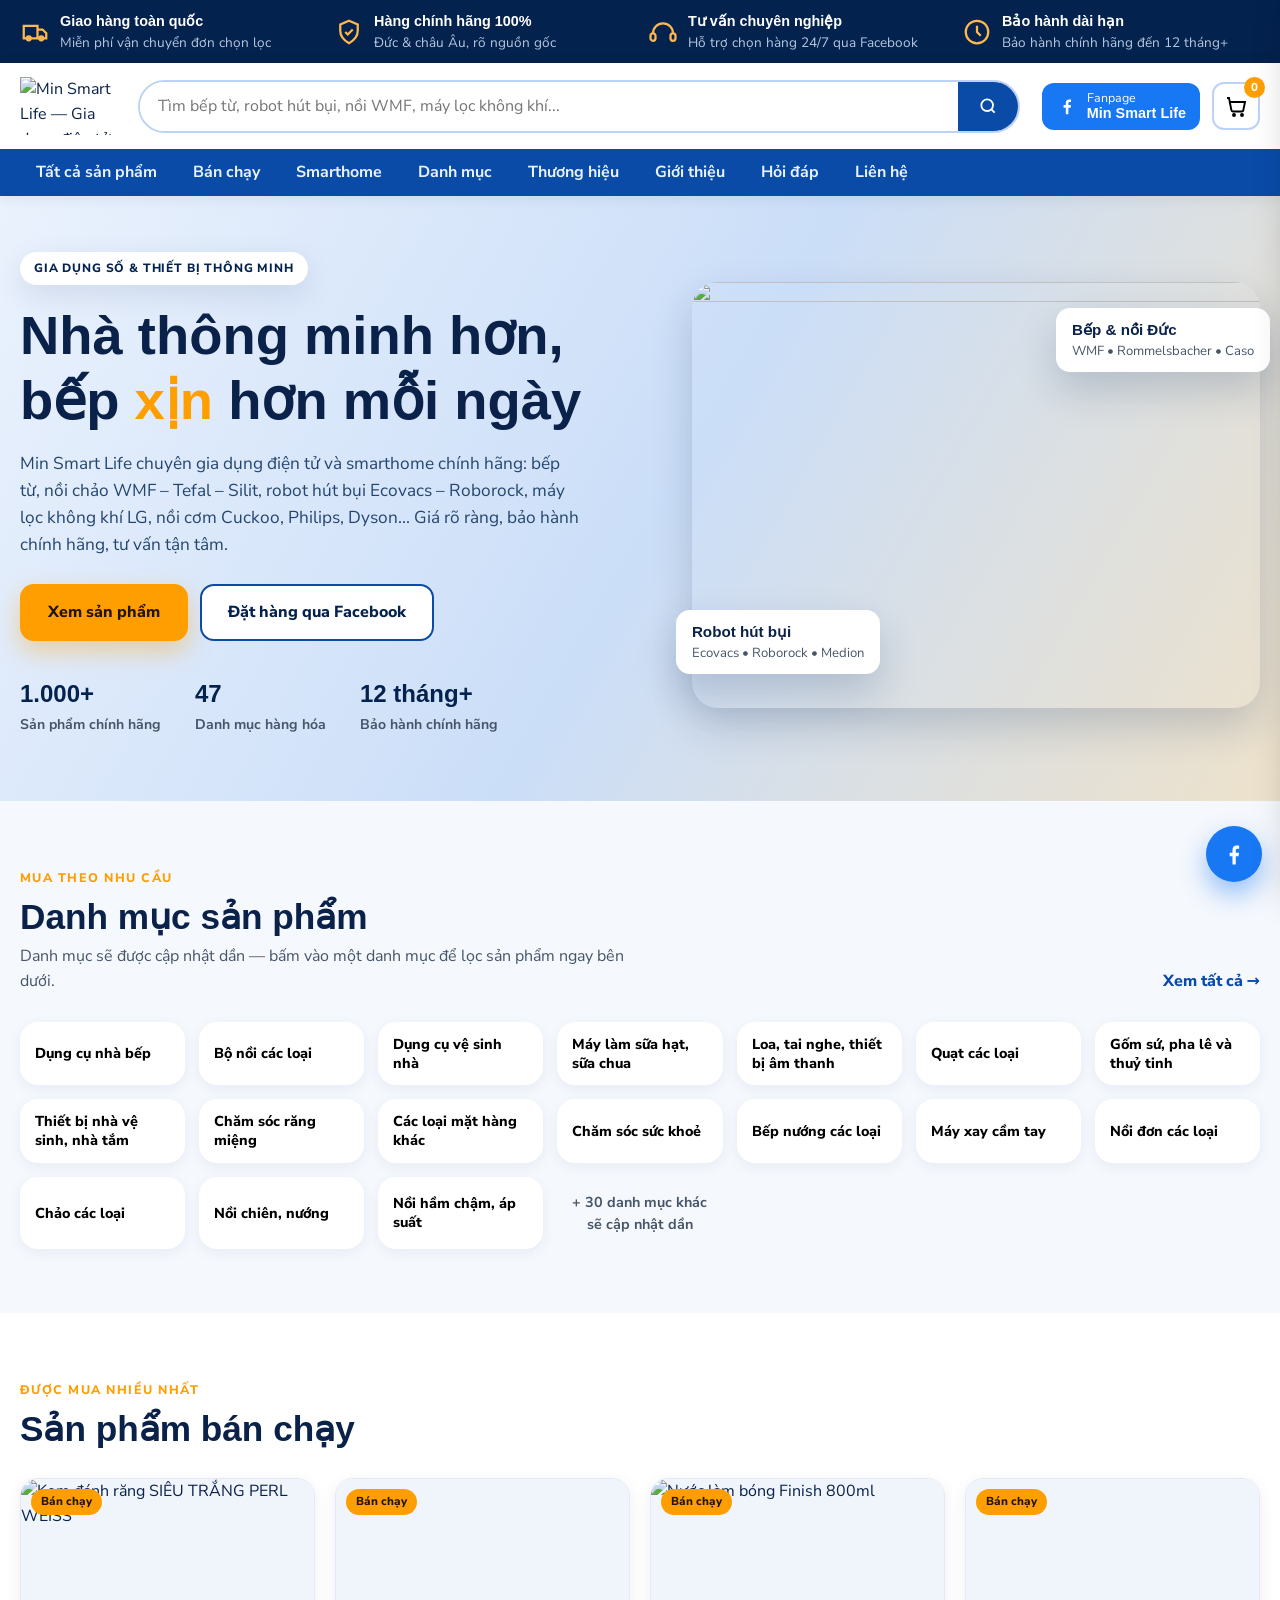
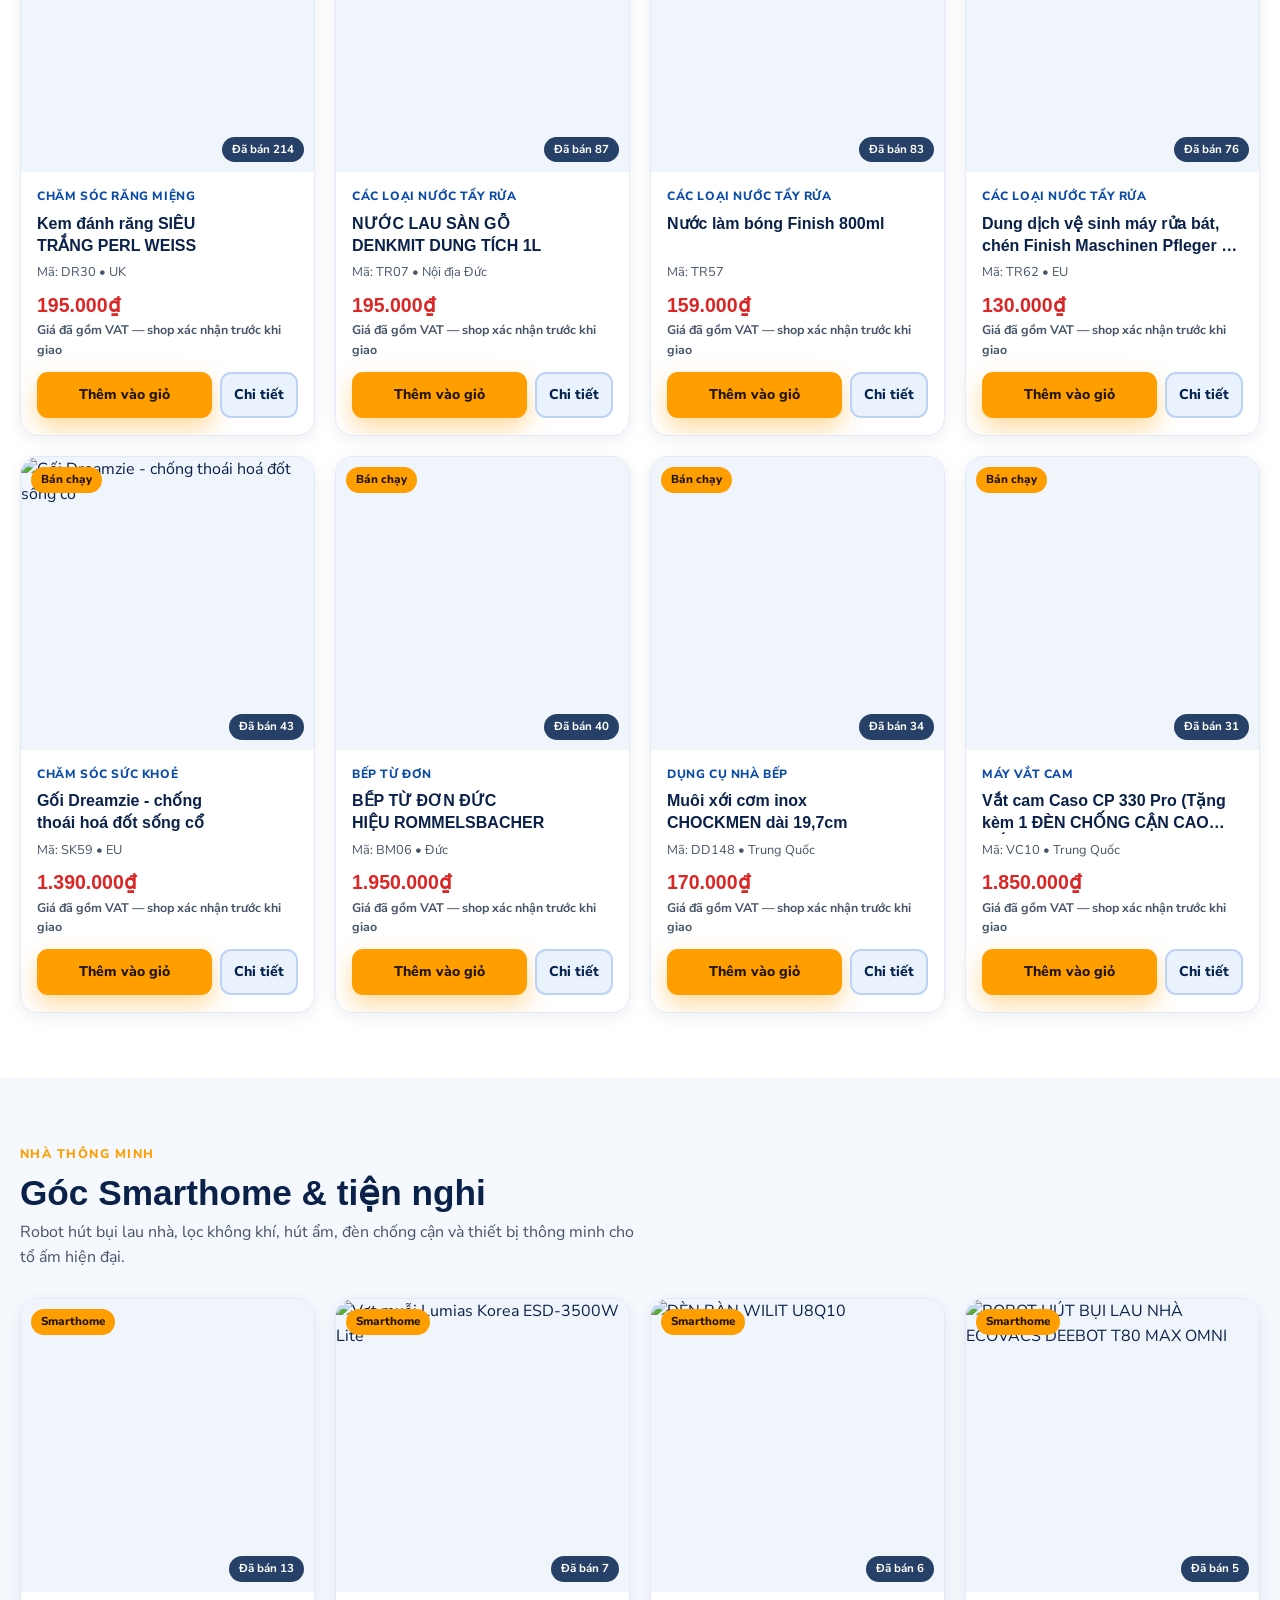
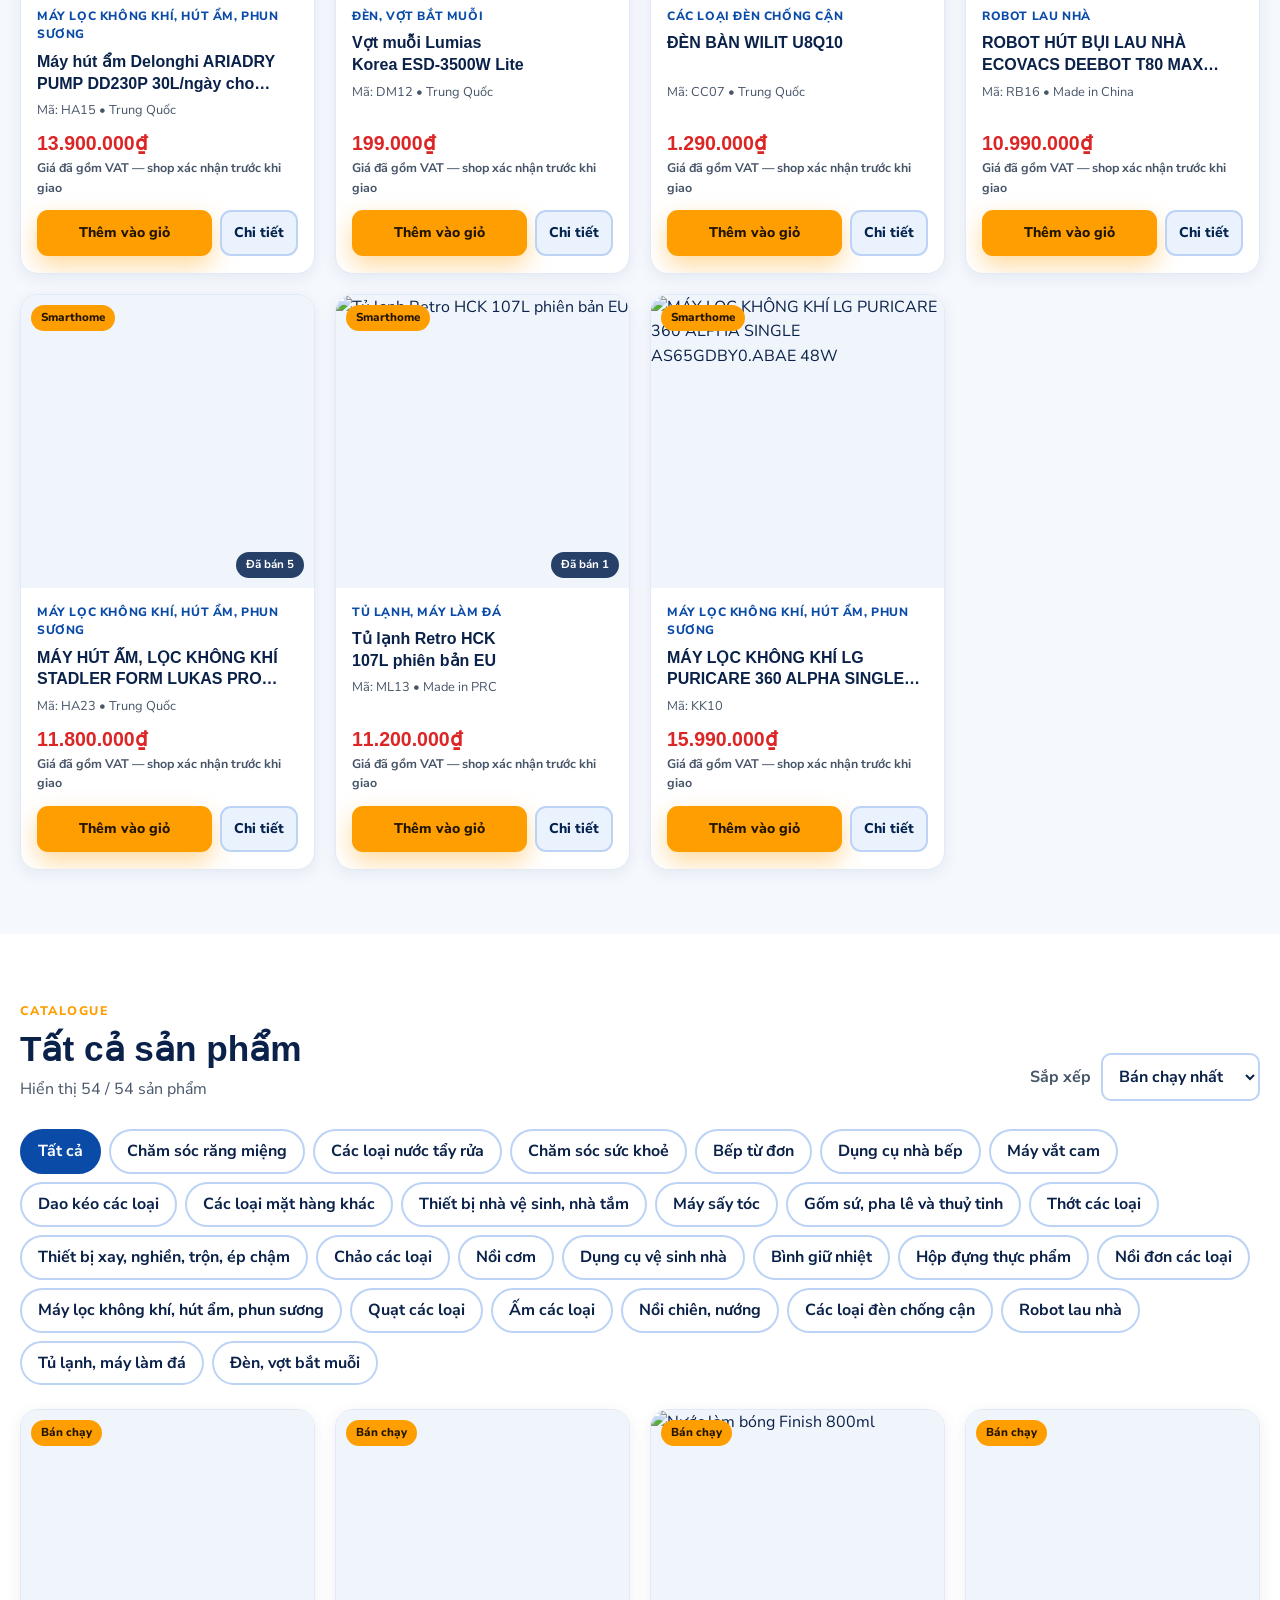
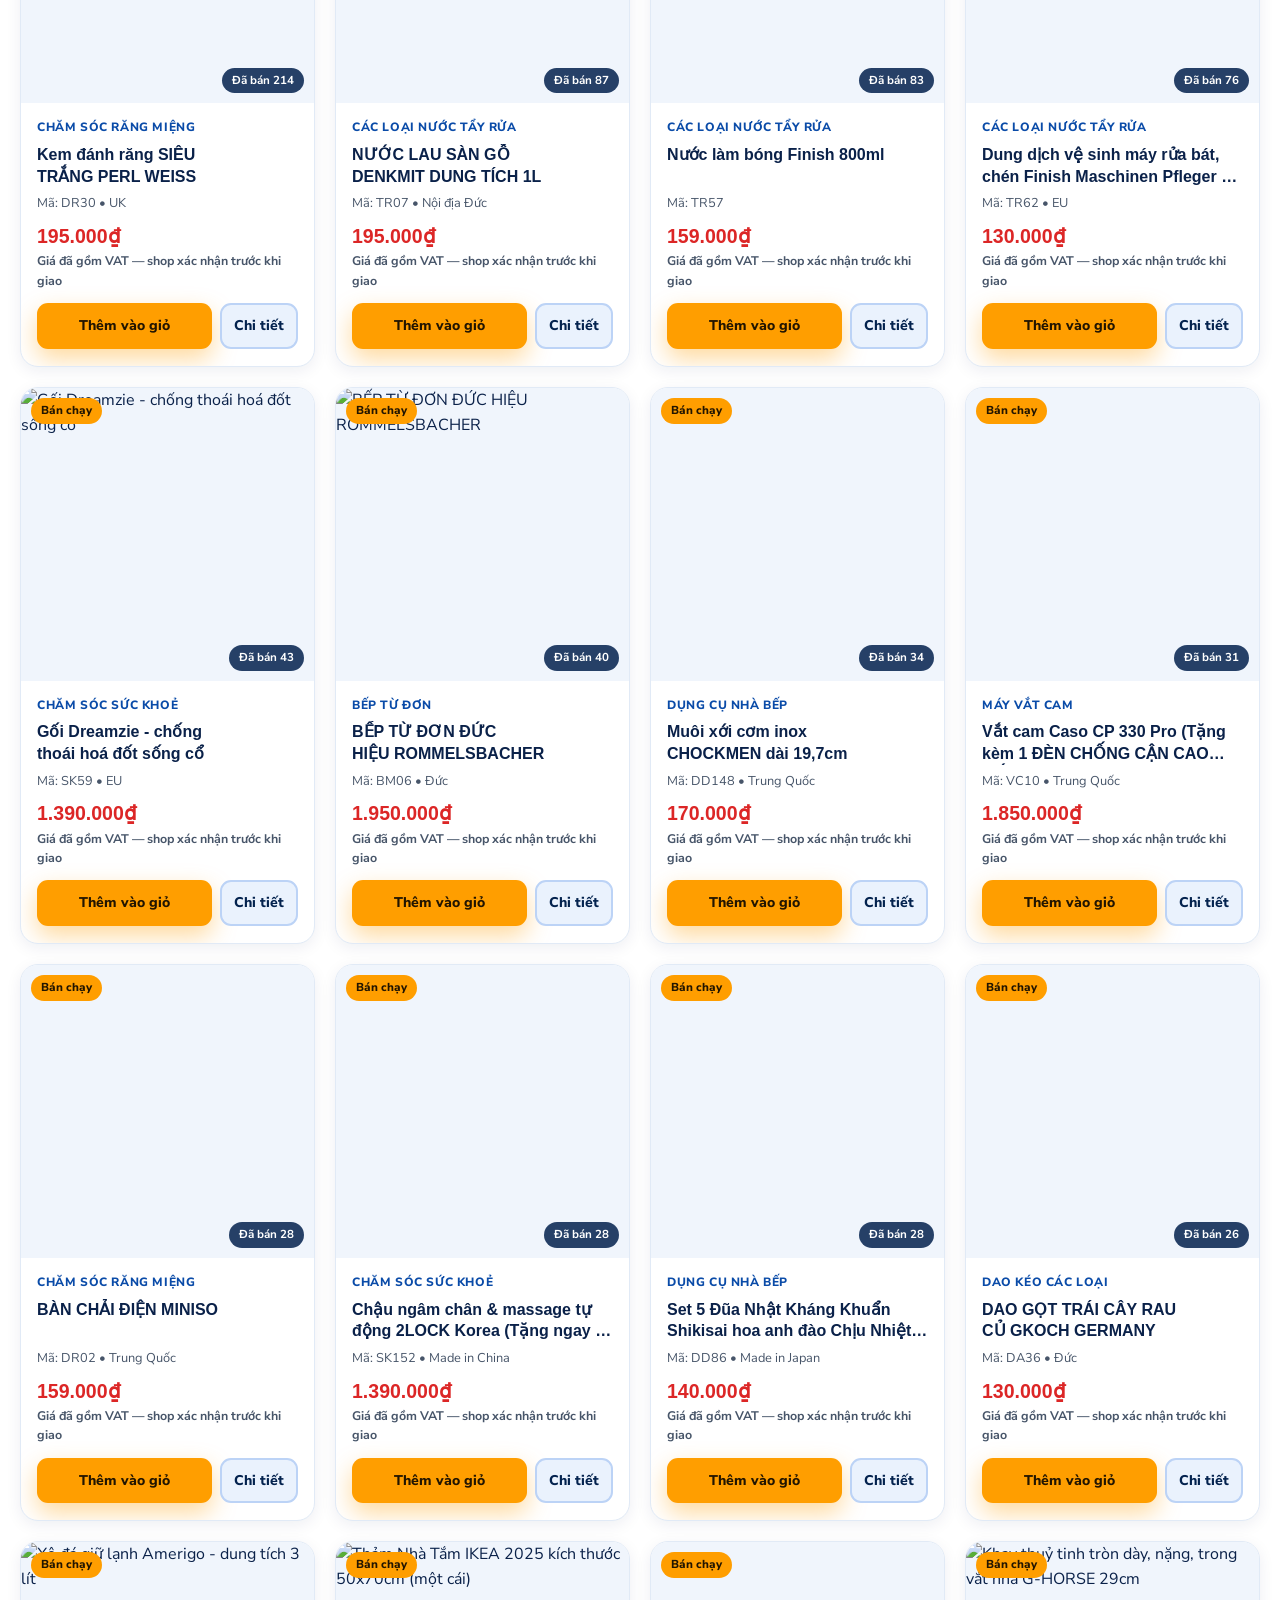
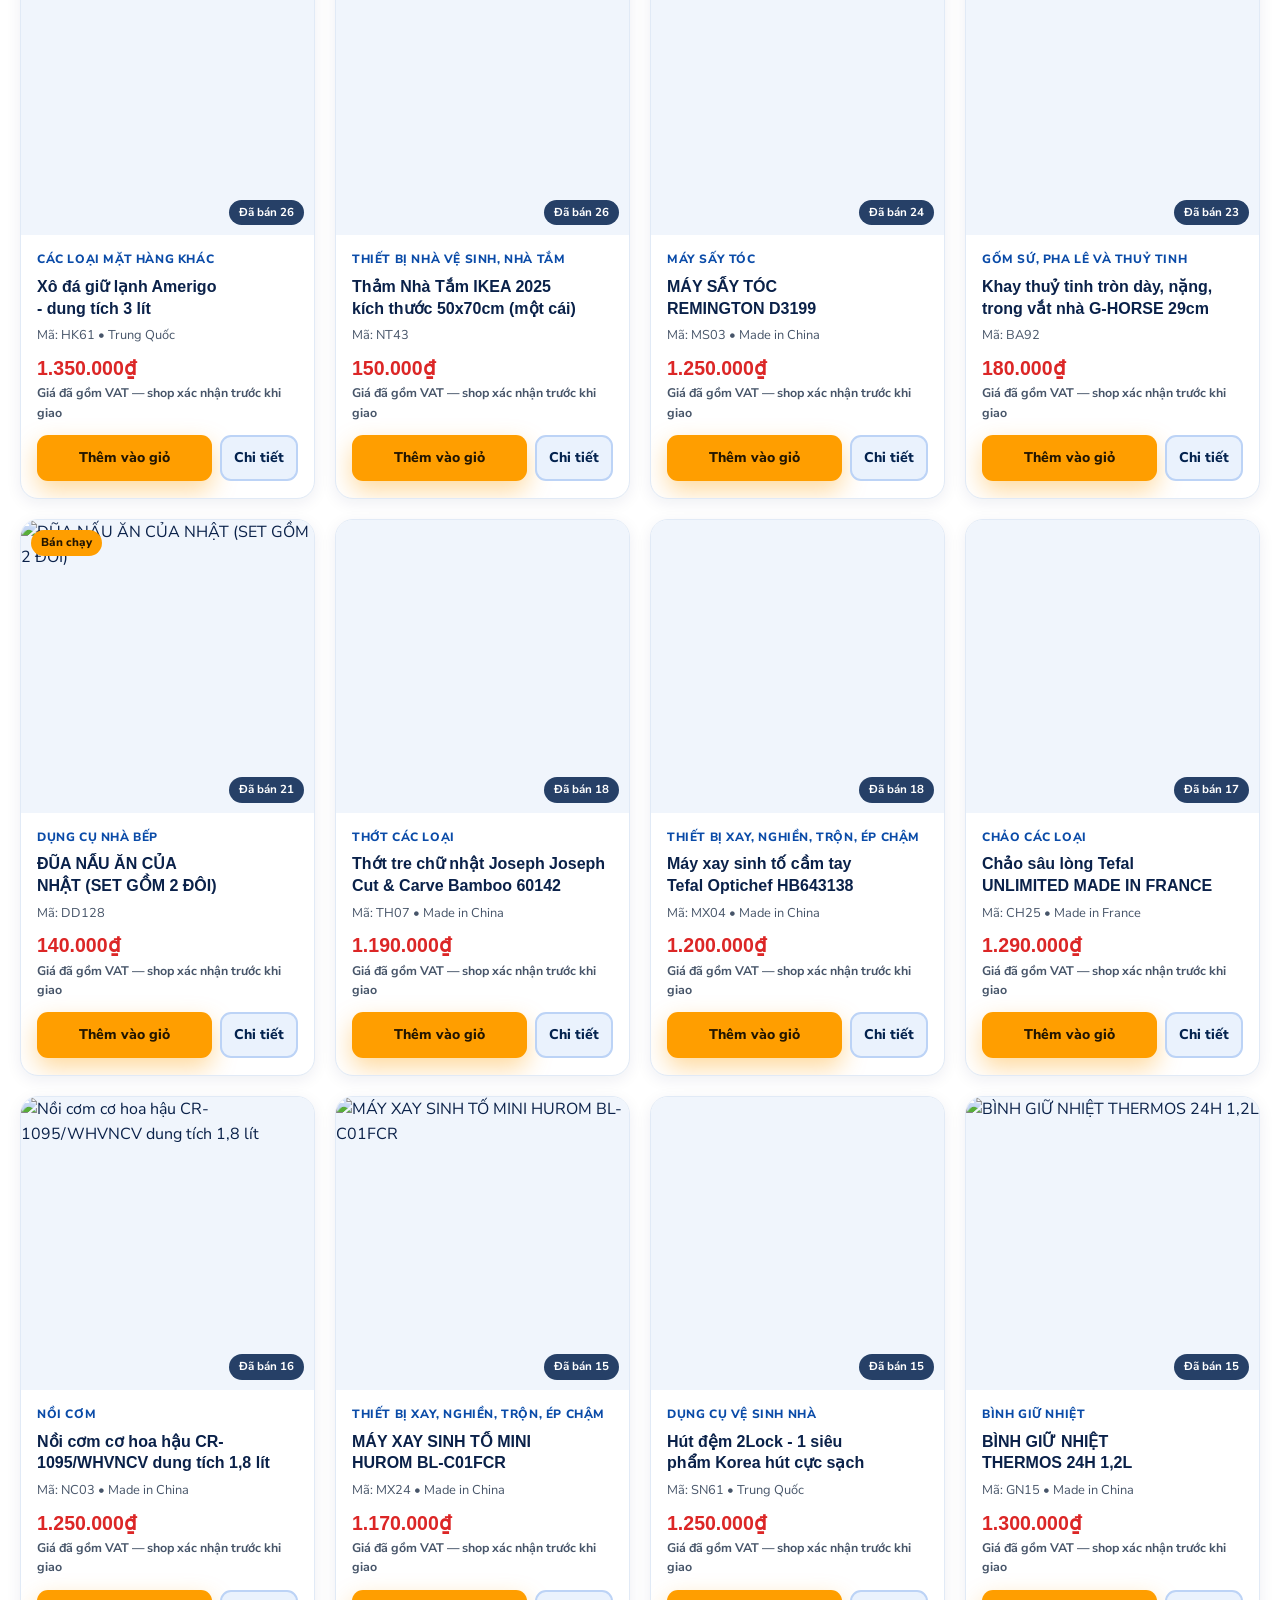
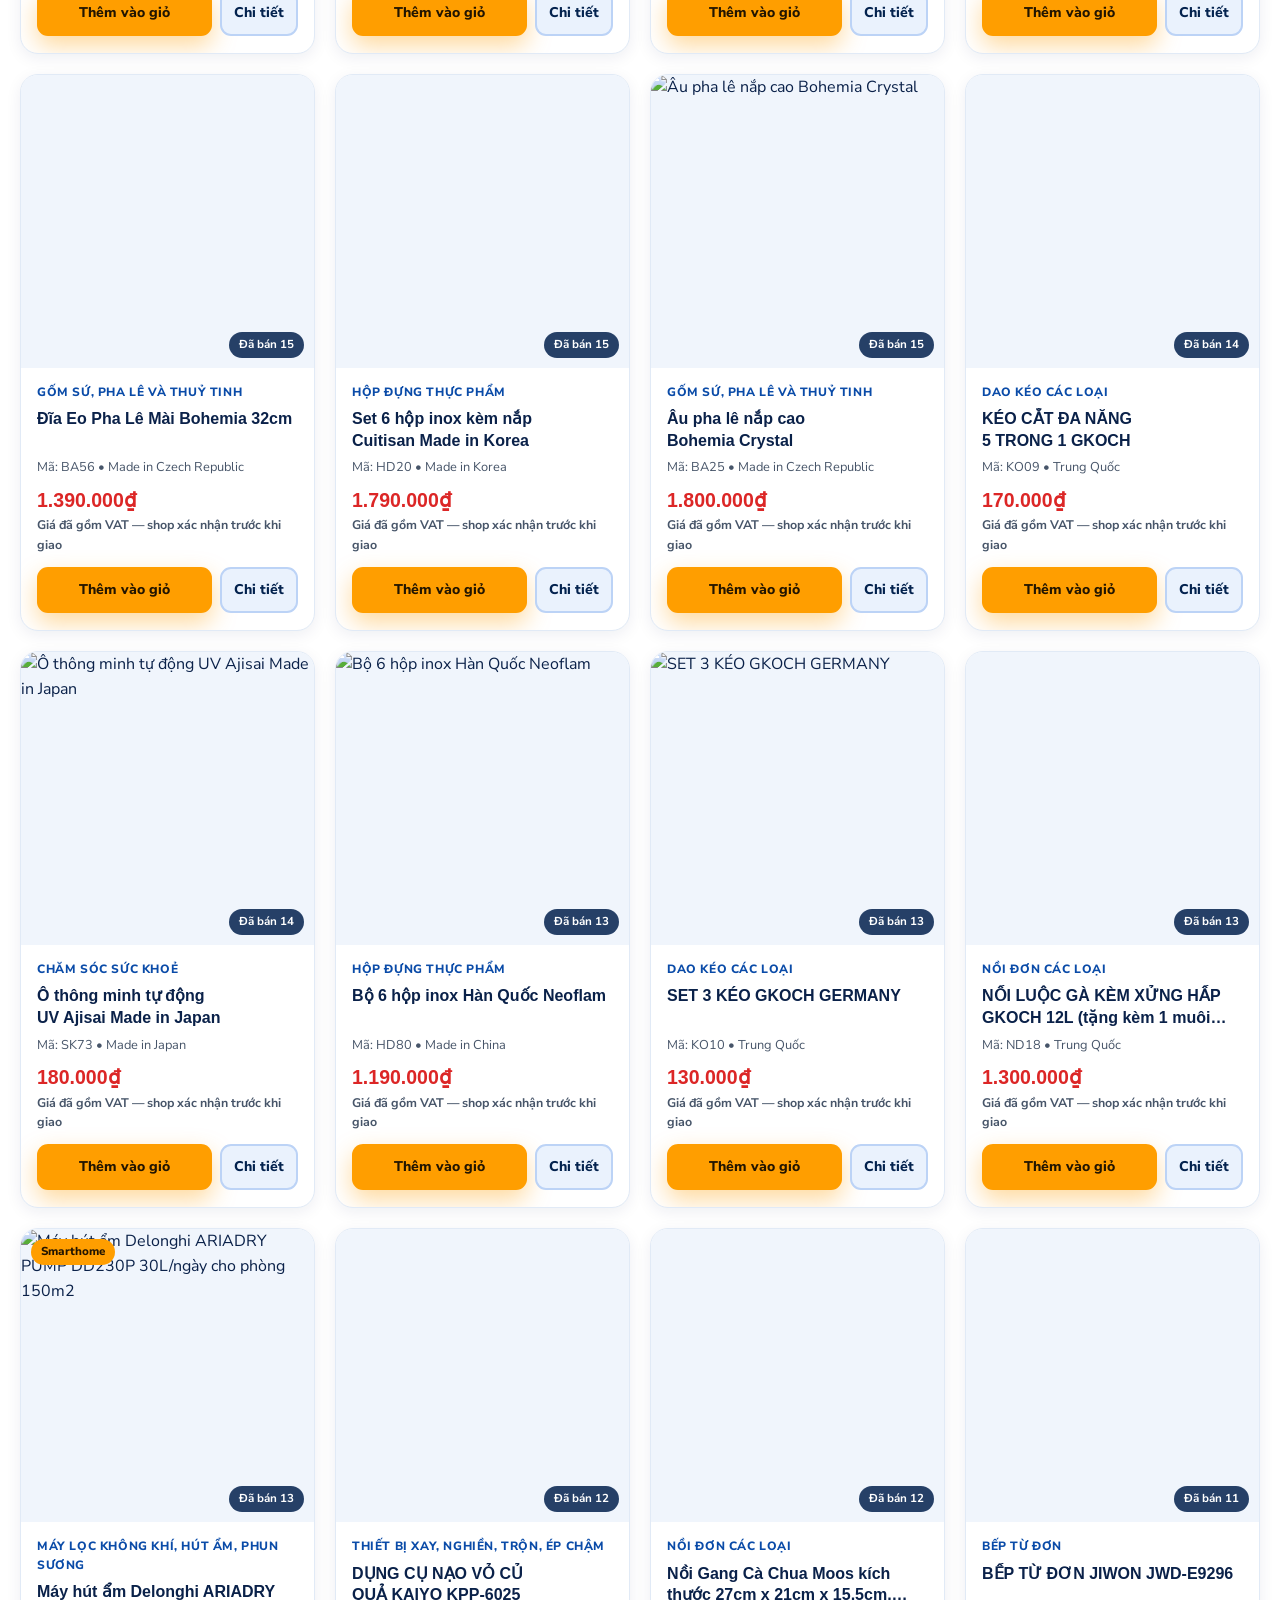
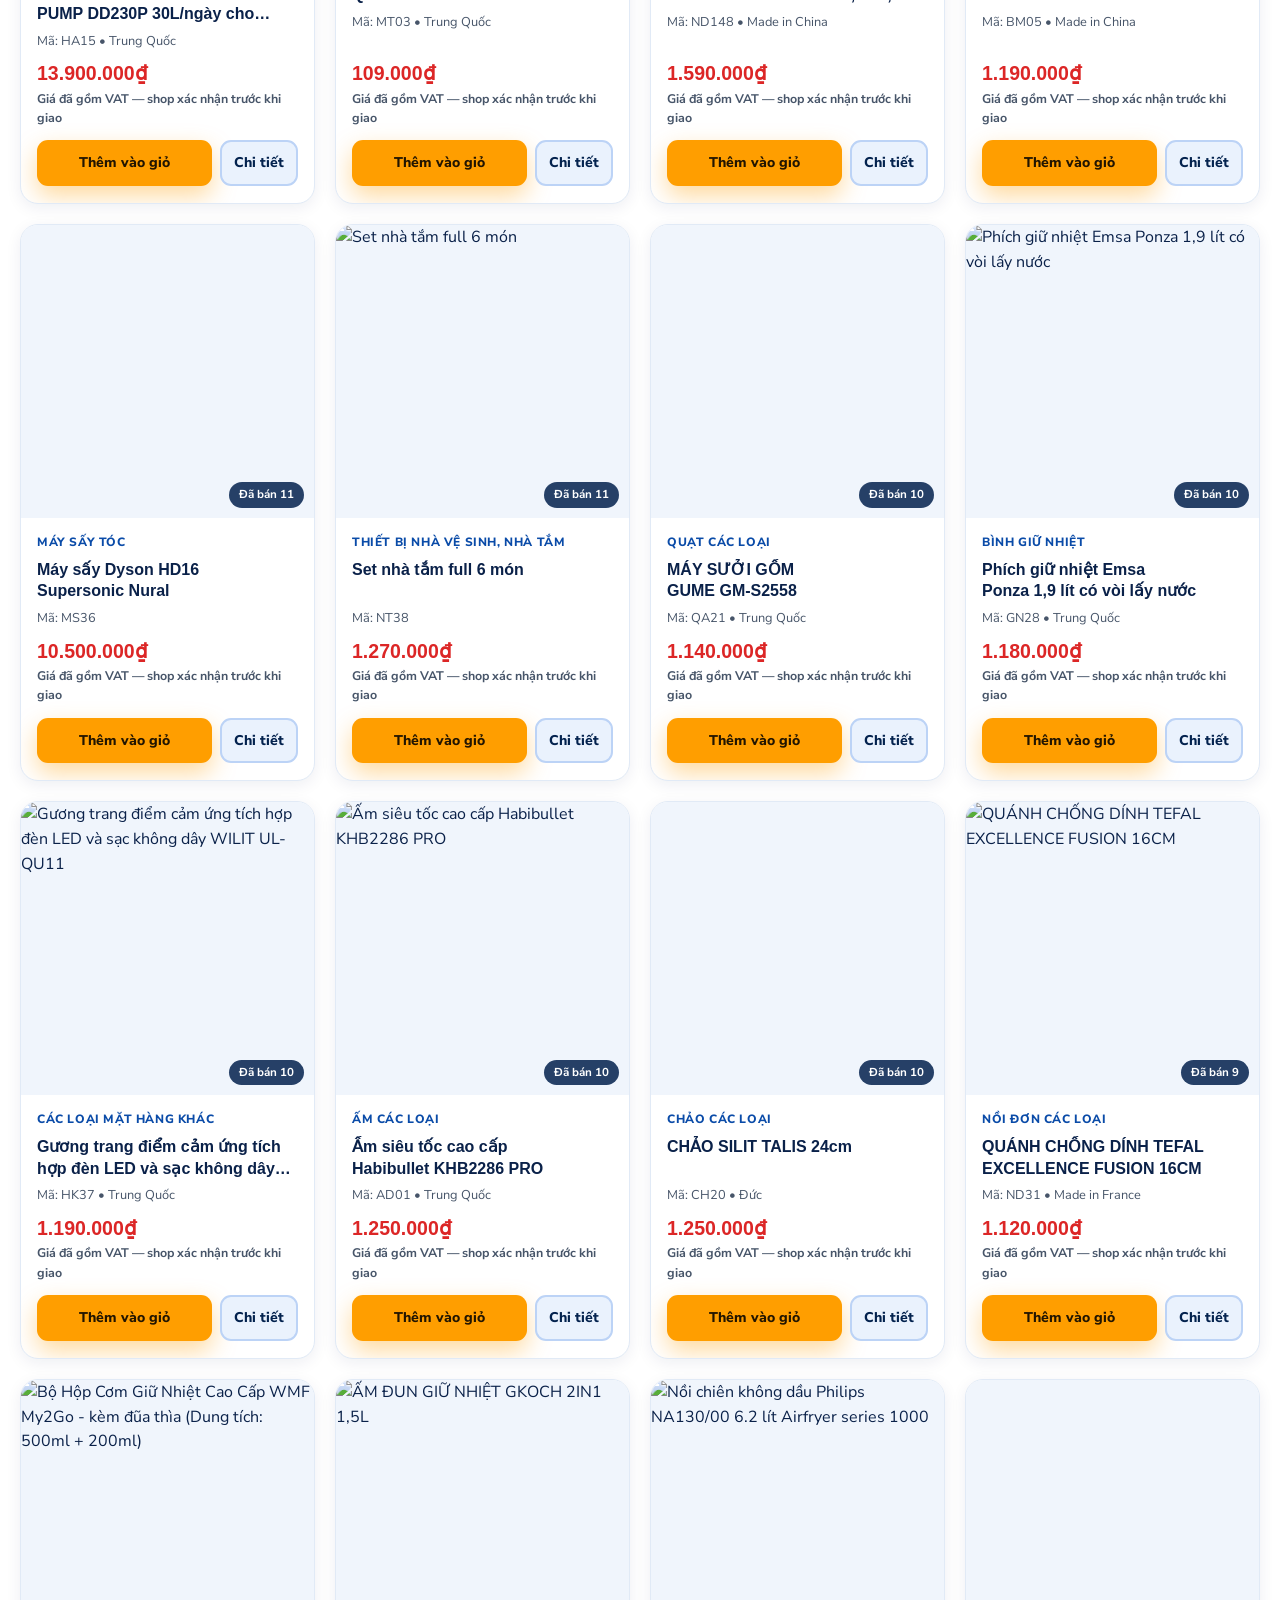
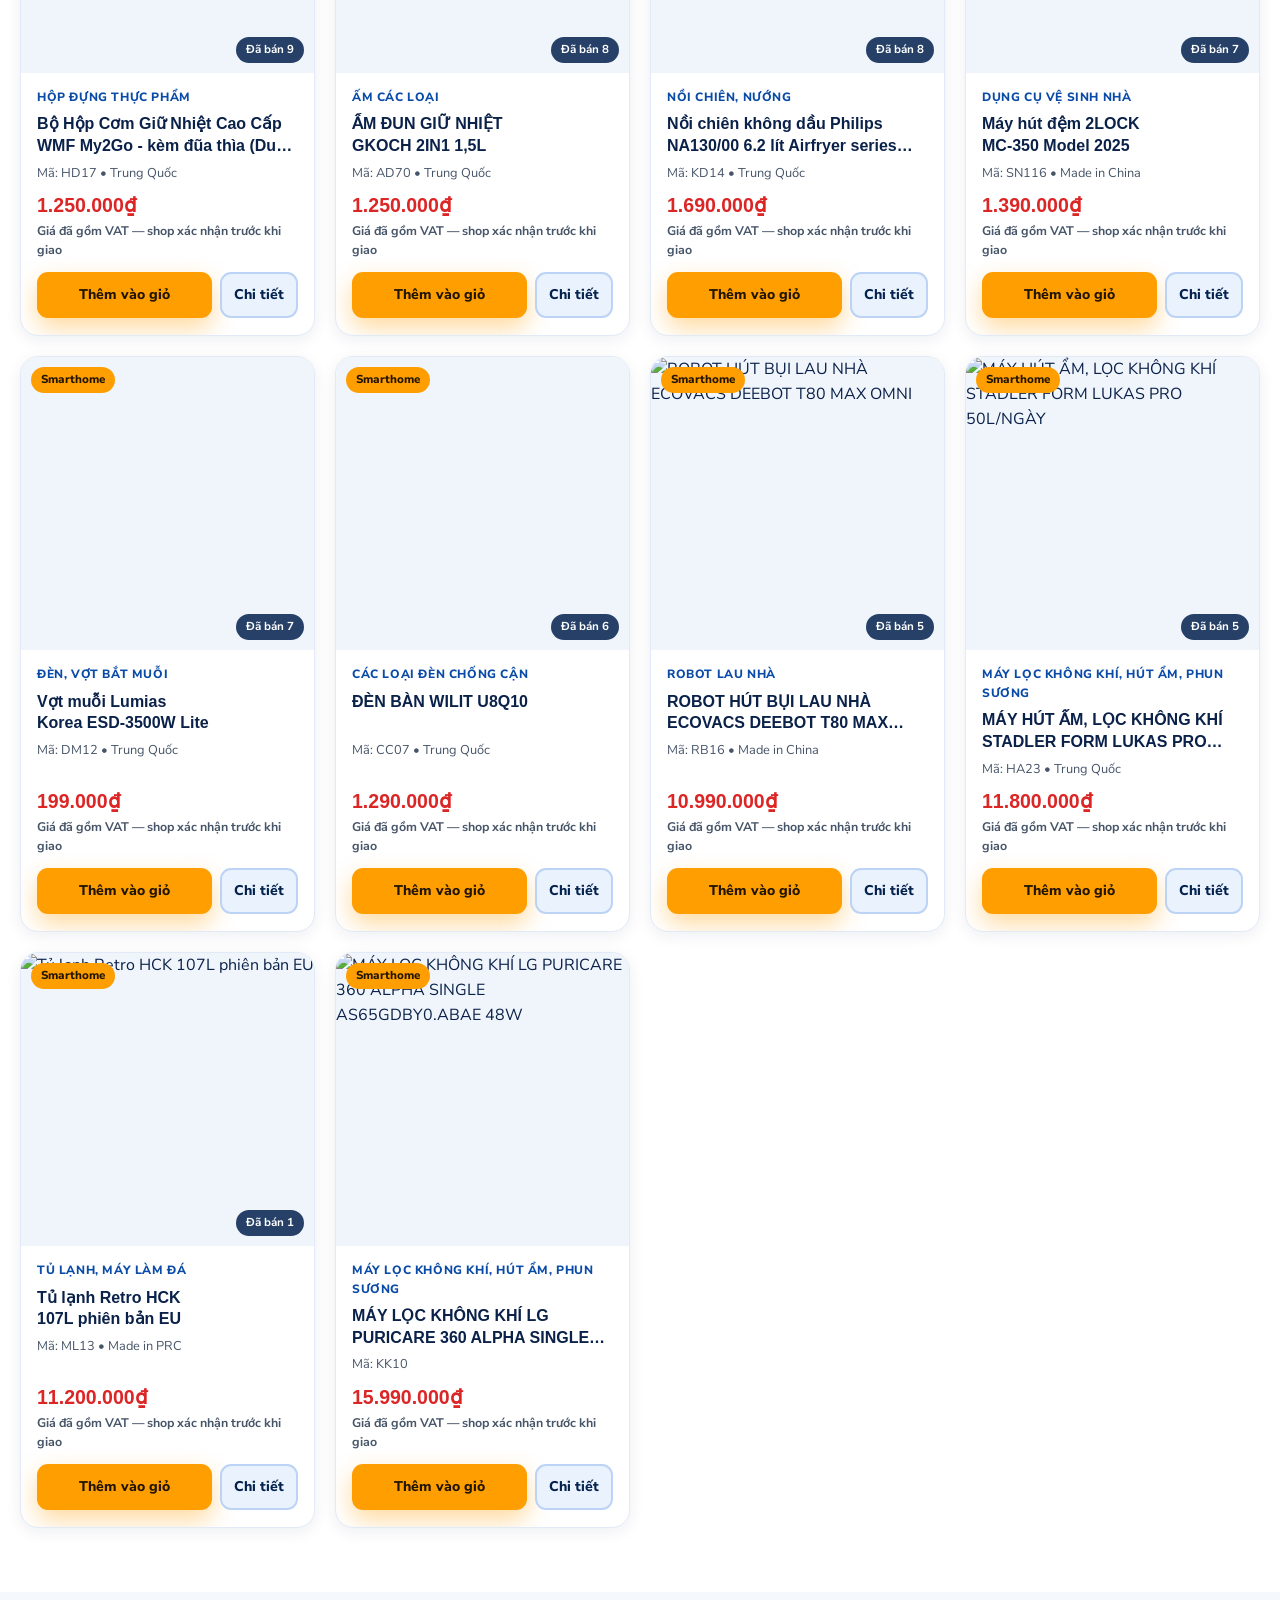
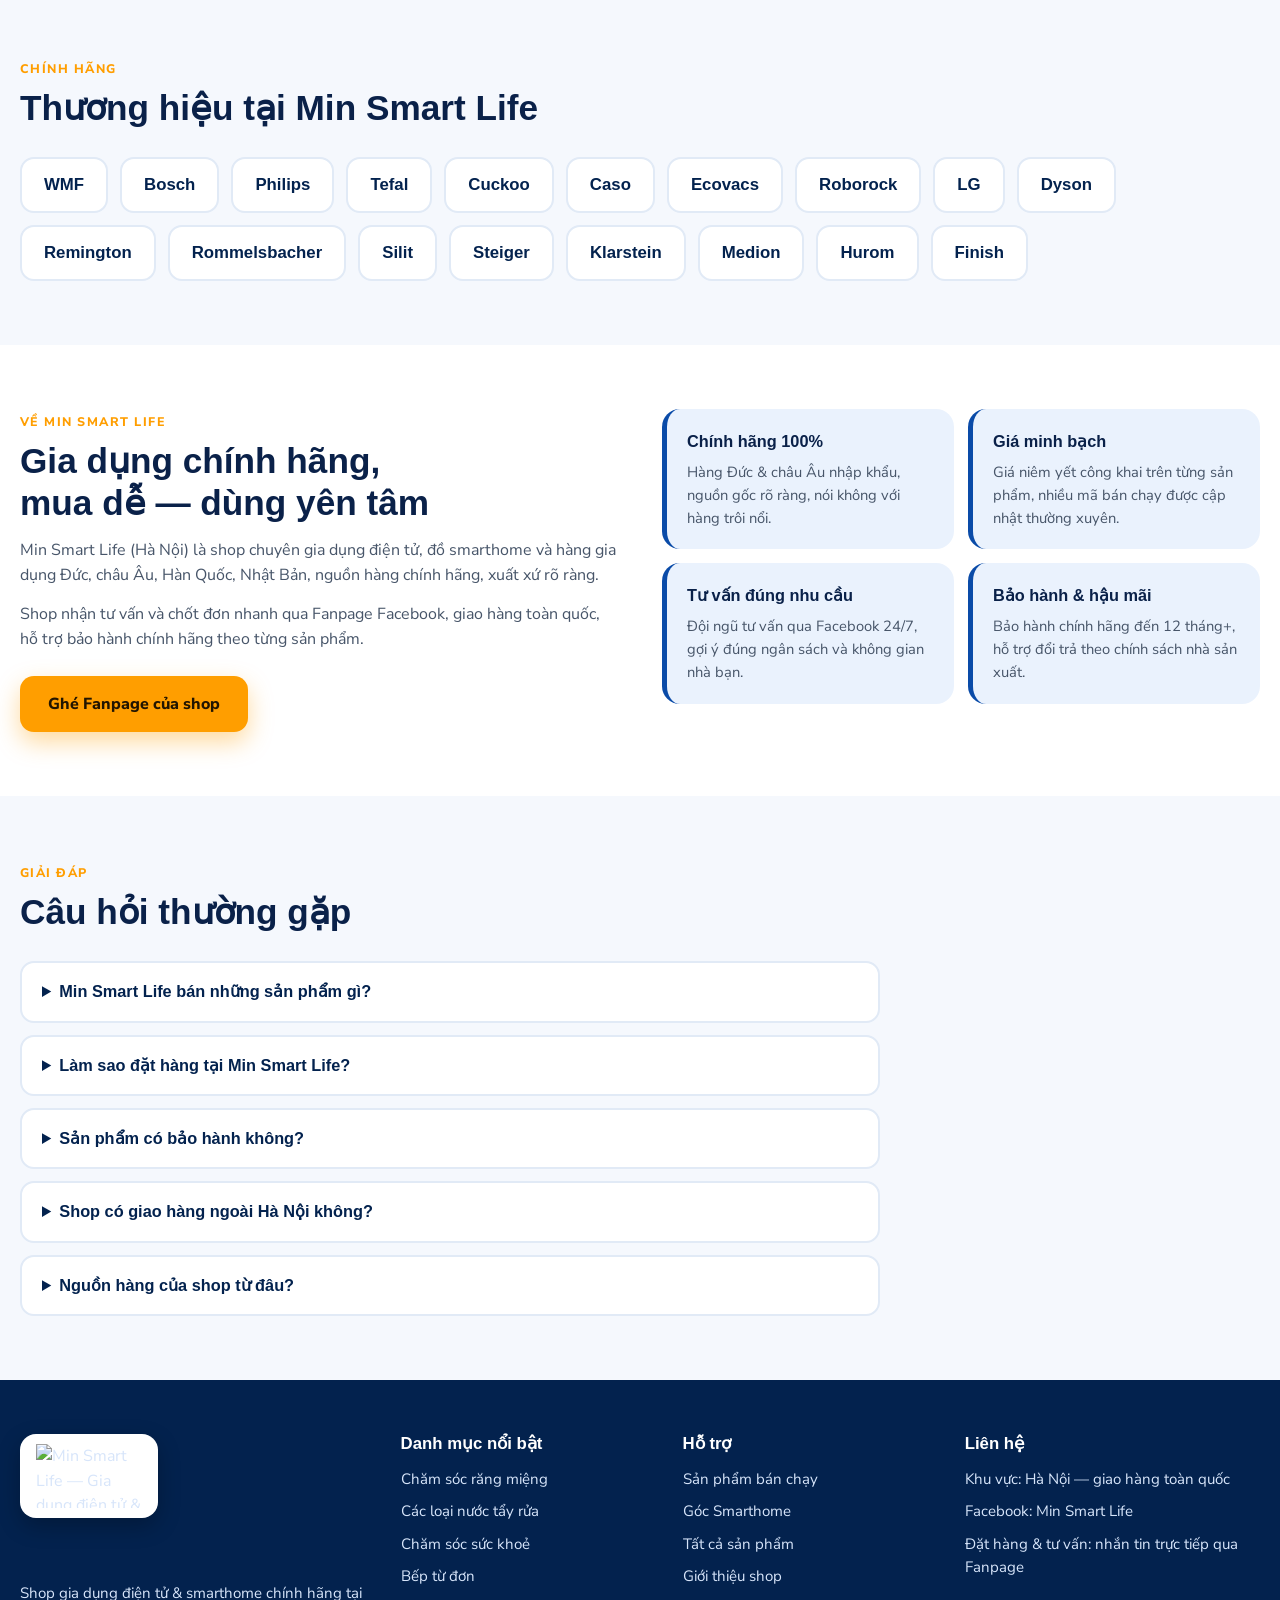
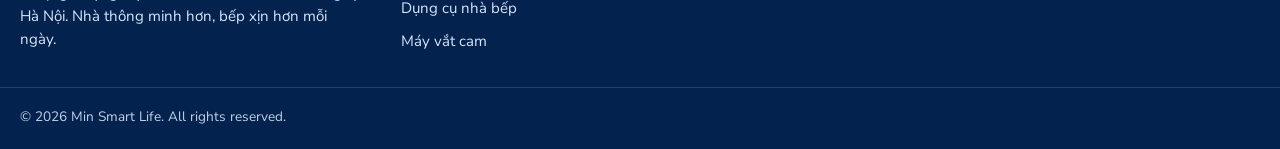
==== index.html @ 44592204 "Deploy Min Smart Life website v7: storefront + CMS admin + Cloudflare Functions" ====
<!DOCTYPE html>
<html lang="vi">
<head>
<meta charset="UTF-8">
<meta name="viewport" content="width=device-width, initial-scale=1.0">
<title>Min Smart Life | Gia Dụng Điện Tử, Smarthome & Hàng Đức Chính Hãng Hà Nội</title>
<meta name="description" content="Min Smart Life — gia dụng điện tử, smarthome & hàng Đức chính hãng tại Hà Nội: bếp từ, nồi chảo WMF, robot hút bụi, lọc không khí. Bảo hành hãng, giao toàn quốc.">
<meta name="keywords" content="Min Smart Life, gia dụng Đức, smarthome, đồ gia dụng thông minh, bếp từ Đức, nồi WMF, robot hút bụi, máy lọc không khí, hàng Đức chính hãng Hà Nội, Mega Sun">
<meta name="author" content="Min Smart Life">
<meta name="robots" content="index, follow, max-image-preview:large, max-snippet:-1">
<meta name="theme-color" content="#03224E">
<meta name="geo.region" content="VN-HN">
<meta name="geo.placename" content="Hà Nội">
<link rel="canonical" href="https://minsmartlife.pages.dev/">
<!-- Open Graph -->
<meta property="og:type" content="website">
<meta property="og:locale" content="vi_VN">
<meta property="og:site_name" content="Min Smart Life">
<meta property="og:url" content="https://minsmartlife.pages.dev/">
<meta property="og:title" content="Min Smart Life | Gia Dụng Điện Tử, Smarthome & Hàng Đức Chính Hãng">
<meta property="og:description" content="Gia dụng Đức & châu Âu chính hãng: bếp từ, nồi chảo WMF, robot hút bụi Ecovacs, lọc không khí LG, nồi cơm Cuckoo. Đặt hàng nhanh qua Facebook.">
<meta property="og:image" content="https://minsmartlife.pages.dev/assets/img/og-image.jpg">
<meta property="og:image:width" content="1200">
<meta property="og:image:height" content="630">
<meta property="og:image:alt" content="Logo Min Smart Life — Gia dụng điện tử & Smarthome chính hãng">
<!-- Twitter Card -->
<meta name="twitter:card" content="summary_large_image">
<meta name="twitter:title" content="Min Smart Life | Gia Dụng Điện Tử, Smarthome & Hàng Đức Chính Hãng">
<meta name="twitter:description" content="Gia dụng Đức & châu Âu chính hãng tại Hà Nội. Bảo hành chính hãng, giao hàng toàn quốc, đặt hàng qua Facebook.">
<meta name="twitter:image" content="https://minsmartlife.pages.dev/assets/img/og-image.jpg">
<!-- Favicon (icon nguồn/ngắt điện màu cam từ logo) -->
<link rel="icon" type="image/png" sizes="512x512" href="assets/img/favicon.png">
<link rel="icon" type="image/png" sizes="32x32" href="assets/img/favicon-32.png">
<link rel="apple-touch-icon" sizes="180x180" href="assets/img/apple-touch-icon.png">
<!-- Dữ liệu có cấu trúc cho Google -->
<script type="application/ld+json">
{
  "@context": "https://schema.org",
  "@graph": [
    {
      "@type": "Organization",
      "@id": "https://minsmartlife.pages.dev/#organization",
      "name": "Min Smart Life",
      "url": "https://minsmartlife.pages.dev/",
      "logo": "https://minsmartlife.pages.dev/assets/img/logo.png",
      "description": "Shop gia dụng điện tử, smarthome và hàng gia dụng Đức & châu Âu chính hãng tại Hà Nội.",
      "address": { "@type": "PostalAddress", "addressLocality": "Hà Nội", "addressCountry": "VN" },
      "sameAs": ["https://www.facebook.com/profile.php?id=61596530125836"]
    },
    {
      "@type": "WebSite",
      "@id": "https://minsmartlife.pages.dev/#website",
      "url": "https://minsmartlife.pages.dev/",
      "name": "Min Smart Life",
      "inLanguage": "vi-VN",
      "publisher": { "@id": "https://minsmartlife.pages.dev/#organization" },
      "potentialAction": {
        "@type": "SearchAction",
        "target": { "@type": "EntryPoint", "urlTemplate": "https://minsmartlife.pages.dev/?s={search_term_string}" },
        "query-input": "required name=search_term_string"
      }
    },
    {
      "@type": "FAQPage",
      "mainEntity": [
        { "@type": "Question", "name": "Min Smart Life bán những sản phẩm gì?", "acceptedAnswer": { "@type": "Answer", "text": "Shop chuyên gia dụng điện tử, đồ smarthome và hàng gia dụng Đức & châu Âu chính hãng: bếp từ, nồi chảo, robot hút bụi, máy lọc không khí, nồi cơm, máy sấy tóc, chăm sóc sức khỏe và nhiều danh mục khác." } },
        { "@type": "Question", "name": "Làm sao đặt hàng tại Min Smart Life?", "acceptedAnswer": { "@type": "Answer", "text": "Bạn chọn sản phẩm trên website, thêm vào giỏ và bấm Gửi đơn qua Facebook, hoặc nhắn tin trực tiếp cho Fanpage Min Smart Life. Shop sẽ xác nhận tồn kho, giá và phí ship trước khi giao." } },
        { "@type": "Question", "name": "Sản phẩm có bảo hành không?", "acceptedAnswer": { "@type": "Answer", "text": "Tất cả sản phẩm đều là hàng chính hãng, bảo hành theo chính sách nhà sản xuất, phổ biến từ 12 tháng trở lên tùy sản phẩm." } },
        { "@type": "Question", "name": "Shop có giao hàng ngoài Hà Nội không?", "acceptedAnswer": { "@type": "Answer", "text": "Có. Min Smart Life giao hàng toàn quốc, hỗ trợ kiểm tra hàng khi nhận theo chính sách của đơn vị vận chuyển." } }
      ]
    }
  ]
}
</script>
<link rel="preconnect" href="https://fonts.googleapis.com">
<link rel="preconnect" href="https://fonts.gstatic.com" crossorigin>
<link href="https://fonts.googleapis.com/css2?family=Nunito+Sans:wght@400;600;700;800&display=swap" rel="stylesheet">
<link rel="stylesheet" href="assets/css/style.css">
<style id="msl-critical">
/* Critical fix nằm ngay trong index.html: popup/giỏ hàng LUÔN ẩn khi chưa mở,
   kể cả khi file style.css bị cache bản cũ hoặc tải lỗi. */
[hidden]{display:none!important}
.modal-backdrop,.drawer-backdrop{display:none}
.modal-backdrop.open{display:grid!important}
.drawer-backdrop.open{display:block!important}
</style>
</head>
<body>

<!-- ===== Policy bar (giống Gume) ===== -->
<div class="policy-bar">
  <div class="container policy-grid">
    <div class="policy"><svg viewBox="0 0 24 24" fill="none" stroke="currentColor" stroke-width="1.8"><path d="M3 7h11v10H3zM14 10h4l3 3v4h-7z"/><circle cx="7" cy="17" r="1.6"/><circle cx="17" cy="17" r="1.6"/></svg><div><strong>Giao hàng toàn quốc</strong><span>Miễn phí vận chuyển đơn chọn lọc</span></div></div>
    <div class="policy"><svg viewBox="0 0 24 24" fill="none" stroke="currentColor" stroke-width="1.8"><path d="M12 3l7 3v5c0 5-3.5 8-7 10-3.5-2-7-5-7-10V6z"/><path d="M9 12l2 2 4-4"/></svg><div><strong>Hàng chính hãng 100%</strong><span>Đức &amp; châu Âu, rõ nguồn gốc</span></div></div>
    <div class="policy"><svg viewBox="0 0 24 24" fill="none" stroke="currentColor" stroke-width="1.8"><path d="M4 13a8 8 0 0116 0"/><rect x="2" y="13" width="4" height="6" rx="2"/><rect x="18" y="13" width="4" height="6" rx="2"/></svg><div><strong>Tư vấn chuyên nghiệp</strong><span>Hỗ trợ chọn hàng 24/7 qua Facebook</span></div></div>
    <div class="policy"><svg viewBox="0 0 24 24" fill="none" stroke="currentColor" stroke-width="1.8"><circle cx="12" cy="12" r="9"/><path d="M12 7v5l3 3"/></svg><div><strong>Bảo hành dài hạn</strong><span>Bảo hành chính hãng đến 12 tháng+</span></div></div>
  </div>
</div>

<!-- ===== Header ===== -->
<header class="header" id="top">
  <div class="container header-inner">
    <a class="logo" href="#top" aria-label="Min Smart Life — Trang chủ">
      <img class="logo-img" src="assets/img/logo.png" alt="Min Smart Life — Gia dụng điện tử & Smarthome chính hãng" width="900" height="545">
    </a>
    <form class="search" id="searchForm" role="search">
      <input id="searchInput" type="search" placeholder="Tìm bếp từ, robot hút bụi, nồi WMF, máy lọc không khí..." aria-label="Tìm sản phẩm">
      <button type="submit" aria-label="Tìm kiếm"><svg viewBox="0 0 24 24" fill="none" stroke="currentColor" stroke-width="2.2"><circle cx="11" cy="11" r="7"/><path d="M20 20l-3.5-3.5"/></svg></button>
    </form>
    <div class="header-actions">
      <a class="fb-btn" href="https://www.facebook.com/profile.php?id=61596530125836" target="_blank" rel="noopener">
        <svg viewBox="0 0 24 24" fill="currentColor"><path d="M13.5 21v-7h2.4l.4-3h-2.8V9.1c0-.9.3-1.5 1.6-1.5h1.3V4.9c-.3 0-1.1-.1-2.1-.1-2.1 0-3.6 1.3-3.6 3.7V11H8.3v3h2.4v7z"/></svg>
        <span>Fanpage<strong>Min Smart Life</strong></span>
      </a>
      <button class="cart-btn" id="cartBtn" aria-label="Giỏ hàng">
        <svg viewBox="0 0 24 24" fill="none" stroke="currentColor" stroke-width="1.9"><path d="M3 4h2l2.4 12.2A1.5 1.5 0 008.9 17.5h8.9a1.5 1.5 0 001.5-1.2L21 8H6"/><circle cx="10" cy="21" r="1"/><circle cx="18" cy="21" r="1"/></svg>
        <span class="cart-count" id="cartCount">0</span>
      </button>
      <button class="menu-btn" id="menuBtn" aria-label="Menu" aria-expanded="false"><svg viewBox="0 0 24 24" fill="none" stroke="currentColor" stroke-width="2.2"><path d="M4 7h16M4 12h16M4 17h16"/></svg></button>
    </div>
  </div>
  <nav class="main-nav" id="mainNav" aria-label="Danh mục chính">
    <div class="container nav-inner">
      <a href="#san-pham">Tất cả sản phẩm</a>
      <a href="#ban-chay">Bán chạy</a>
      <a href="#smarthome">Smarthome</a>
      <a href="#danh-muc">Danh mục</a>
      <a href="#thuong-hieu">Thương hiệu</a>
      <a href="#gioi-thieu">Giới thiệu</a>
      <a href="#faq">Hỏi đáp</a>
      <a href="#lien-he">Liên hệ</a>
    </div>
  </nav>
</header>

<!-- ===== Hero ===== -->
<section class="hero">
  <div class="container hero-grid">
    <div class="hero-copy">
      <span class="hero-badge">GIA DỤNG SỐ &amp; THIẾT BỊ THÔNG MINH</span>
      <h1 style="font-family:Arial,Helvetica,sans-serif;font-weight:700">Nhà thông minh hơn,<br>bếp <span class="hl" style="font-family:Arial,Helvetica,sans-serif;font-weight:700">xịn</span> hơn mỗi ngày</h1>
      <p>Min Smart Life chuyên gia dụng điện tử và smarthome chính hãng: bếp từ, nồi chảo WMF – Tefal – Silit, robot hút bụi Ecovacs – Roborock, máy lọc không khí LG, nồi cơm Cuckoo, Philips, Dyson... Giá rõ ràng, bảo hành chính hãng, tư vấn tận tâm.</p>
      <div class="hero-cta">
        <a class="btn btn-primary" href="#san-pham">Xem sản phẩm</a>
        <a class="btn btn-ghost" href="https://www.facebook.com/profile.php?id=61596530125836" target="_blank" rel="noopener">Đặt hàng qua Facebook</a>
      </div>
      <div class="hero-stats">
        <div><strong>1.000+</strong><span>Sản phẩm chính hãng</span></div>
        <div><strong>47</strong><span>Danh mục hàng hóa</span></div>
        <div><strong>12 tháng+</strong><span>Bảo hành chính hãng</span></div>
      </div>
    </div>
    <div class="hero-card" aria-hidden="true">
      <img src="https://megasun.sgp1.digitaloceanspaces.com/1782025959131-1.jpg" alt="" loading="eager">
      <div class="hero-chip chip-1"><strong>Robot hút bụi</strong><span>Ecovacs • Roborock • Medion</span></div>
      <div class="hero-chip chip-2"><strong>Bếp &amp; nồi Đức</strong><span>WMF • Rommelsbacher • Caso</span></div>
    </div>
  </div>
</section>

<!-- ===== Danh mục ===== -->
<section class="section" id="danh-muc">
  <div class="container">
    <div class="section-head">
      <div><span class="kicker">MUA THEO NHU CẦU</span><h2>Danh mục sản phẩm</h2><p class="section-sub">Danh mục sẽ được cập nhật dần — bấm vào một danh mục để lọc sản phẩm ngay bên dưới.</p></div>
      <a class="link-more" href="#san-pham">Xem tất cả →</a>
    </div>
    <div class="cat-grid" id="catGrid"></div>
  </div>
</section>

<!-- ===== Bán chạy ===== -->
<section class="section section-alt" id="ban-chay">
  <div class="container">
    <div class="section-head">
      <div><span class="kicker">ĐƯỢC MUA NHIỀU NHẤT</span><h2>Sản phẩm bán chạy</h2></div>
    </div>
    <div class="product-grid" id="bestGrid"></div>
  </div>
</section>

<!-- ===== Smarthome ===== -->
<section class="section" id="smarthome">
  <div class="container">
    <div class="section-head">
      <div><span class="kicker">NHÀ THÔNG MINH</span><h2>Góc Smarthome &amp; tiện nghi</h2><p class="section-sub">Robot hút bụi lau nhà, lọc không khí, hút ẩm, đèn chống cận và thiết bị thông minh cho tổ ấm hiện đại.</p></div>
    </div>
    <div class="product-grid" id="smartGrid"></div>
  </div>
</section>

<!-- ===== Tất cả sản phẩm ===== -->
<section class="section section-alt" id="san-pham">
  <div class="container">
    <div class="section-head">
      <div><span class="kicker">CATALOGUE</span><h2>Tất cả sản phẩm</h2><p class="section-sub" id="resultCount"></p></div>
      <label class="sort-wrap">Sắp xếp
        <select id="sortSelect" aria-label="Sắp xếp sản phẩm">
          <option value="popular">Bán chạy nhất</option>
          <option value="price-asc">Giá thấp → cao</option>
          <option value="price-desc">Giá cao → thấp</option>
          <option value="name">Tên A–Z</option>
        </select>
      </label>
    </div>
    <div class="filter-chips" id="filterChips"></div>
    <div class="product-grid" id="productGrid"></div>
    <p class="empty" id="emptyMsg" hidden>Không tìm thấy sản phẩm phù hợp. Thử từ khóa khác hoặc nhắn Fanpage để shop tư vấn nhé.</p>
  </div>
</section>

<!-- ===== Thương hiệu ===== -->
<section class="section" id="thuong-hieu">
  <div class="container">
    <div class="section-head"><div><span class="kicker">CHÍNH HÃNG</span><h2>Thương hiệu tại Min Smart Life</h2></div></div>
    <div class="brand-strip">
      <span>WMF</span><span>Bosch</span><span>Philips</span><span>Tefal</span><span>Cuckoo</span><span>Caso</span><span>Ecovacs</span><span>Roborock</span><span>LG</span><span>Dyson</span><span>Remington</span><span>Rommelsbacher</span><span>Silit</span><span>Steiger</span><span>Klarstein</span><span>Medion</span><span>Hurom</span><span>Finish</span>
    </div>
  </div>
</section>

<!-- ===== Giới thiệu / vì sao chọn ===== -->
<section class="section section-alt" id="gioi-thieu">
  <div class="container why-grid">
    <div>
      <span class="kicker">VỀ MIN SMART LIFE</span>
      <h2>Gia dụng chính hãng, mua dễ — dùng yên tâm</h2>
      <p>Min Smart Life (Hà Nội) là shop chuyên gia dụng điện tử, đồ smarthome và hàng gia dụng Đức, châu Âu, Hàn Quốc, Nhật Bản, nguồn hàng chính hãng, xuất xứ rõ ràng.</p>
      <p>Shop nhận tư vấn và chốt đơn nhanh qua Fanpage Facebook, giao hàng toàn quốc, hỗ trợ bảo hành chính hãng theo từng sản phẩm.</p>
      <a class="btn btn-primary" href="https://www.facebook.com/profile.php?id=61596530125836" target="_blank" rel="noopener">Ghé Fanpage của shop</a>
    </div>
    <div class="why-cards">
      <div class="why-card"><strong>Chính hãng 100%</strong><p>Hàng Đức &amp; châu Âu nhập khẩu, nguồn gốc rõ ràng, nói không với hàng trôi nổi.</p></div>
      <div class="why-card"><strong>Giá minh bạch</strong><p>Giá niêm yết công khai trên từng sản phẩm, nhiều mã bán chạy được cập nhật thường xuyên.</p></div>
      <div class="why-card"><strong>Tư vấn đúng nhu cầu</strong><p>Đội ngũ tư vấn qua Facebook 24/7, gợi ý đúng ngân sách và không gian nhà bạn.</p></div>
      <div class="why-card"><strong>Bảo hành &amp; hậu mãi</strong><p>Bảo hành chính hãng đến 12 tháng+, hỗ trợ đổi trả theo chính sách nhà sản xuất.</p></div>
    </div>
  </div>
</section>

<!-- ===== FAQ (tốt cho SEO) ===== -->
<section class="section" id="faq">
  <div class="container">
    <div class="section-head"><div><span class="kicker">GIẢI ĐÁP</span><h2>Câu hỏi thường gặp</h2></div></div>
    <div class="faq-list">
      <details><summary>Min Smart Life bán những sản phẩm gì?</summary><p>Shop chuyên gia dụng điện tử, đồ smarthome và hàng gia dụng Đức &amp; châu Âu chính hãng: bếp từ, nồi chảo WMF – Tefal – Silit, robot hút bụi Ecovacs – Roborock, máy lọc không khí LG, nồi cơm Cuckoo, máy sấy Dyson – Philips – Remington, cùng các danh mục chăm sóc sức khỏe, nhà tắm, pha lê thủy tinh...</p></details>
      <details><summary>Làm sao đặt hàng tại Min Smart Life?</summary><p>Bạn chọn sản phẩm trên website, bấm "Thêm vào giỏ" rồi "Gửi đơn qua Facebook" — nội dung đơn được soạn sẵn để dán vào chat Fanpage. Shop sẽ xác nhận lại tồn kho, giá và phí ship trước khi giao hàng.</p></details>
      <details><summary>Sản phẩm có bảo hành không?</summary><p>Có. Tất cả sản phẩm đều là hàng chính hãng, bảo hành theo chính sách nhà sản xuất, phổ biến từ 12 tháng trở lên tùy từng sản phẩm. Thông tin bảo hành cụ thể được shop tư vấn khi đặt hàng.</p></details>
      <details><summary>Shop có giao hàng ngoài Hà Nội không?</summary><p>Có, shop giao hàng toàn quốc. Khách tại Hà Nội được hỗ trợ giao nhanh; khách tỉnh nhận hàng qua đơn vị vận chuyển và được kiểm tra hàng khi nhận theo chính sách vận chuyển.</p></details>
      <details><summary>Nguồn hàng của shop từ đâu?</summary><p>Sản phẩm của Min Smart Life nhập khẩu và phân phối hàng gia dụng từ Đức, Châu Âu, Hàn Quốc, Nhật Bản, nguồn gốc rõ ràng.</p></details>
    </div>
  </div>
</section>

<!-- ===== Footer / Liên hệ ===== -->
<footer class="footer" id="lien-he">
  <div class="container footer-grid">
    <div>
      <a class="logo-card" href="#top" aria-label="Min Smart Life — Trang chủ"><img class="logo-img" src="assets/img/logo.png" alt="Min Smart Life — Gia dụng điện tử & Smarthome chính hãng" width="900" height="545" loading="lazy"></a>
      <p class="footer-desc">Shop gia dụng điện tử &amp; smarthome chính hãng tại Hà Nội. Nhà thông minh hơn, bếp xịn hơn mỗi ngày.</p>
    </div>
    <div><h3>Danh mục nổi bật</h3><ul id="footerCats"></ul></div>
    <div><h3>Hỗ trợ</h3><ul>
      <li><a href="#ban-chay">Sản phẩm bán chạy</a></li>
      <li><a href="#smarthome">Góc Smarthome</a></li>
      <li><a href="#san-pham">Tất cả sản phẩm</a></li>
      <li><a href="#gioi-thieu">Giới thiệu shop</a></li>
    </ul></div>
    <div><h3>Liên hệ</h3><ul>
      <li>Khu vực: Hà Nội — giao hàng toàn quốc</li>
      <li><a href="https://www.facebook.com/profile.php?id=61596530125836" target="_blank" rel="noopener">Facebook: Min Smart Life</a></li>
      <li>Đặt hàng &amp; tư vấn: nhắn tin trực tiếp qua Fanpage</li>
    </ul></div>
  </div>
  <div class="container footer-bottom"><span>© 2026 Min Smart Life. All rights reserved.</span></div>
</footer>

<!-- ===== Cart drawer ===== -->
<div class="drawer-backdrop" id="drawerBackdrop" hidden></div>
<aside class="cart-drawer" id="cartDrawer" aria-hidden="true" aria-label="Giỏ hàng">
  <div class="drawer-head"><h3>Giỏ hàng của bạn</h3><button id="cartClose" aria-label="Đóng giỏ hàng">✕</button></div>
  <div class="drawer-main">
    <div class="drawer-items" id="cartItems"></div>
    <form class="checkout-form" id="checkoutForm" novalidate>
      <h4>Thông tin giao hàng</h4>
      <div class="field" id="f-name">
        <label for="coName">Họ và tên: <i>*</i></label>
        <input id="coName" type="text" autocomplete="name" placeholder="Ví dụ: Nguyễn Văn A">
        <span class="err">Vui lòng nhập họ và tên.</span>
      </div>
      <div class="field" id="f-phone">
        <label for="coPhone">Số điện thoại: <i>*</i></label>
        <input id="coPhone" type="tel" autocomplete="tel" inputmode="tel" placeholder="Ví dụ: 0912 345 678">
        <span class="err">Số điện thoại chưa đúng, vui lòng kiểm tra lại.</span>
      </div>
      <div class="field" id="f-email">
        <label for="coEmail">Email: <i>*</i></label>
        <input id="coEmail" type="email" autocomplete="email" placeholder="Ví dụ: ban@email.com">
        <span class="err">Email chưa đúng định dạng.</span>
      </div>
      <div class="field" id="f-address">
        <label for="coAddress">Địa chỉ giao hàng: <i>*</i></label>
        <textarea id="coAddress" rows="2" autocomplete="street-address" placeholder="Số nhà, đường, phường/xã, quận/huyện, tỉnh/thành phố"></textarea>
        <span class="err">Vui lòng nhập địa chỉ giao hàng.</span>
      </div>
    </form>
  </div>
  <div class="drawer-foot">
    <div class="drawer-total"><span>Tạm tính</span><strong id="cartTotal">0₫</strong></div>
    <button class="btn btn-primary btn-block" id="orderBtn">Đặt hàng</button>
    <a class="btn btn-ghost btn-block" id="fbOrderBtn" href="#" target="_blank" rel="noopener" hidden>Nhắn thêm qua Fanpage (tuỳ chọn)</a>
    <p class="order-status" id="orderStatus" role="status"></p>
    <p class="drawer-note">Thông tin đơn hàng được gửi thẳng về hệ thống quản trị của shop. Shop sẽ liên hệ xác nhận giá, phí ship và tồn kho trước khi giao hàng.</p>
  </div>
</aside>

<!-- ===== Product modal ===== -->
<div class="modal-backdrop" id="modalBackdrop" hidden>
  <div class="modal" role="dialog" aria-modal="true" aria-labelledby="modalName">
    <button class="modal-close" id="modalClose" aria-label="Đóng">✕</button>
    <div class="modal-media"><img id="modalImg" src="https://placehold.co/600x600/EAF2FD/03224E?text=Min+Smart+Life" alt=""><div class="modal-thumbs" id="modalThumbs"></div></div>
    <div class="modal-body">
      <span class="tag" id="modalCat"></span>
      <h3 id="modalName"></h3>
      <p class="modal-sku" id="modalSku"></p>
      <p class="modal-price" id="modalPrice"></p>
      <ul class="modal-desc" id="modalDesc"></ul>
      <div class="modal-actions">
        <button class="btn btn-primary" id="modalAdd">Thêm vào giỏ</button>
        <a class="btn btn-ghost" href="https://www.facebook.com/profile.php?id=61596530125836" target="_blank" rel="noopener">Hỏi shop ngay</a>
      </div>
    </div>
  </div>
</div>

<a class="float-fb" href="https://www.facebook.com/profile.php?id=61596530125836" target="_blank" rel="noopener" aria-label="Nhắn tin Facebook">
  <svg viewBox="0 0 24 24" fill="currentColor"><path d="M13.5 21v-7h2.4l.4-3h-2.8V9.1c0-.9.3-1.5 1.6-1.5h1.3V4.9c-.3 0-1.1-.1-2.1-.1-2.1 0-3.6 1.3-3.6 3.7V11H8.3v3h2.4v7z"/></svg>
</a>

<script>
/* Fallback đóng popup: chạy độc lập, kể cả khi app.js lỗi/tải chậm.
   Đảm bảo popup chi tiết sản phẩm và nền giỏ hàng luôn ẩn khi mở trang. */
(function () {
  function hideModal() {
    var m = document.getElementById("modalBackdrop");
    if (m) { m.hidden = true; m.classList.remove("open"); m.style.display = "none"; }
    document.body.style.overflow = "";
  }
  function hideDrawer() {
    var d = document.getElementById("drawerBackdrop");
    if (d) { d.hidden = true; d.classList.remove("open"); d.style.display = "none"; }
    var c = document.getElementById("cartDrawer");
    if (c) { c.classList.remove("open"); c.setAttribute("aria-hidden", "true"); }
  }
  hideModal(); hideDrawer();
  var closeBtn = document.getElementById("modalClose");
  if (closeBtn) closeBtn.addEventListener("click", hideModal);
  var backdrop = document.getElementById("modalBackdrop");
  if (backdrop) backdrop.addEventListener("click", function (e) { if (e.target === this) hideModal(); });
  var drawerBg = document.getElementById("drawerBackdrop");
  if (drawerBg) drawerBg.addEventListener("click", hideDrawer);
  var cartClose = document.getElementById("cartClose");
  if (cartClose) cartClose.addEventListener("click", hideDrawer);
  document.addEventListener("keydown", function (e) { if (e.key === "Escape") { hideModal(); hideDrawer(); } });
})();
</script>
<a class="cms-back" id="cmsBackBtn" href="admin.html" hidden>⚙ Quay lại trang CMS</a>
<script src="assets/js/products.js"></script>
<script src="assets/js/app.js"></script>
</body>
</html>
---- assets/css/style.css ----
/* Min Smart Life — Design System (UI UX Pro Max)
   Pattern: Feature-Rich Showcase | Style: Vibrant & Block-based
   Theo logo Min Smart Life: Navy #03224E / #0A4BA8 · Cam #FF9E00 · Heading Arial · Body Nunito Sans */
:root{
  --primary:#0A4BA8; --primary-dark:#03224E; --secondary:#2E7DE0;
  --accent:#FF9E00; --accent-hover:#E07F00;
  --bg:#EAF2FD; --bg-soft:#F5F8FD; --card:#FFFFFF;
  --text:#0A2149; --muted:#475569; --border:#BCD3F6;
  --radius:18px; --shadow:0 10px 30px rgba(3,34,78,.10);
  --shadow-hover:0 18px 40px rgba(3,34,78,.18);
}
*{box-sizing:border-box;margin:0;padding:0}
/* FIX: thuộc tính hidden phải luôn thắng mọi display của class (trước đây .modal-backdrop{display:grid} đè lên hidden khiến popup hiện ngay khi mở trang) */
[hidden]{display:none!important}
html{scroll-behavior:smooth}
body{font-family:"Nunito Sans",system-ui,sans-serif;color:var(--text);background:var(--bg-soft);line-height:1.55}
img{max-width:100%;display:block}
a{color:inherit;text-decoration:none}
button{font:inherit;cursor:pointer}
.container{max-width:1280px;margin:0 auto;padding:0 20px}
h1,h2,h3{font-family:Arial,Helvetica,sans-serif;line-height:1.2;text-wrap:balance}
:focus-visible{outline:3px solid var(--accent);outline-offset:2px;border-radius:6px}

/* Policy bar */
.policy-bar{background:var(--primary-dark);color:#D7E5FA;padding:10px 0}
.policy-grid{display:grid;grid-template-columns:repeat(4,1fr);gap:16px}
.policy{display:flex;gap:10px;align-items:center;font-size:.85rem}
.policy svg{width:30px;height:30px;flex:none;color:#FFB84D}
.policy strong{display:block;color:#fff;font-size:.9rem}
.policy span{opacity:.85}

/* Header */
.header{background:#fff;position:sticky;top:0;z-index:50;box-shadow:0 2px 14px rgba(3,34,78,.08)}
.header-inner{display:flex;align-items:center;gap:22px;padding:14px 20px}
.logo{display:flex;align-items:center;gap:12px;flex:none}
.logo-badge{width:48px;height:48px;border-radius:14px;background:linear-gradient(135deg,var(--primary),var(--primary-dark));color:#fff;font-family:Arial,Helvetica,sans-serif;font-weight:800;font-size:1.5rem;display:grid;place-items:center;box-shadow:var(--shadow)}
.logo-text{font-family:Arial,Helvetica,sans-serif;font-weight:700;font-size:1.35rem;line-height:1.05}
.logo-text em{font-style:normal;color:var(--primary)}
.logo-text small{display:block;font-family:"Nunito Sans";font-weight:700;font-size:.68rem;letter-spacing:.06em;color:var(--muted);text-transform:uppercase;margin-top:3px}
.logo-light{color:#fff}.logo-light small{color:#BCD3F6}
.search{flex:1;display:flex;border:2px solid var(--border);border-radius:999px;overflow:hidden;background:#fff;transition:border-color .2s}
.search:focus-within{border-color:var(--primary)}
.search input{flex:1;border:0;padding:12px 18px;font:inherit;min-width:0}
.search input:focus{outline:none}
.search button{background:var(--primary);color:#fff;border:0;padding:0 20px;display:grid;place-items:center;transition:background .2s}
.search button:hover{background:var(--primary-dark)}
.search button svg{width:20px;height:20px}
.header-actions{display:flex;align-items:center;gap:12px;flex:none}
.fb-btn{display:flex;gap:9px;align-items:center;background:#1877F2;color:#fff;padding:8px 14px;border-radius:12px;font-size:.78rem;line-height:1.15;transition:transform .2s,background .2s}
.fb-btn:hover{background:#1464CC;transform:translateY(-1px)}
.fb-btn svg{width:22px;height:22px}
.fb-btn strong{display:block;font-size:.9rem}
.cart-btn{position:relative;width:48px;height:48px;border-radius:12px;border:2px solid var(--border);background:#fff;display:grid;place-items:center;transition:border-color .2s,transform .2s}
.cart-btn:hover{border-color:var(--primary);transform:translateY(-1px)}
.cart-btn svg{width:24px;height:24px}
.cart-count{position:absolute;top:-7px;right:-7px;background:var(--accent);color:#fff;font-size:.72rem;font-weight:800;min-width:21px;height:21px;border-radius:999px;display:grid;place-items:center;padding:0 5px}
.menu-btn{display:none;width:48px;height:48px;border-radius:12px;border:2px solid var(--border);background:#fff;place-items:center}
.menu-btn svg{width:24px;height:24px}
.main-nav{background:var(--primary)}
.nav-inner{display:flex;gap:4px;overflow-x:auto;scrollbar-width:none}
.nav-inner::-webkit-scrollbar{display:none}
.nav-inner a{color:#EAF2FD;font-weight:700;padding:11px 16px;white-space:nowrap;border-radius:8px;transition:background .2s}
.nav-inner a:hover{background:rgba(255,255,255,.16)}

/* Hero */
.hero{background:linear-gradient(120deg,#EAF2FD 0%,#CBDEF8 52%,#FFE3B3 125%);padding:56px 0 64px;overflow:hidden}
.hero-grid{display:grid;grid-template-columns:1.05fr .95fr;gap:44px;align-items:center}
.hero-badge{display:inline-block;background:#fff;color:var(--primary-dark);font-weight:800;font-size:.75rem;letter-spacing:.07em;padding:7px 14px;border-radius:999px;box-shadow:var(--shadow);margin-bottom:18px}
.hero h1{font-size:clamp(2.1rem,4.6vw,3.4rem);font-weight:800}
.hero h1 .hl{color:var(--accent)}
.hero-copy p{color:#24466E;font-size:1.08rem;margin:18px 0 26px;max-width:56ch}
.hero-cta{display:flex;gap:12px;flex-wrap:wrap}
.btn{display:inline-flex;align-items:center;justify-content:center;gap:8px;font-weight:800;padding:14px 26px;border-radius:14px;border:2px solid transparent;transition:transform .2s,background .2s,border-color .2s;font-size:1rem}
.btn:active{transform:scale(.98)}
.btn-primary{background:var(--accent);color:#221500;box-shadow:0 10px 24px rgba(255,158,0,.38)}
.btn-primary:hover{background:var(--accent-hover);transform:translateY(-2px)}
.btn-ghost{background:#fff;border-color:var(--primary);color:var(--primary-dark)}
.btn-ghost:hover{transform:translateY(-2px);border-color:var(--primary-dark)}
.btn-block{width:100%}
.hero-stats{display:flex;gap:34px;margin-top:34px;flex-wrap:wrap}
.hero-stats strong{display:block;font-family:Arial,Helvetica,sans-serif;font-size:1.5rem;color:var(--primary-dark)}
.hero-stats span{color:var(--muted);font-size:.88rem;font-weight:700}
.hero-card{position:relative;border-radius:26px;overflow:visible}
.hero-card>img{border-radius:26px;box-shadow:var(--shadow-hover);aspect-ratio:4/3;object-fit:cover;width:100%}
.hero-chip{position:absolute;background:#fff;border-radius:14px;box-shadow:var(--shadow-hover);padding:10px 16px;font-size:.82rem}
.hero-chip strong{display:block;font-family:Arial,Helvetica,sans-serif;font-size:.95rem}
.hero-chip span{color:var(--muted)}
.chip-1{left:-16px;bottom:34px}
.chip-2{right:-10px;top:26px}

/* Sections */
.section{padding:64px 0}
.section-alt{background:#fff}
.section-head{display:flex;justify-content:space-between;align-items:flex-end;gap:20px;margin-bottom:28px;flex-wrap:wrap}
.kicker{color:var(--accent);font-weight:800;font-size:.78rem;letter-spacing:.12em}
.section-head h2,.why-grid h2{font-size:clamp(1.6rem,3vw,2.2rem);font-weight:700;margin-top:6px}
.section-sub{color:var(--muted);margin-top:6px;max-width:62ch}
.link-more{font-weight:800;color:var(--primary)}
.link-more:hover{color:var(--primary-dark);text-decoration:underline}
.sort-wrap{font-weight:700;color:var(--muted);display:flex;gap:10px;align-items:center}
.sort-wrap select{font:inherit;font-weight:700;padding:10px 12px;border:2px solid var(--border);border-radius:10px;background:#fff;color:var(--text)}

/* Categories */
.cat-grid{display:grid;grid-template-columns:repeat(auto-fill,minmax(150px,1fr));gap:14px}
.cat-card{background:var(--card);border:2px solid transparent;border-radius:var(--radius);overflow:hidden;text-align:left;padding:0;box-shadow:0 4px 14px rgba(3,34,78,.06);transition:transform .25s,border-color .25s,box-shadow .25s;width:100%}
.cat-card:hover{transform:translateY(-4px);border-color:var(--primary);box-shadow:var(--shadow)}
.cat-card img{width:100%;aspect-ratio:4/3;object-fit:cover;background:#E8F1F3}
.cat-card span{display:block;padding:11px 13px;font-weight:800;font-size:.9rem;line-height:1.3}
.cat-more{align-self:center;text-align:center;color:var(--muted);font-weight:700;font-size:.9rem;padding:14px}

/* Products */
.filter-chips{display:flex;gap:8px;flex-wrap:wrap;margin-bottom:24px}
.chip-btn{border:2px solid var(--border);background:#fff;color:var(--text);font-weight:700;padding:8px 16px;border-radius:999px;transition:all .2s}
.chip-btn:hover{border-color:var(--primary)}
.chip-btn.active{background:var(--primary);border-color:var(--primary);color:#fff}
.product-grid{display:grid;grid-template-columns:repeat(auto-fill,minmax(250px,1fr));gap:20px}
.p-card{background:var(--card);border-radius:var(--radius);overflow:hidden;box-shadow:0 4px 16px rgba(3,34,78,.07);display:flex;flex-direction:column;transition:transform .25s,box-shadow .25s;border:1px solid #E1EAF6}
.p-card:hover{transform:translateY(-5px);box-shadow:var(--shadow-hover)}
.p-media{position:relative;background:#F0F5FC}
.p-media img{width:100%;aspect-ratio:1/1;object-fit:cover}
.p-badge{position:absolute;top:10px;left:10px;background:var(--accent);color:#221500;font-size:.72rem;font-weight:800;padding:4px 10px;border-radius:999px}
.p-sold{position:absolute;bottom:10px;right:10px;background:rgba(3,34,78,.85);color:#fff;font-size:.72rem;font-weight:700;padding:4px 10px;border-radius:999px}
.p-body{padding:15px 16px 17px;display:flex;flex-direction:column;gap:7px;flex:1}
.p-cat{color:var(--primary);font-size:.75rem;font-weight:800;letter-spacing:.05em;text-transform:uppercase}
.p-name{font-family:Arial,Helvetica,sans-serif;font-weight:600;font-size:1rem;line-height:1.35;display:-webkit-box;-webkit-line-clamp:2;-webkit-box-orient:vertical;overflow:hidden;min-height:2.7em}
.p-sku{color:var(--muted);font-size:.8rem}
.p-price{font-family:Arial,Helvetica,sans-serif;font-weight:700;font-size:1.22rem;color:#DC2626;margin-top:auto}
.p-price small{display:block;font-family:"Nunito Sans";font-weight:700;color:var(--muted);font-size:.78rem}
.p-actions{display:flex;gap:8px;margin-top:6px}
.p-actions .btn{padding:10px 12px;font-size:.88rem;border-radius:11px;flex:1}
.p-actions .btn-detail{flex:none;background:#EAF2FD;color:var(--primary-dark);border:2px solid var(--border)}
.p-actions .btn-detail:hover{border-color:var(--primary)}
.empty{text-align:center;color:var(--muted);font-weight:700;padding:36px 0}

/* Brands */
.brand-strip{display:flex;flex-wrap:wrap;gap:12px}
.brand-strip span{font-family:Arial,Helvetica,sans-serif;font-weight:700;font-size:1.05rem;background:#fff;border:2px solid #E1EAF6;padding:13px 22px;border-radius:14px;color:var(--primary-dark);transition:border-color .2s,transform .2s}
.brand-strip span:hover{border-color:var(--primary);transform:translateY(-2px)}

/* Why */
.why-grid{display:grid;grid-template-columns:1fr 1fr;gap:44px;align-items:start}
.why-grid p{color:var(--muted);margin:14px 0}
.why-grid .btn{margin-top:10px}
.why-cards{display:grid;grid-template-columns:1fr 1fr;gap:14px}
.why-card{background:var(--bg);border-radius:var(--radius);padding:20px;border-left:5px solid var(--primary)}
.why-card strong{font-family:Arial,Helvetica,sans-serif;font-size:1.02rem}
.why-card p{margin:6px 0 0;font-size:.92rem}

/* Footer */
.footer{background:var(--primary-dark);color:#D7E5FA;margin-top:0}
.footer-grid{display:grid;grid-template-columns:1.4fr 1fr 1fr 1.2fr;gap:36px;padding:54px 20px 34px}
.footer h3{color:#fff;font-size:1.05rem;margin-bottom:14px}
.footer ul{list-style:none;display:grid;gap:9px;font-size:.94rem}
.footer ul a:hover{color:#fff;text-decoration:underline}
.footer-desc{margin-top:14px;font-size:.94rem;max-width:38ch}
.footer-bottom{display:flex;justify-content:space-between;gap:14px;flex-wrap:wrap;border-top:1px solid rgba(255,255,255,.15);padding-top:18px;padding-bottom:22px;font-size:.85rem;opacity:.9}

/* Drawer & modal */
.drawer-backdrop,.modal-backdrop{position:fixed;inset:0;background:rgba(4,47,36,.55);z-index:80;backdrop-filter:blur(2px);display:none}
.drawer-backdrop.open{display:block}
.modal-backdrop.open{display:grid}
.cart-drawer{position:fixed;top:0;right:0;height:100dvh;width:min(420px,94vw);background:#fff;z-index:90;transform:translateX(105%);transition:transform .3s ease;display:flex;flex-direction:column;box-shadow:-12px 0 34px rgba(0,0,0,.2)}
.cart-drawer.open{transform:none}
.drawer-head{display:flex;justify-content:space-between;align-items:center;padding:18px 20px;border-bottom:1px solid #E1EAF6}
.drawer-head button{border:0;background:#EAF2FD;width:38px;height:38px;border-radius:10px;font-size:1rem}
.drawer-items{flex:1;overflow-y:auto;padding:14px 20px;display:flex;flex-direction:column;gap:12px}
.cart-item{display:flex;gap:12px;align-items:center;border:1px solid #E1EAF6;border-radius:12px;padding:10px}
.cart-item img{width:58px;height:58px;border-radius:9px;object-fit:cover;flex:none}
.cart-item .ci-info{flex:1;min-width:0}
.cart-item .ci-info strong{display:block;font-size:.88rem;line-height:1.3}
.cart-item .ci-info span{color:#DC2626;font-weight:800;font-size:.9rem}
.qty{display:flex;align-items:center;gap:6px}
.qty button{width:26px;height:26px;border-radius:8px;border:1px solid var(--border);background:#fff;font-weight:800}
.ci-remove{border:0;background:none;color:#DC2626;font-size:.8rem;font-weight:700}
.drawer-empty{text-align:center;color:var(--muted);padding:30px 0;font-weight:700}
.drawer-foot{padding:16px 20px 20px;border-top:1px solid #E1EAF6}
.drawer-total{display:flex;justify-content:space-between;font-size:1.05rem;margin-bottom:12px}
.drawer-total strong{color:#DC2626;font-family:Arial,Helvetica,sans-serif}
.drawer-note{font-size:.8rem;color:var(--muted);margin-top:10px;text-align:center}
.modal-backdrop{place-items:center;padding:18px;overflow-y:auto}
.modal{background:#fff;border-radius:22px;max-width:880px;width:100%;display:grid;grid-template-columns:1fr 1fr;position:relative;overflow:hidden;max-height:92dvh}
.modal-close{position:absolute;top:12px;right:12px;z-index:2;width:40px;height:40px;border-radius:12px;border:0;background:rgba(255,255,255,.92);font-size:1.05rem;box-shadow:var(--shadow)}
.modal-media{background:#F0F5FC;padding:18px}
.modal-media>img{width:100%;aspect-ratio:1/1;object-fit:cover;border-radius:14px}
.modal-thumbs{display:flex;gap:8px;margin-top:10px;flex-wrap:wrap}
.modal-thumbs button{border:2px solid transparent;border-radius:10px;padding:0;background:none;overflow:hidden}
.modal-thumbs button.active{border-color:var(--primary)}
.modal-thumbs img{width:56px;height:56px;object-fit:cover}
.modal-body{padding:26px 26px 26px 6px;overflow-y:auto}
.tag{display:inline-block;background:#EAF2FD;color:var(--primary-dark);font-weight:800;font-size:.75rem;padding:5px 12px;border-radius:999px;text-transform:uppercase;letter-spacing:.05em}
.modal-body h3{font-size:1.35rem;margin:12px 0 4px}
.modal-sku{color:var(--muted);font-size:.88rem}
.modal-price{font-family:Arial,Helvetica,sans-serif;font-weight:700;font-size:1.6rem;color:#DC2626;margin:12px 0}
.modal-desc{list-style:none;display:grid;gap:8px;color:#334155;font-size:.95rem;margin-bottom:22px}
.modal-desc li{padding-left:20px;position:relative}
.modal-desc li::before{content:"✓";position:absolute;left:0;color:var(--primary);font-weight:800}
.modal-actions{display:flex;gap:10px;flex-wrap:wrap}

/* Floating FB */
.float-fb{position:fixed;right:18px;bottom:18px;z-index:60;width:56px;height:56px;border-radius:50%;background:#1877F2;color:#fff;display:grid;place-items:center;box-shadow:0 12px 26px rgba(24,119,242,.45);transition:transform .2s}
.float-fb:hover{transform:scale(1.08)}
.float-fb svg{width:28px;height:28px}

/* Reveal animation (respects reduced motion) */
.reveal{opacity:0;transform:translateY(16px);transition:opacity .45s ease,transform .45s ease}
.reveal.in{opacity:1;transform:none}
@media (prefers-reduced-motion: reduce){
  html{scroll-behavior:auto}
  *,*::before,*::after{transition:none!important;animation:none!important}
  .reveal{opacity:1;transform:none}
}

/* Responsive */
@media (max-width:1024px){
  .policy-grid{grid-template-columns:repeat(2,1fr)}
  .hero-grid{grid-template-columns:1fr}
  .hero-card{max-width:560px}
  .footer-grid{grid-template-columns:1fr 1fr}
  .why-grid{grid-template-columns:1fr}
}
@media (max-width:768px){
  .fb-btn span{display:none}
  .fb-btn{padding:10px}
  .menu-btn{display:grid}
  .main-nav{display:none}
  .main-nav.open{display:block}
  .nav-inner{flex-direction:column;padding:10px 0}
  .search{order:3}
  .header-inner{flex-wrap:wrap}
  .modal{grid-template-columns:1fr;overflow-y:auto}
  .modal-body{padding:20px}
  .section{padding:44px 0}
}
@media (max-width:480px){
  .policy-grid{grid-template-columns:1fr}
  .policy-bar .policy:nth-child(n+3){display:none}
  .product-grid{grid-template-columns:repeat(auto-fill,minmax(160px,1fr));gap:12px}
  .why-cards{grid-template-columns:1fr}
  .footer-grid{grid-template-columns:1fr}
  .hero-stats{gap:20px}
  .chip-1{left:6px}.chip-2{right:6px}
}

/* Logo thương hiệu (file logo nền trong suốt, hợp nền sáng) */
.logo-img{height:58px;width:auto;display:block}
.footer .logo-img{height:64px}
.logo-card{display:inline-block;background:#fff;border-radius:16px;padding:10px 16px;box-shadow:0 8px 22px rgba(0,0,0,.25)}
@media (max-width:480px){.logo-img{height:46px}}

/* FAQ */
.faq-list{display:grid;gap:12px;max-width:860px}
.faq-list details{background:#fff;border:2px solid #E1EAF6;border-radius:14px;padding:16px 20px;transition:border-color .2s}
.faq-list details[open]{border-color:var(--primary)}
.faq-list summary{font-family:Arial,Helvetica,sans-serif;font-weight:600;font-size:1.02rem;cursor:pointer;color:var(--primary-dark)}
.faq-list details p{color:var(--muted);margin-top:10px}

/* Font chữ đậm: Arial cho tiếng Việt đồng nhất (yêu cầu của shop) */
strong,b,h1,h2,h3,h4,th,summary{font-family:Arial,Helvetica,sans-serif}

/* Thông điệp chính ở hero: Arial tuyệt đối */
.hero h1{font-family:Arial,Helvetica,sans-serif!important}

/* Checkout form trong giỏ hàng */
.drawer-main{flex:1;overflow-y:auto;display:flex;flex-direction:column}
.checkout-form{padding:4px 20px 18px;display:grid;gap:11px;border-top:1px dashed #C9D9F2;margin:0}
.checkout-form h4{font-size:1rem;color:var(--primary-dark);margin-top:12px}
.field{display:grid;gap:5px}
.field label{font-weight:700;font-size:.88rem}
.field label i{color:#DC2626;font-style:normal}
.field input,.field textarea{font:inherit;padding:11px 13px;border:2px solid var(--border);border-radius:11px;background:#fff;width:100%;resize:vertical}
.field input:focus,.field textarea:focus{outline:none;border-color:var(--primary)}
.field input.invalid,.field textarea.invalid{border-color:#DC2626;background:#FFF7F7}
.field .err{color:#DC2626;font-size:.78rem;font-weight:700;display:none}
.field.show-err .err{display:block}
.order-status{font-size:.85rem;font-weight:700;color:var(--primary-dark);text-align:center;margin-top:10px;min-height:1.2em}


/* Hero H1 và tiêu đề mục (Danh mục sản phẩm...) dùng CHUNG một khai báo font — không thể lệch nhau */
.hero h1,.section-head h2{font-family:Arial,Helvetica,sans-serif}
/* Nút quay lại CMS (chỉ hiện khi quản trị viên đi từ trang CMS sang website) */
.cms-back{position:fixed;right:16px;bottom:16px;z-index:150;background:var(--primary-dark);color:#fff;font-weight:800;padding:12px 20px;border-radius:999px;box-shadow:0 12px 28px rgba(3,34,78,.35);text-decoration:none}
.cms-back:hover{background:var(--primary);color:#fff}
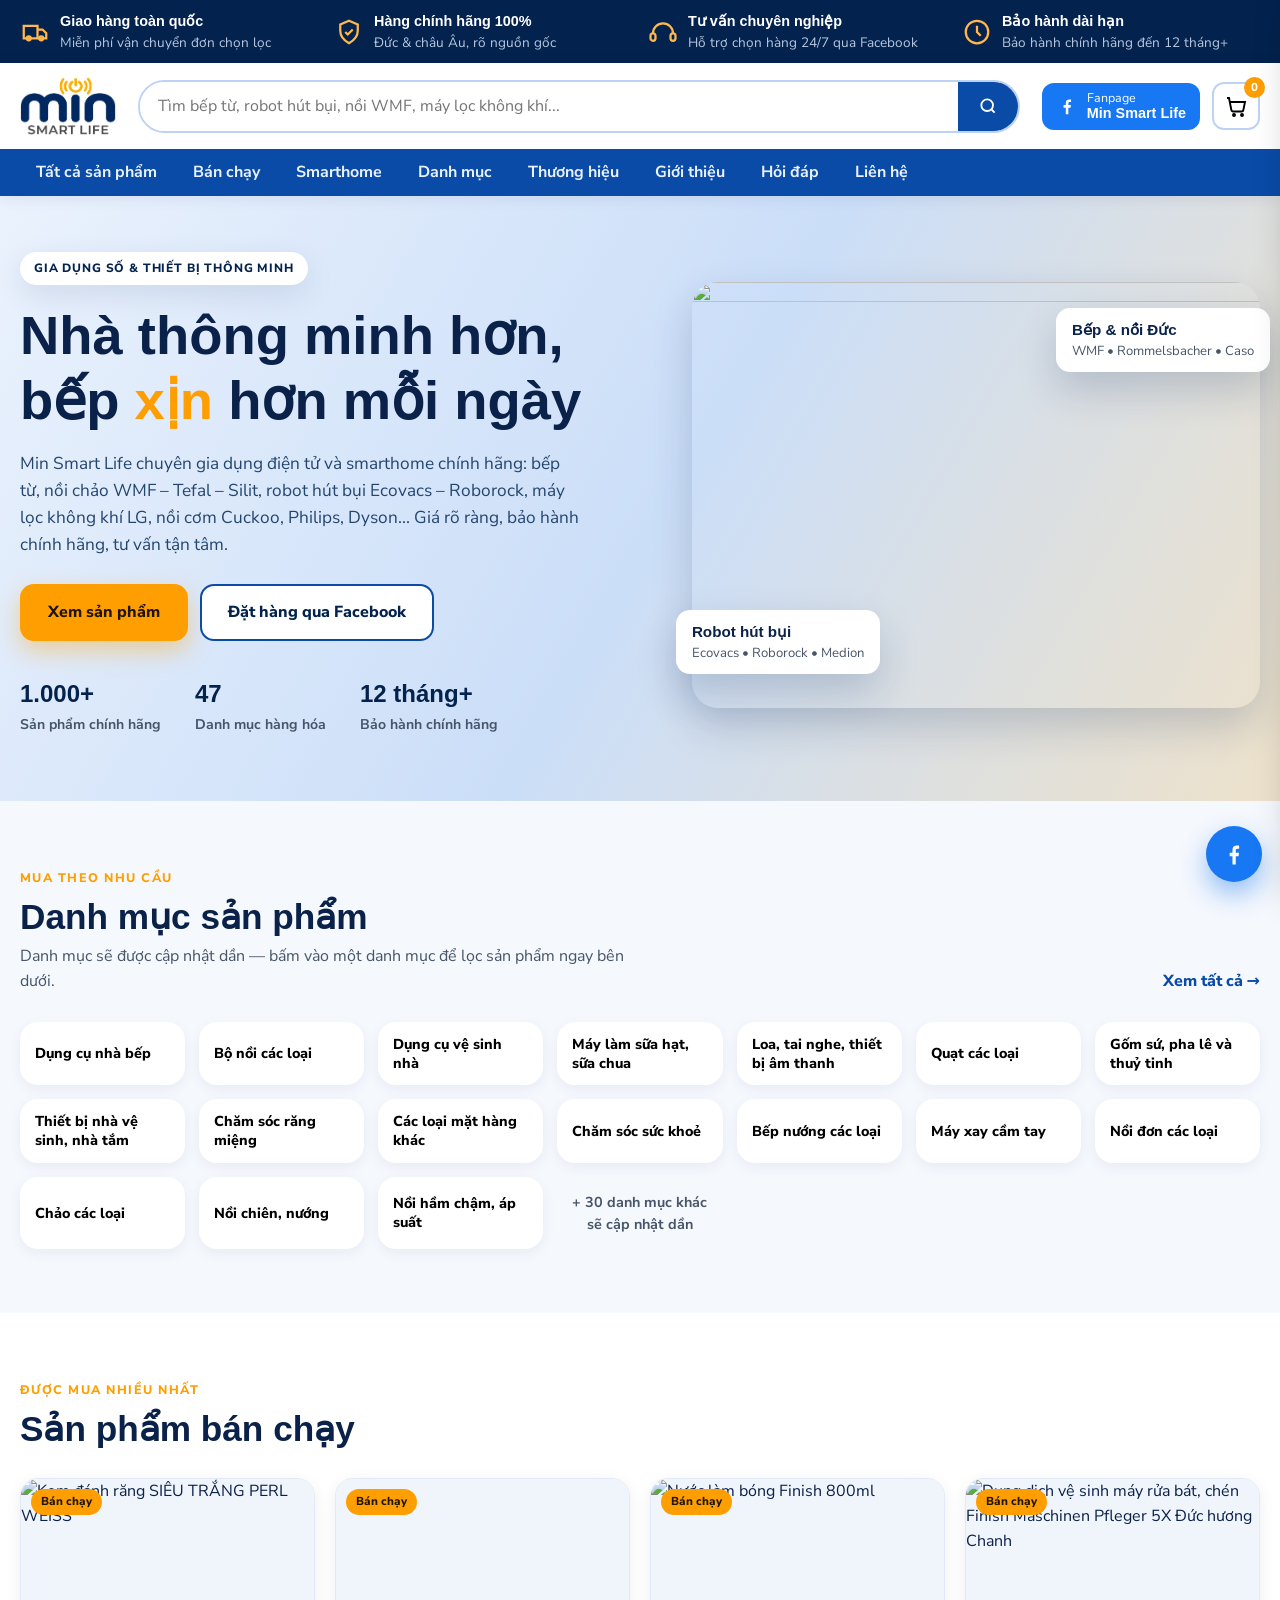
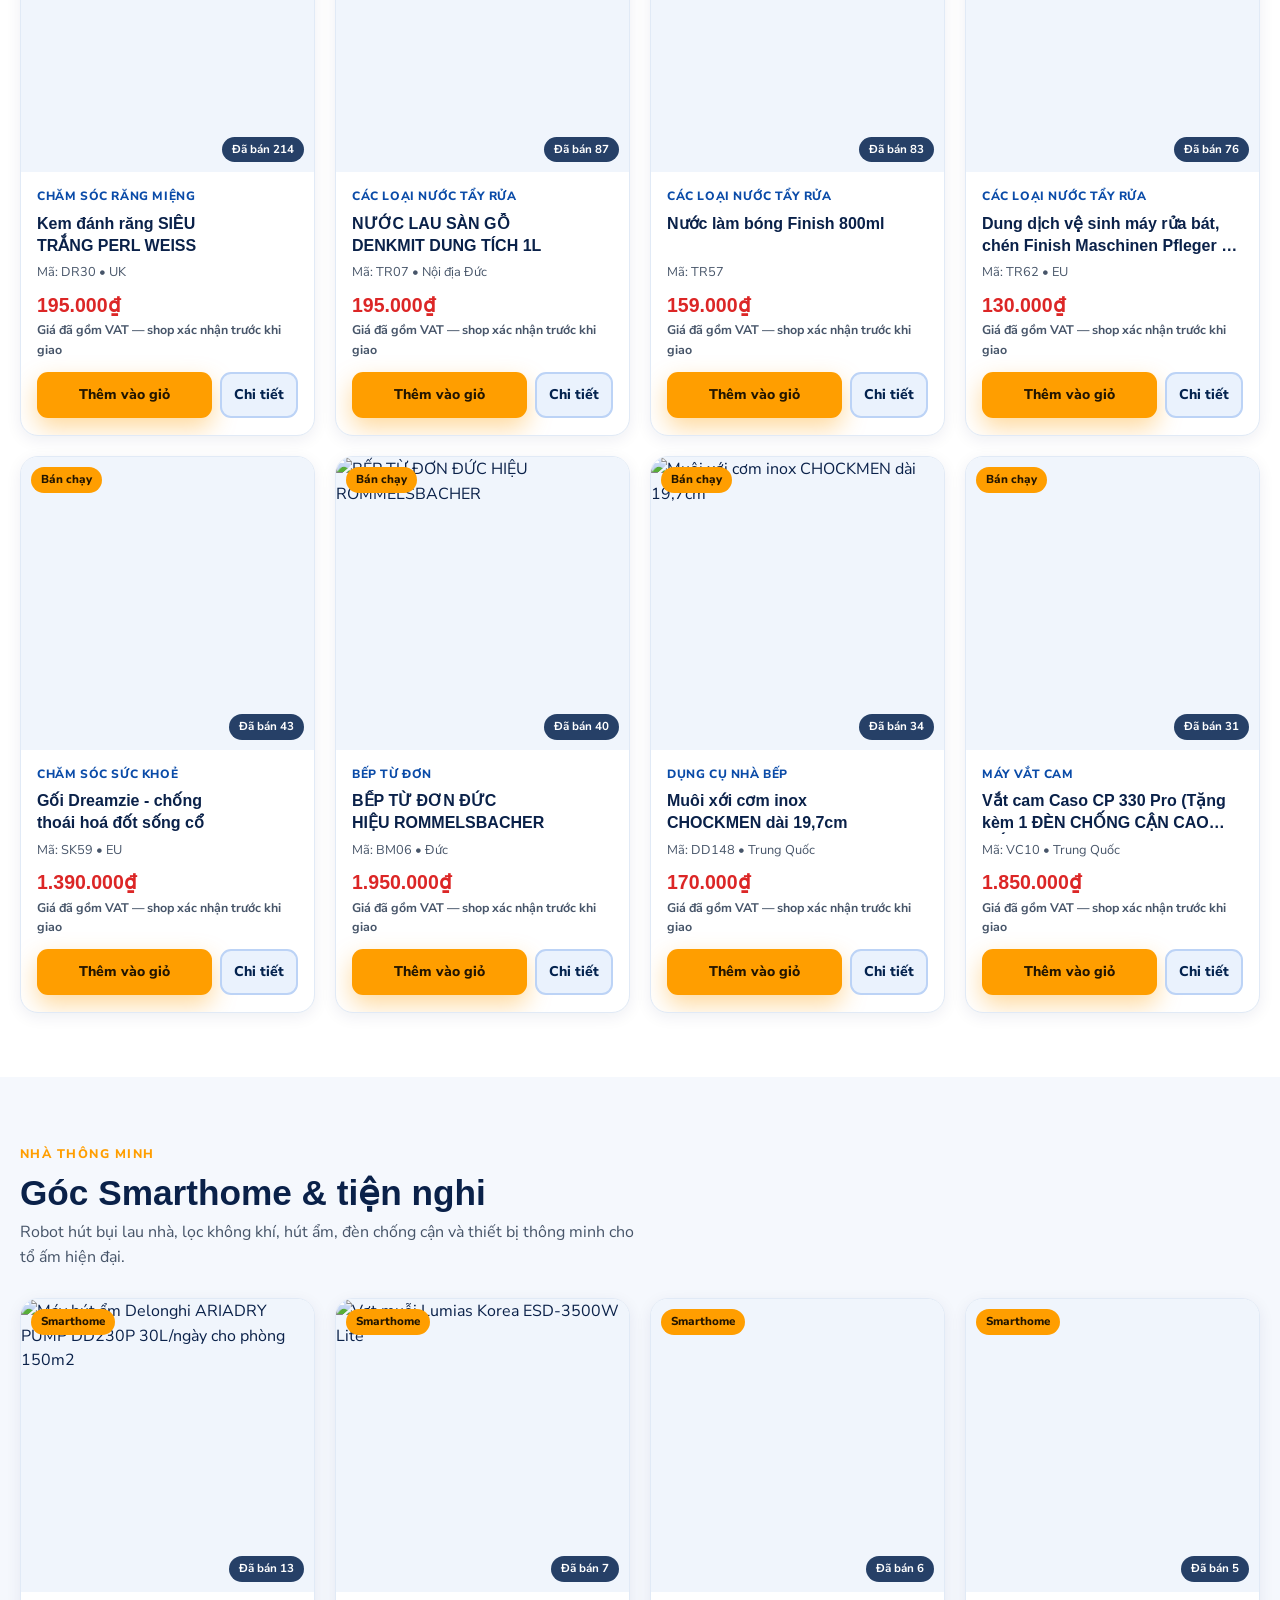
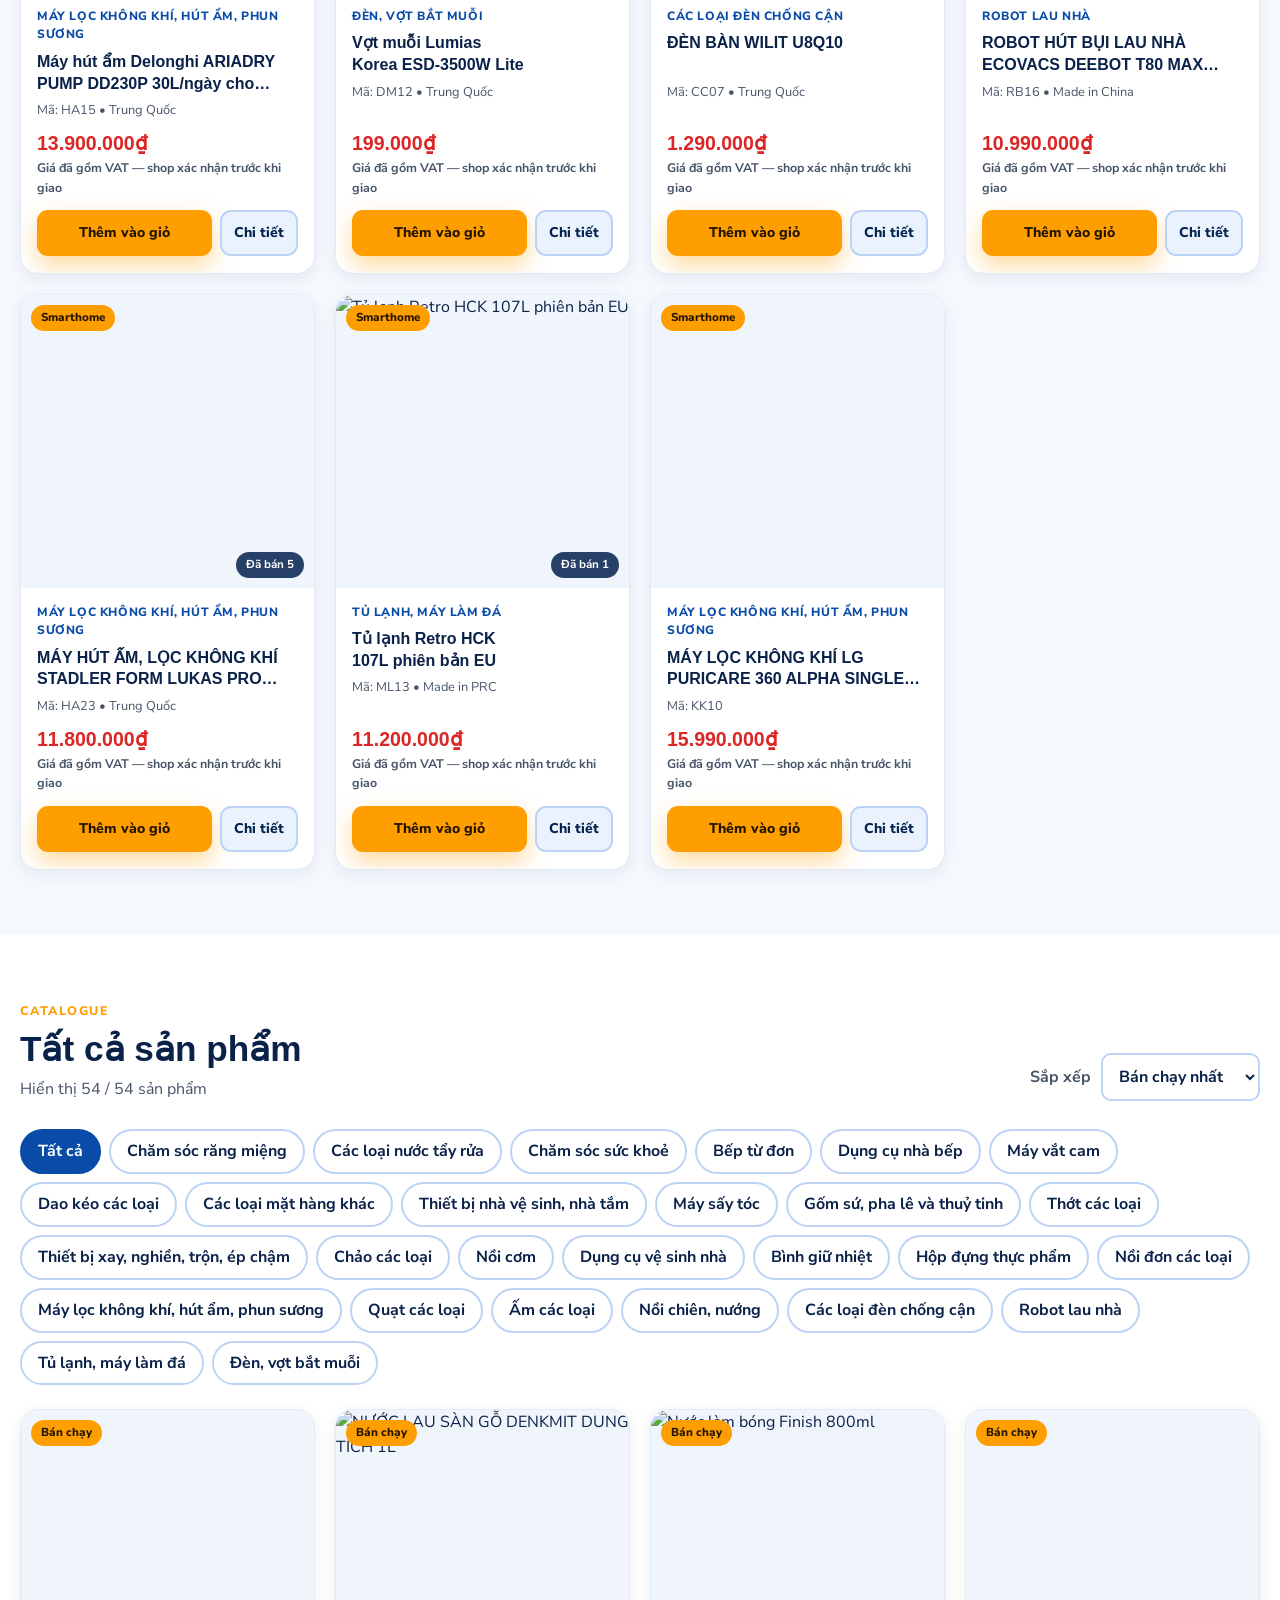
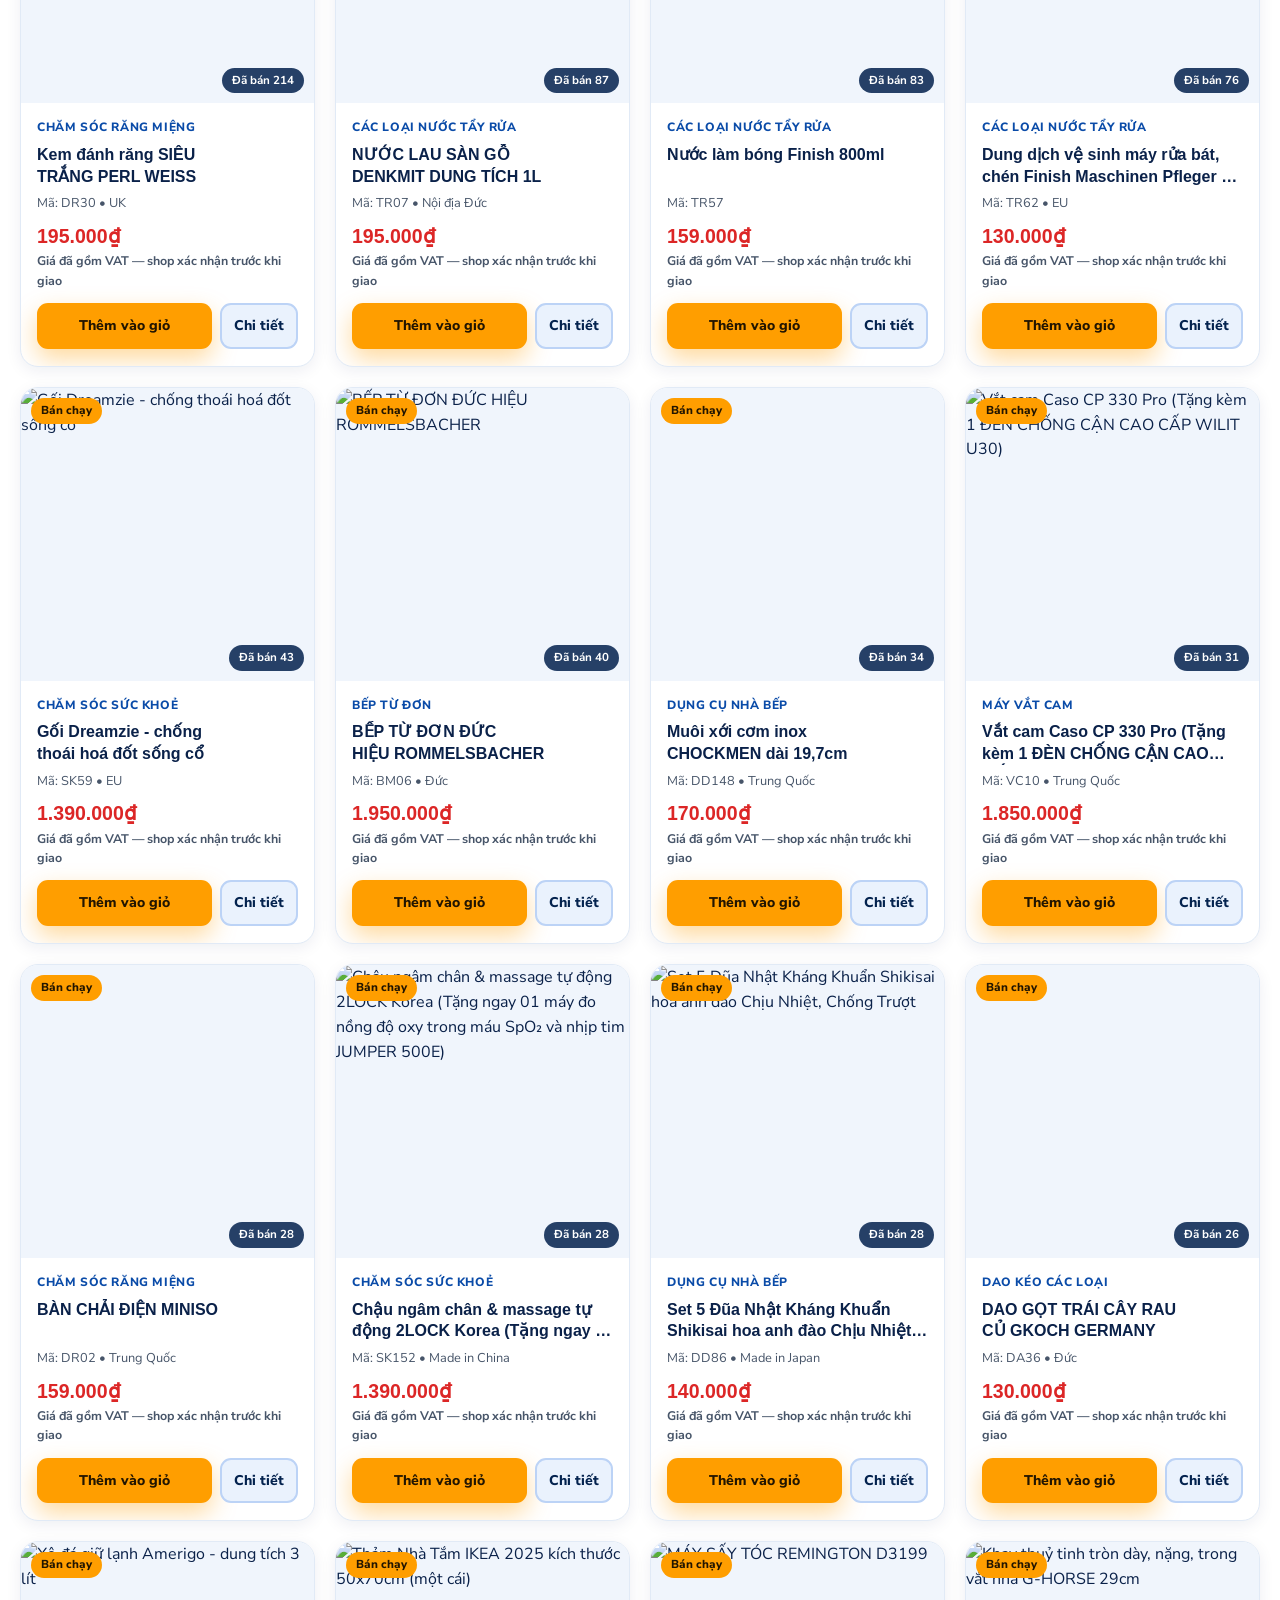
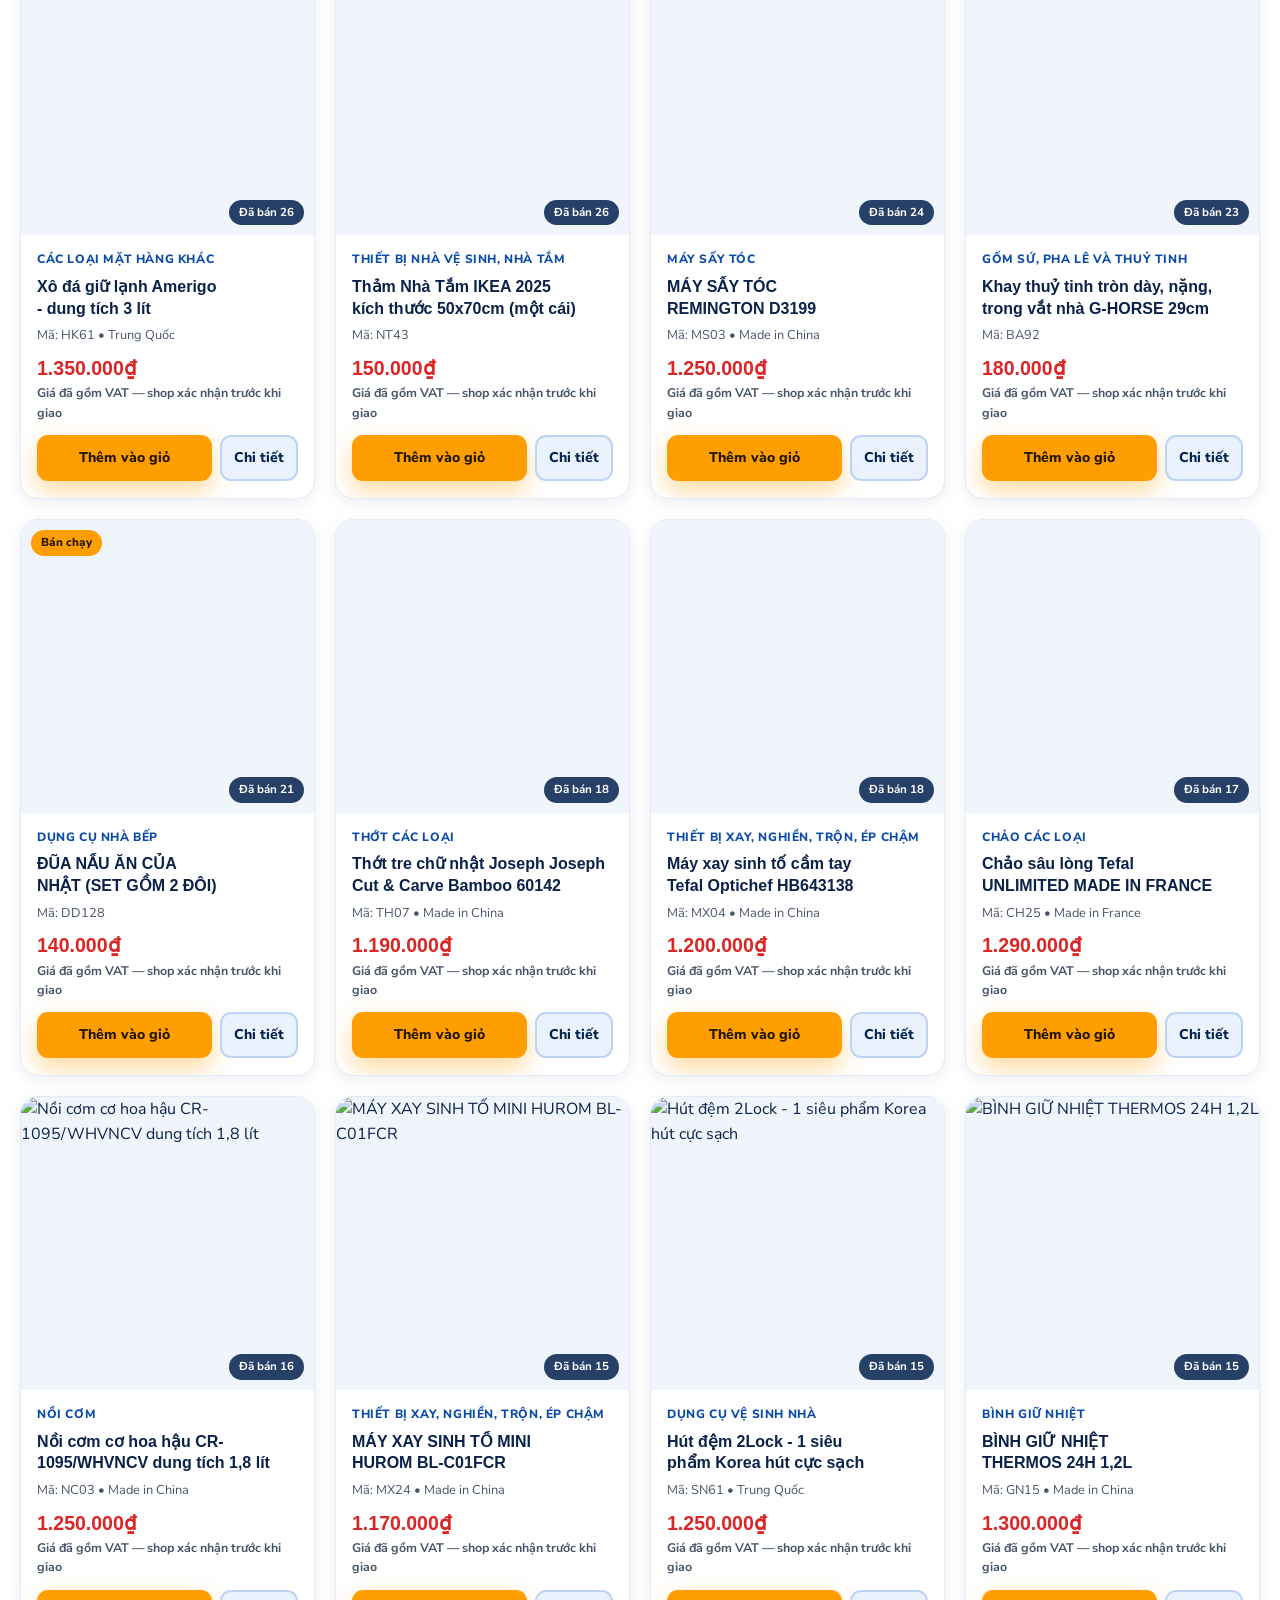
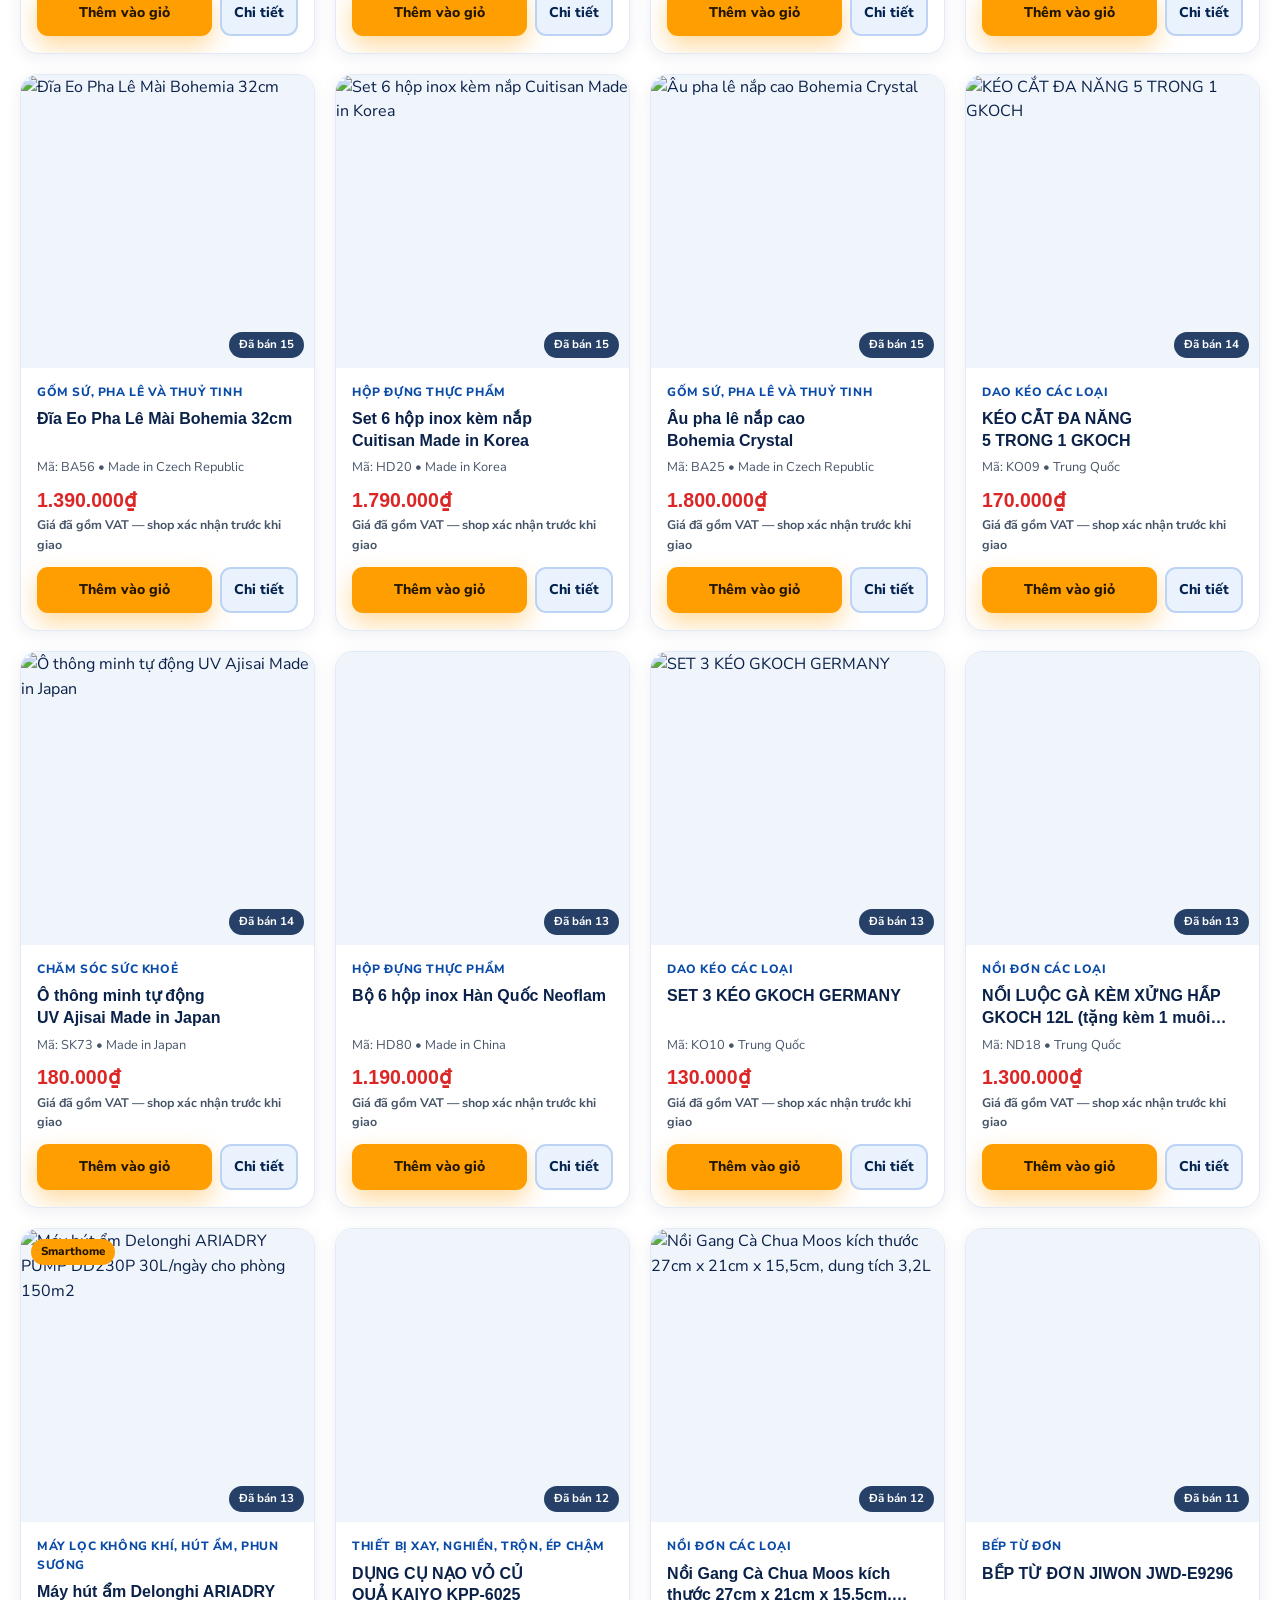
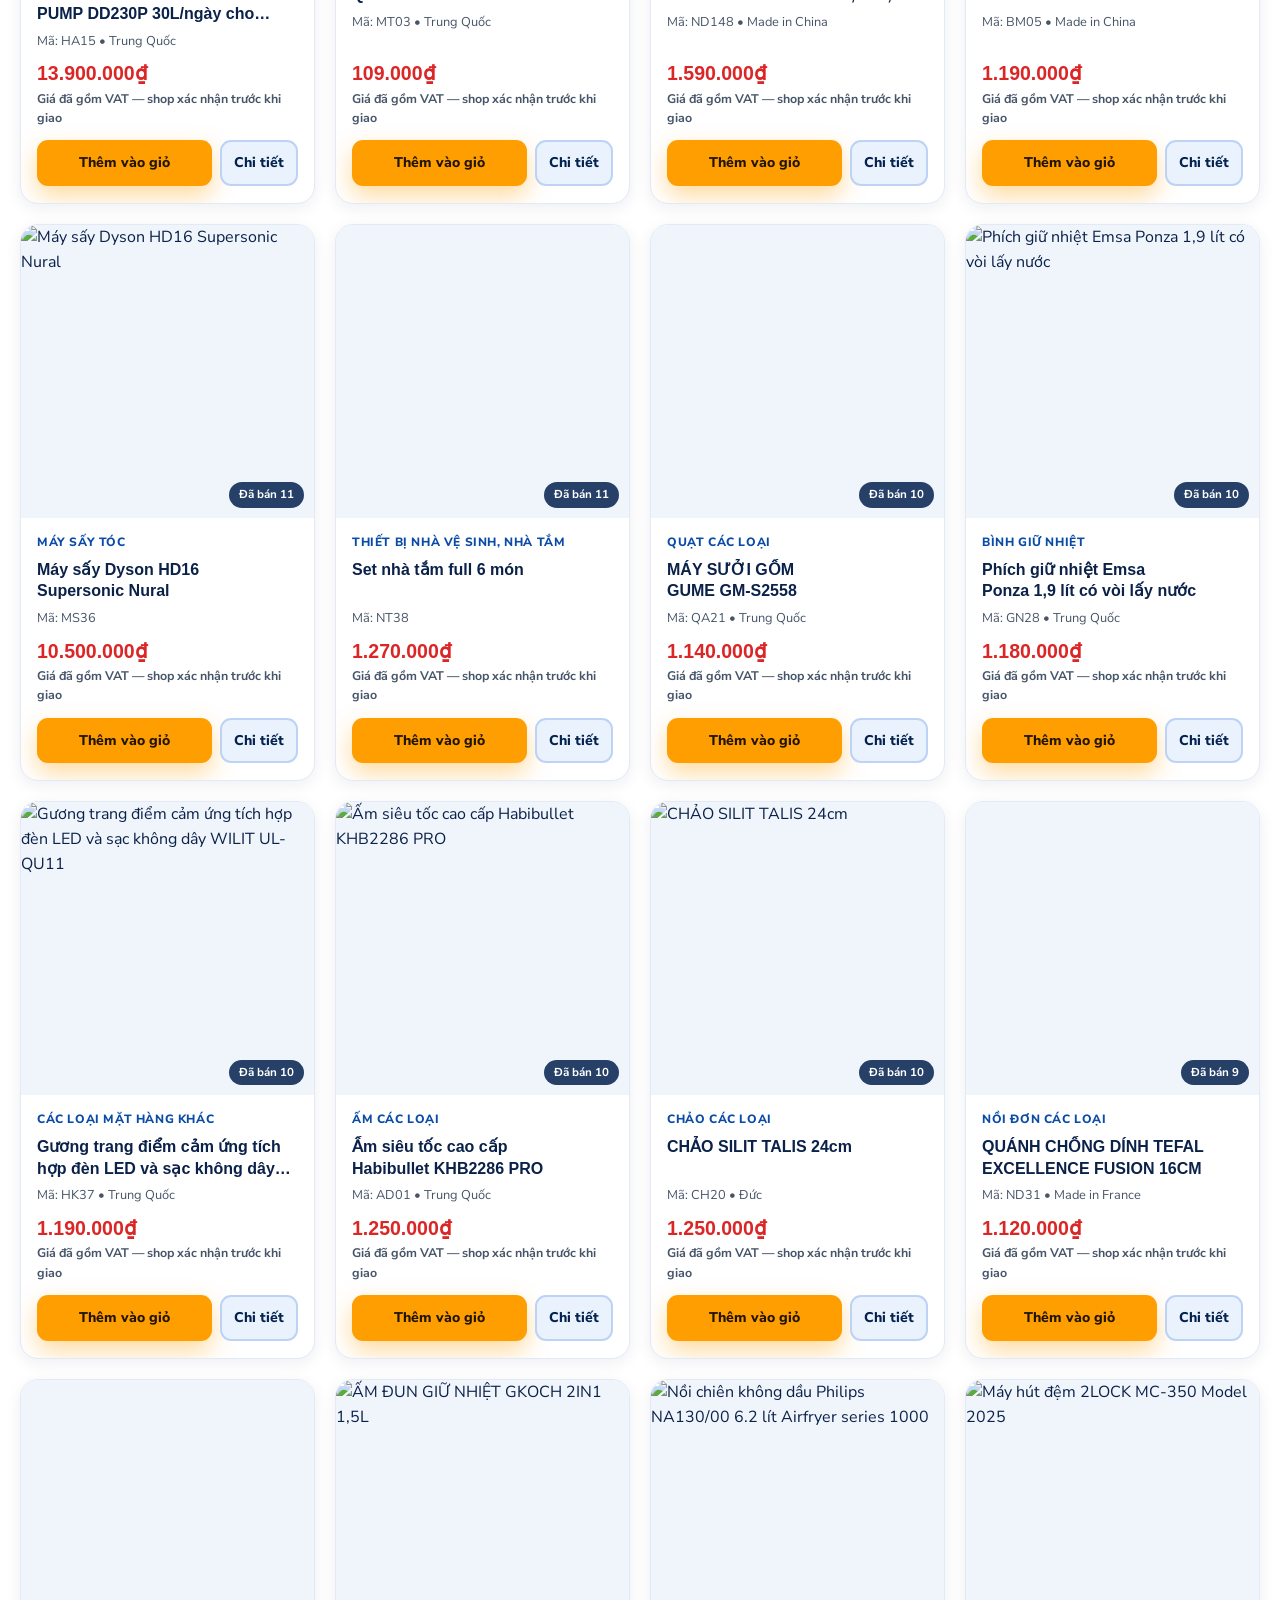
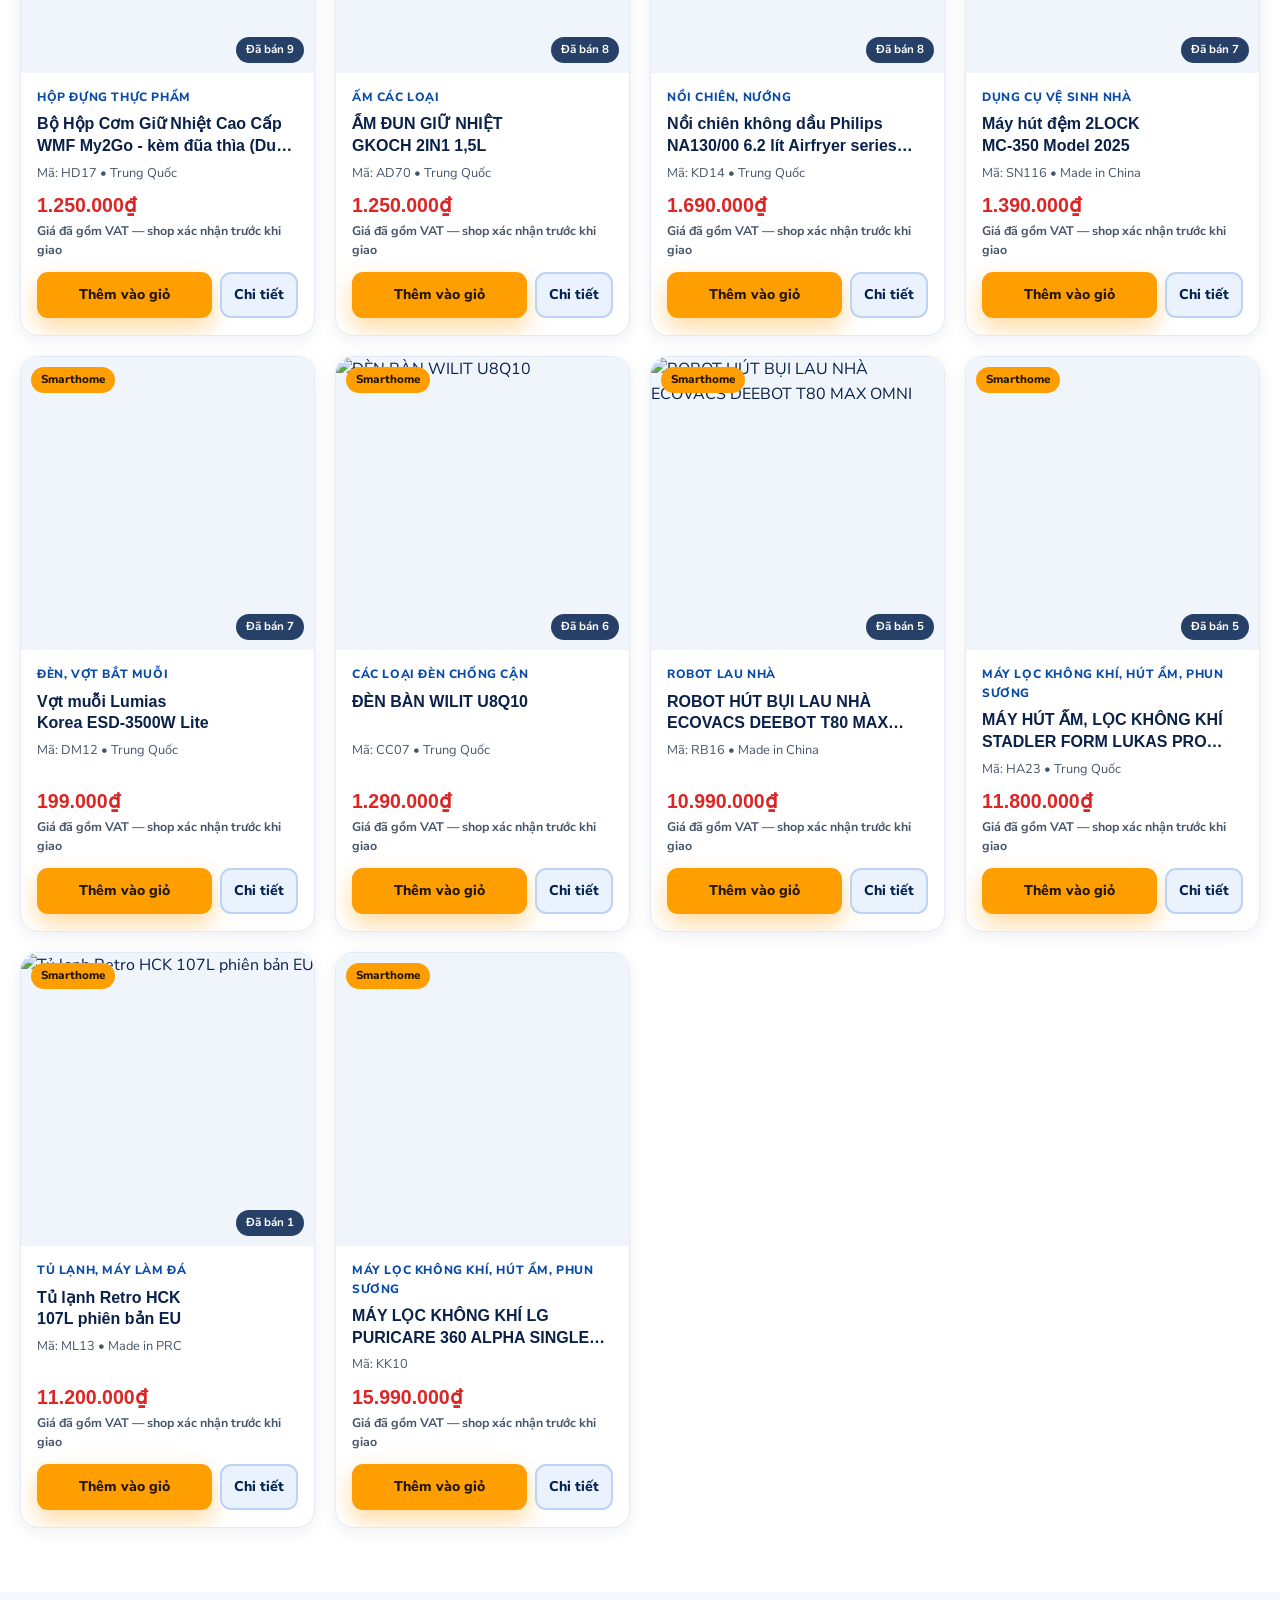
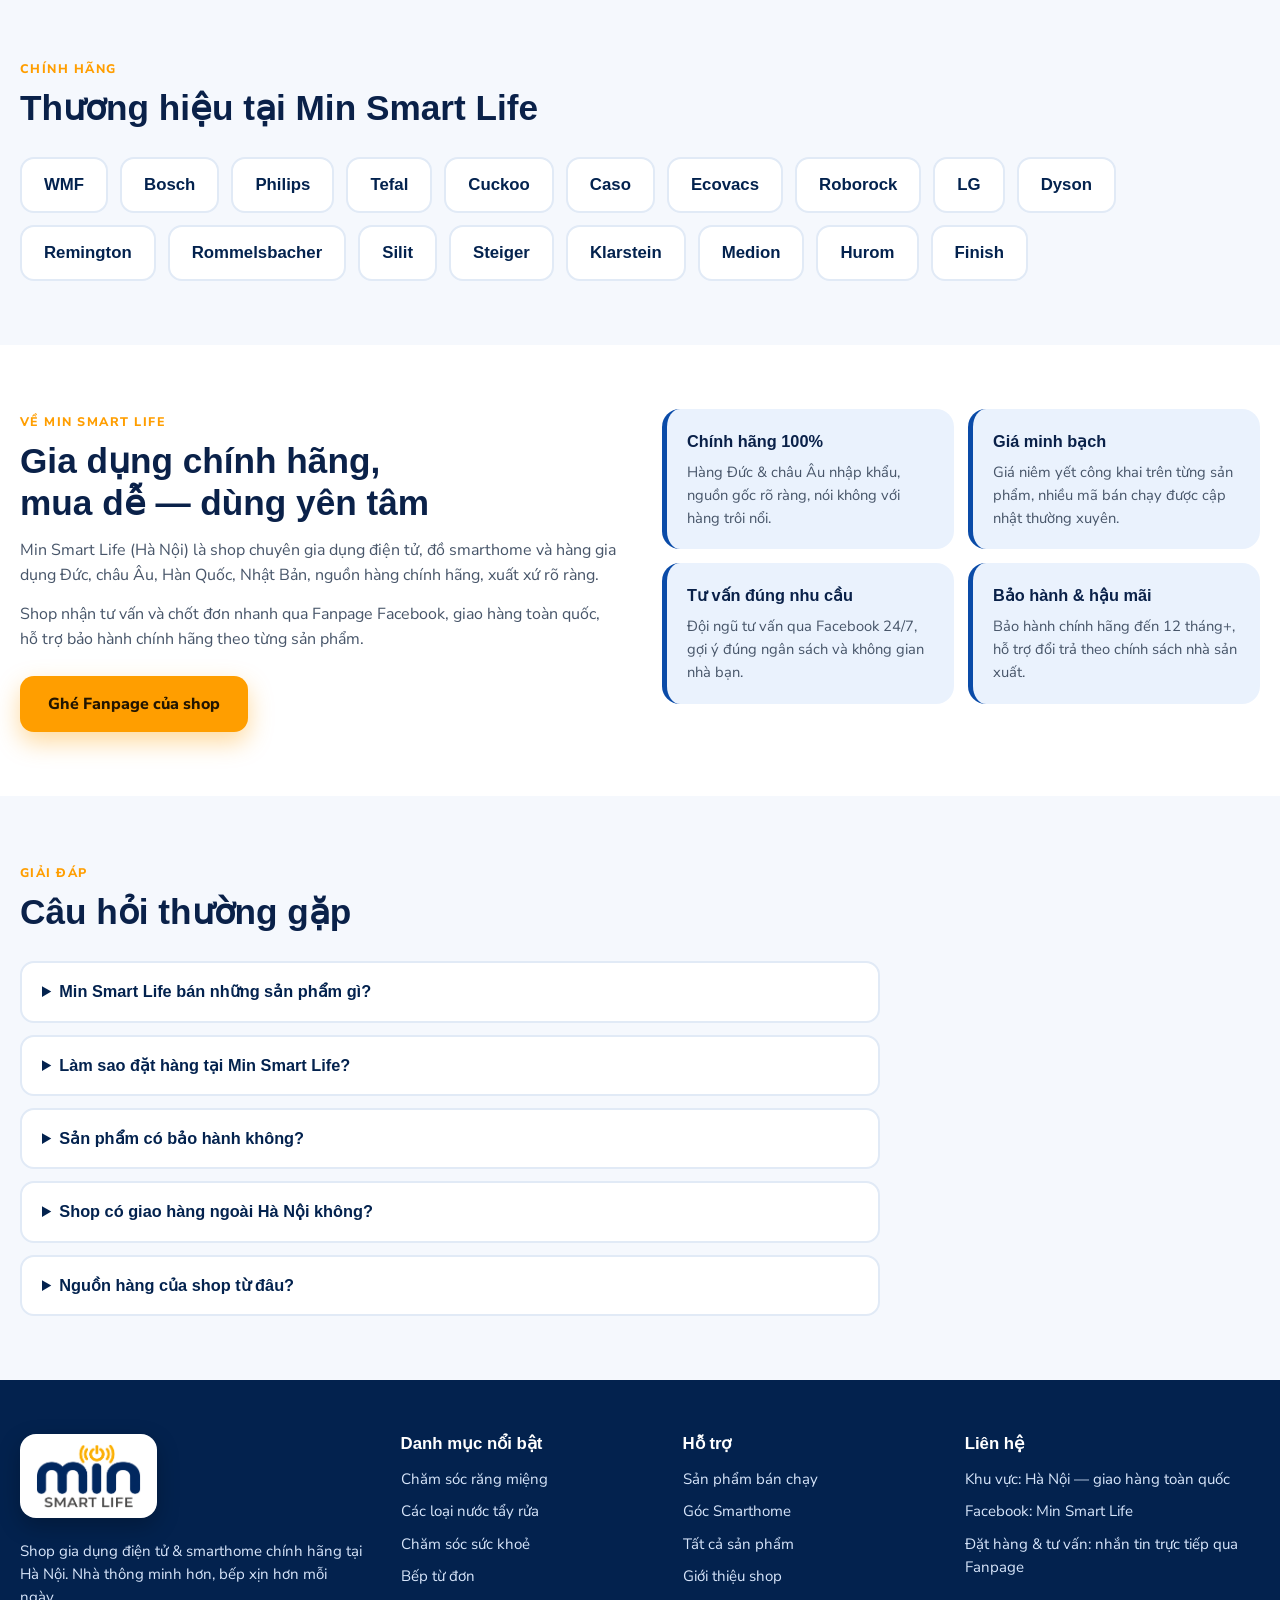
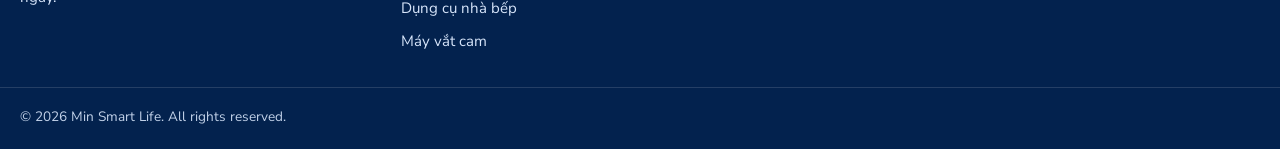
==== commit 01898f40: "Fix live orders + 2-step cart + inventory management" ====
--- a/index.html
+++ b/index.html
@@ -281,7 +281,7 @@
   <div class="drawer-head"><h3>Giỏ hàng của bạn</h3><button id="cartClose" aria-label="Đóng giỏ hàng">✕</button></div>
   <div class="drawer-main">
     <div class="drawer-items" id="cartItems"></div>
-    <form class="checkout-form" id="checkoutForm" novalidate>
+    <form class="checkout-form" id="checkoutForm" novalidate hidden>
       <h4>Thông tin giao hàng</h4>
       <div class="field" id="f-name">
         <label for="coName">Họ và tên: <i>*</i></label>
@@ -307,10 +307,17 @@
   </div>
   <div class="drawer-foot">
     <div class="drawer-total"><span>Tạm tính</span><strong id="cartTotal">0₫</strong></div>
-    <button class="btn btn-primary btn-block" id="orderBtn">Đặt hàng</button>
-    <a class="btn btn-ghost btn-block" id="fbOrderBtn" href="#" target="_blank" rel="noopener" hidden>Nhắn thêm qua Fanpage (tuỳ chọn)</a>
-    <p class="order-status" id="orderStatus" role="status"></p>
-    <p class="drawer-note">Thông tin đơn hàng được gửi thẳng về hệ thống quản trị của shop. Shop sẽ liên hệ xác nhận giá, phí ship và tồn kho trước khi giao hàng.</p>
+    <div id="footStep1">
+      <button class="btn btn-primary btn-block" id="toCheckoutBtn">Đặt hàng</button>
+      <p class="drawer-note">Kiểm tra lại các sản phẩm trong giỏ, sau đó bấm Đặt hàng để điền thông tin giao hàng.</p>
+    </div>
+    <div id="footStep2" hidden>
+      <button class="btn btn-primary btn-block" id="orderBtn">Xác nhận đặt hàng</button>
+      <a class="btn btn-ghost btn-block" id="fbOrderBtn" href="#" target="_blank" rel="noopener" hidden>Nhắn thêm qua Fanpage (tuỳ chọn)</a>
+      <p class="order-status" id="orderStatus" role="status"></p>
+      <button class="step-back" id="backToCartBtn" type="button">← Quay lại xem giỏ hàng</button>
+      <p class="drawer-note">Thông tin đơn hàng được gửi thẳng về hệ thống quản trị của shop. Shop sẽ liên hệ xác nhận giá, phí ship và tồn kho trước khi giao hàng.</p>
+    </div>
   </div>
 </aside>
 
--- a/assets/css/style.css
+++ b/assets/css/style.css
@@ -280,3 +280,10 @@
 /* Nút quay lại CMS (chỉ hiện khi quản trị viên đi từ trang CMS sang website) */
 .cms-back{position:fixed;right:16px;bottom:16px;z-index:150;background:var(--primary-dark);color:#fff;font-weight:800;padding:12px 20px;border-radius:999px;box-shadow:0 12px 28px rgba(3,34,78,.35);text-decoration:none}
 .cms-back:hover{background:var(--primary);color:#fff}
+
+
+/* Giỏ hàng 2 bước + tồn kho */
+.step-back{background:none;border:0;color:var(--primary);font-weight:800;cursor:pointer;padding:8px 4px;display:block;margin:2px auto 0}
+.step-back:hover{text-decoration:underline}
+.stock-note{display:inline-block;margin-top:6px;font-size:.8rem;font-weight:800;color:#B45309}
+.stock-note.out{color:#DC2626}
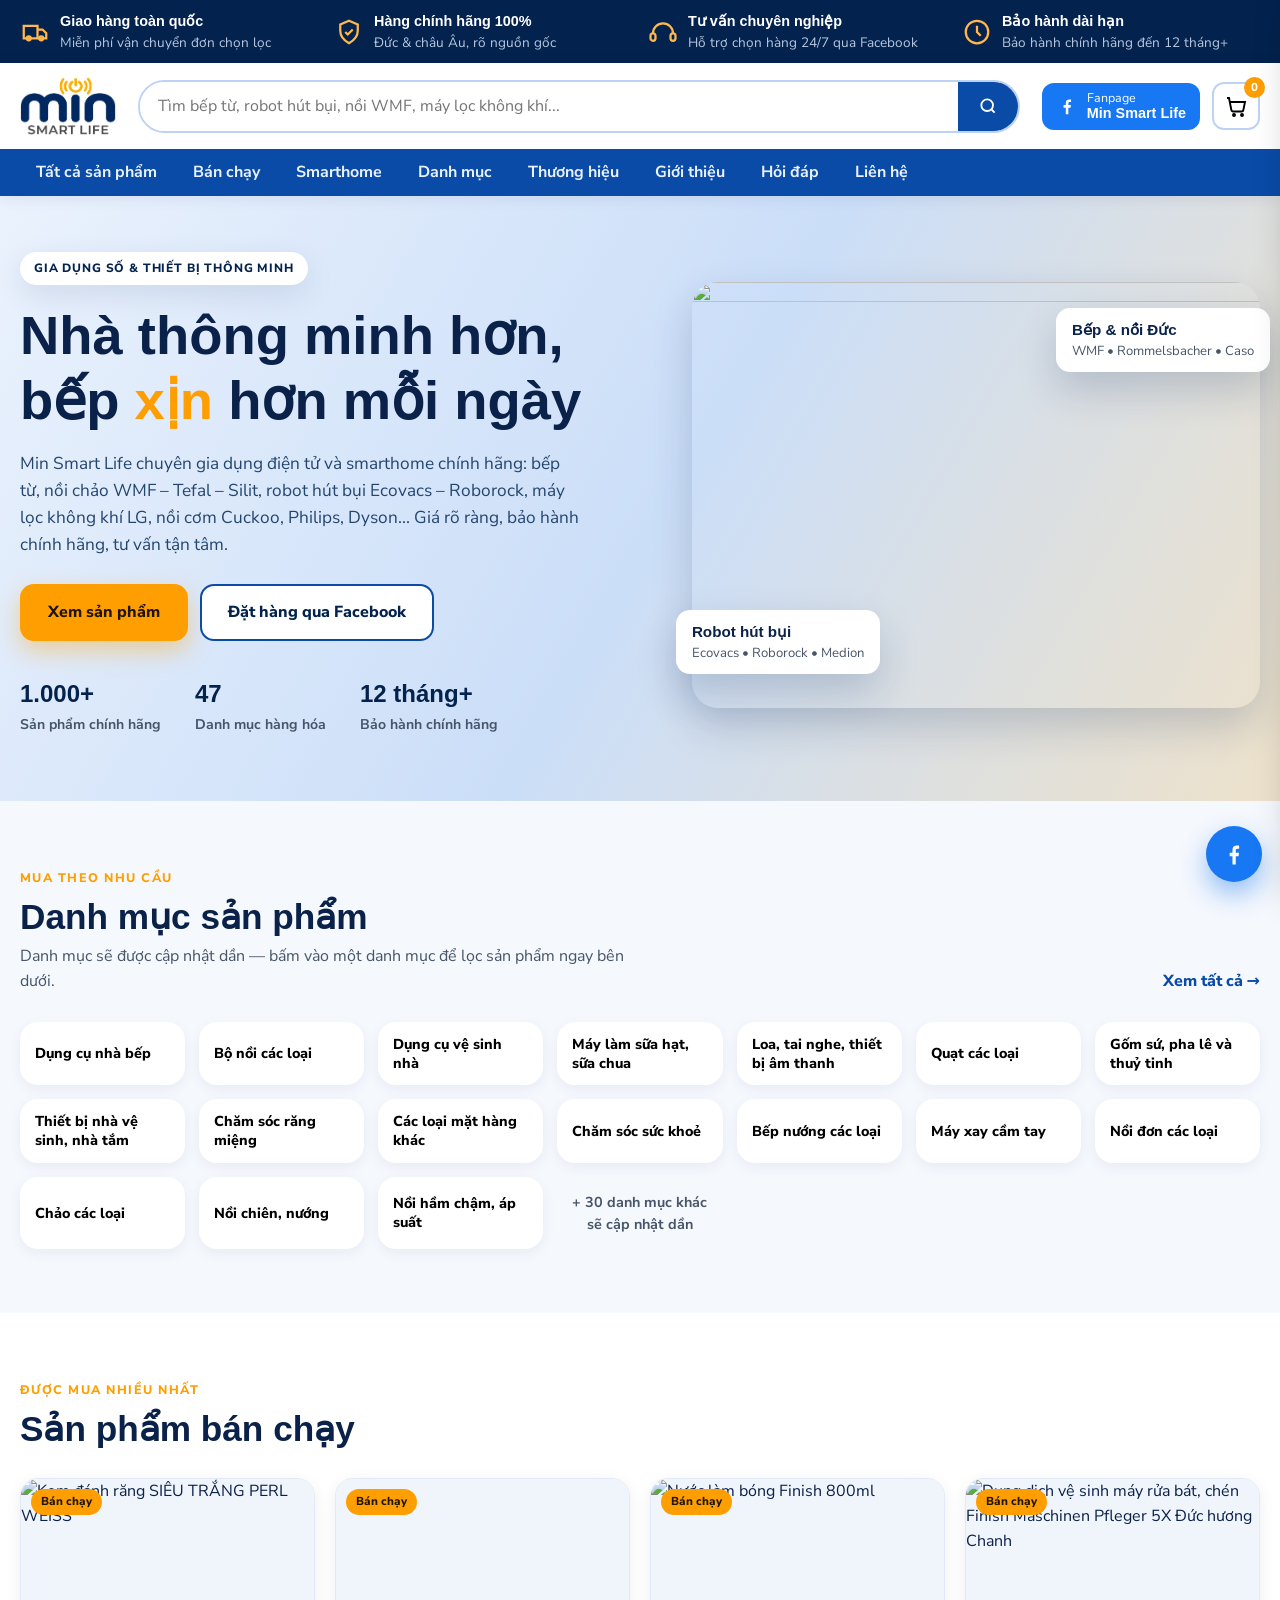
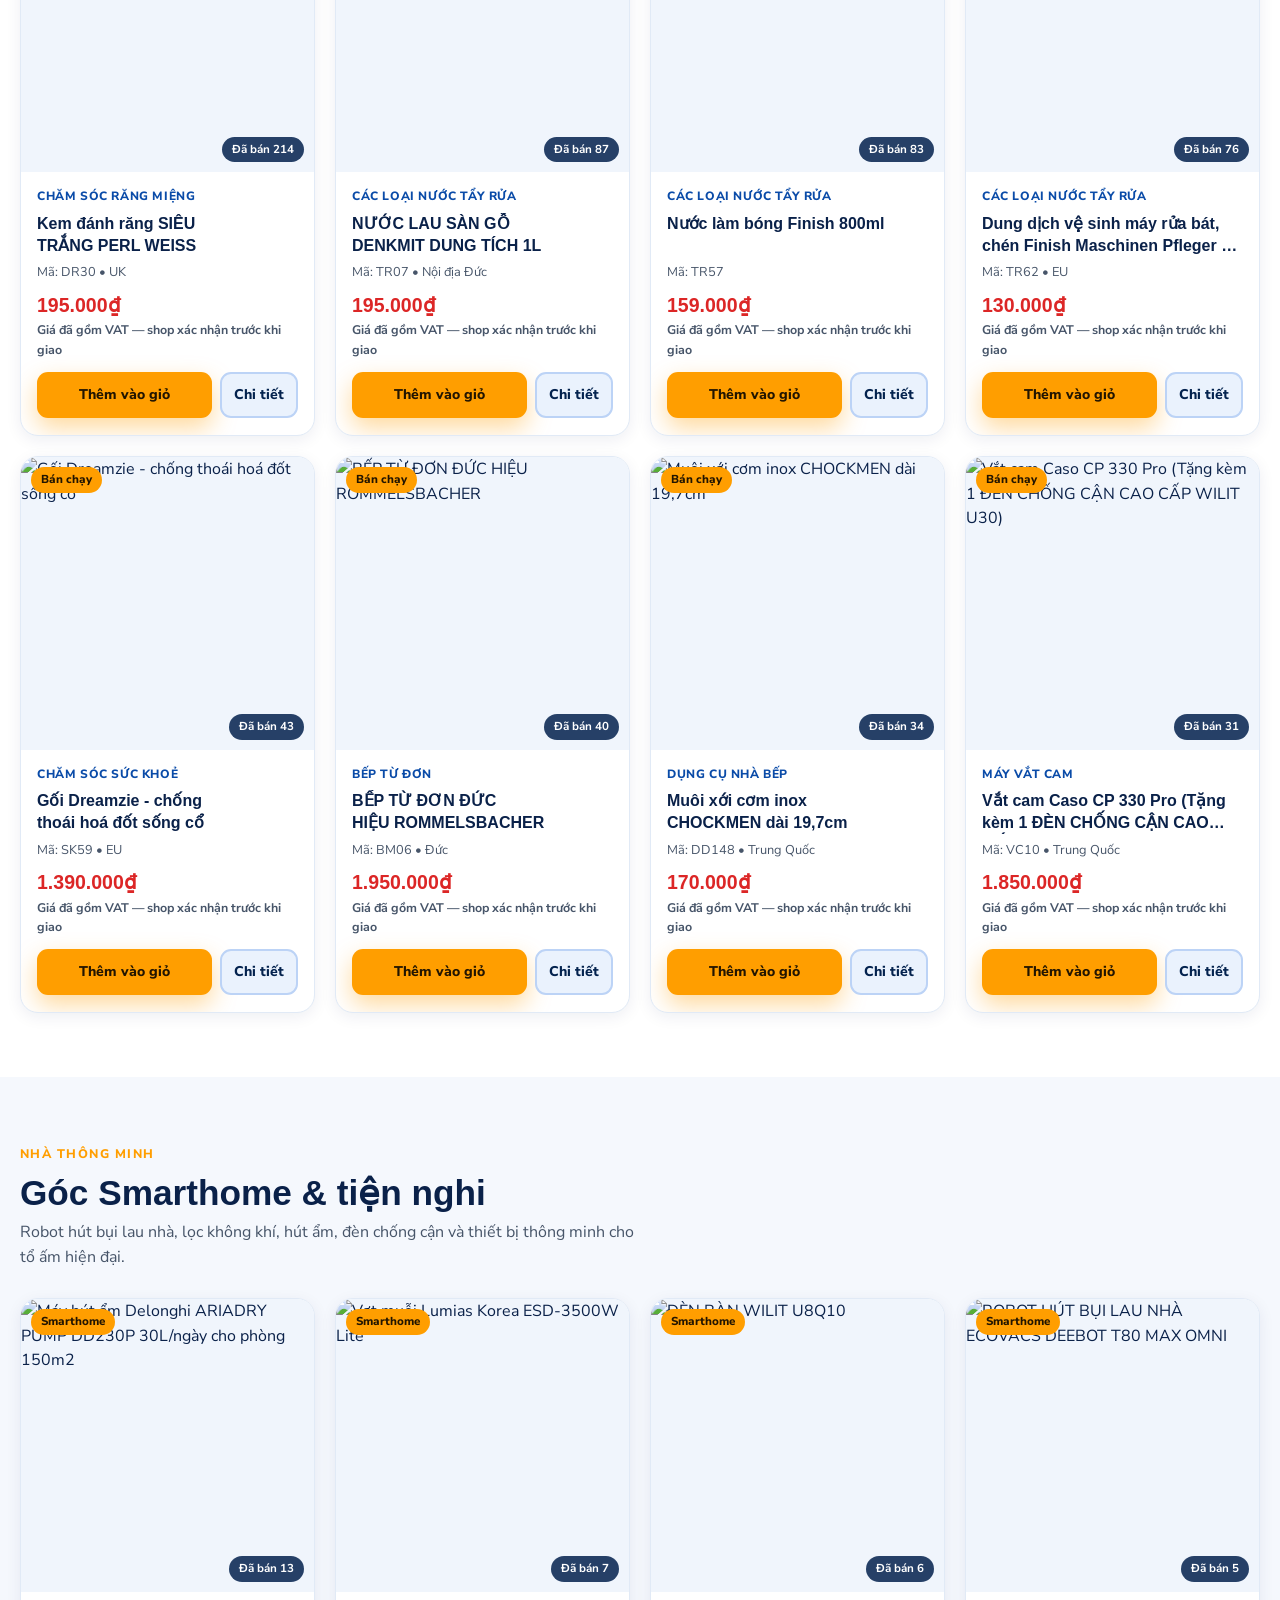
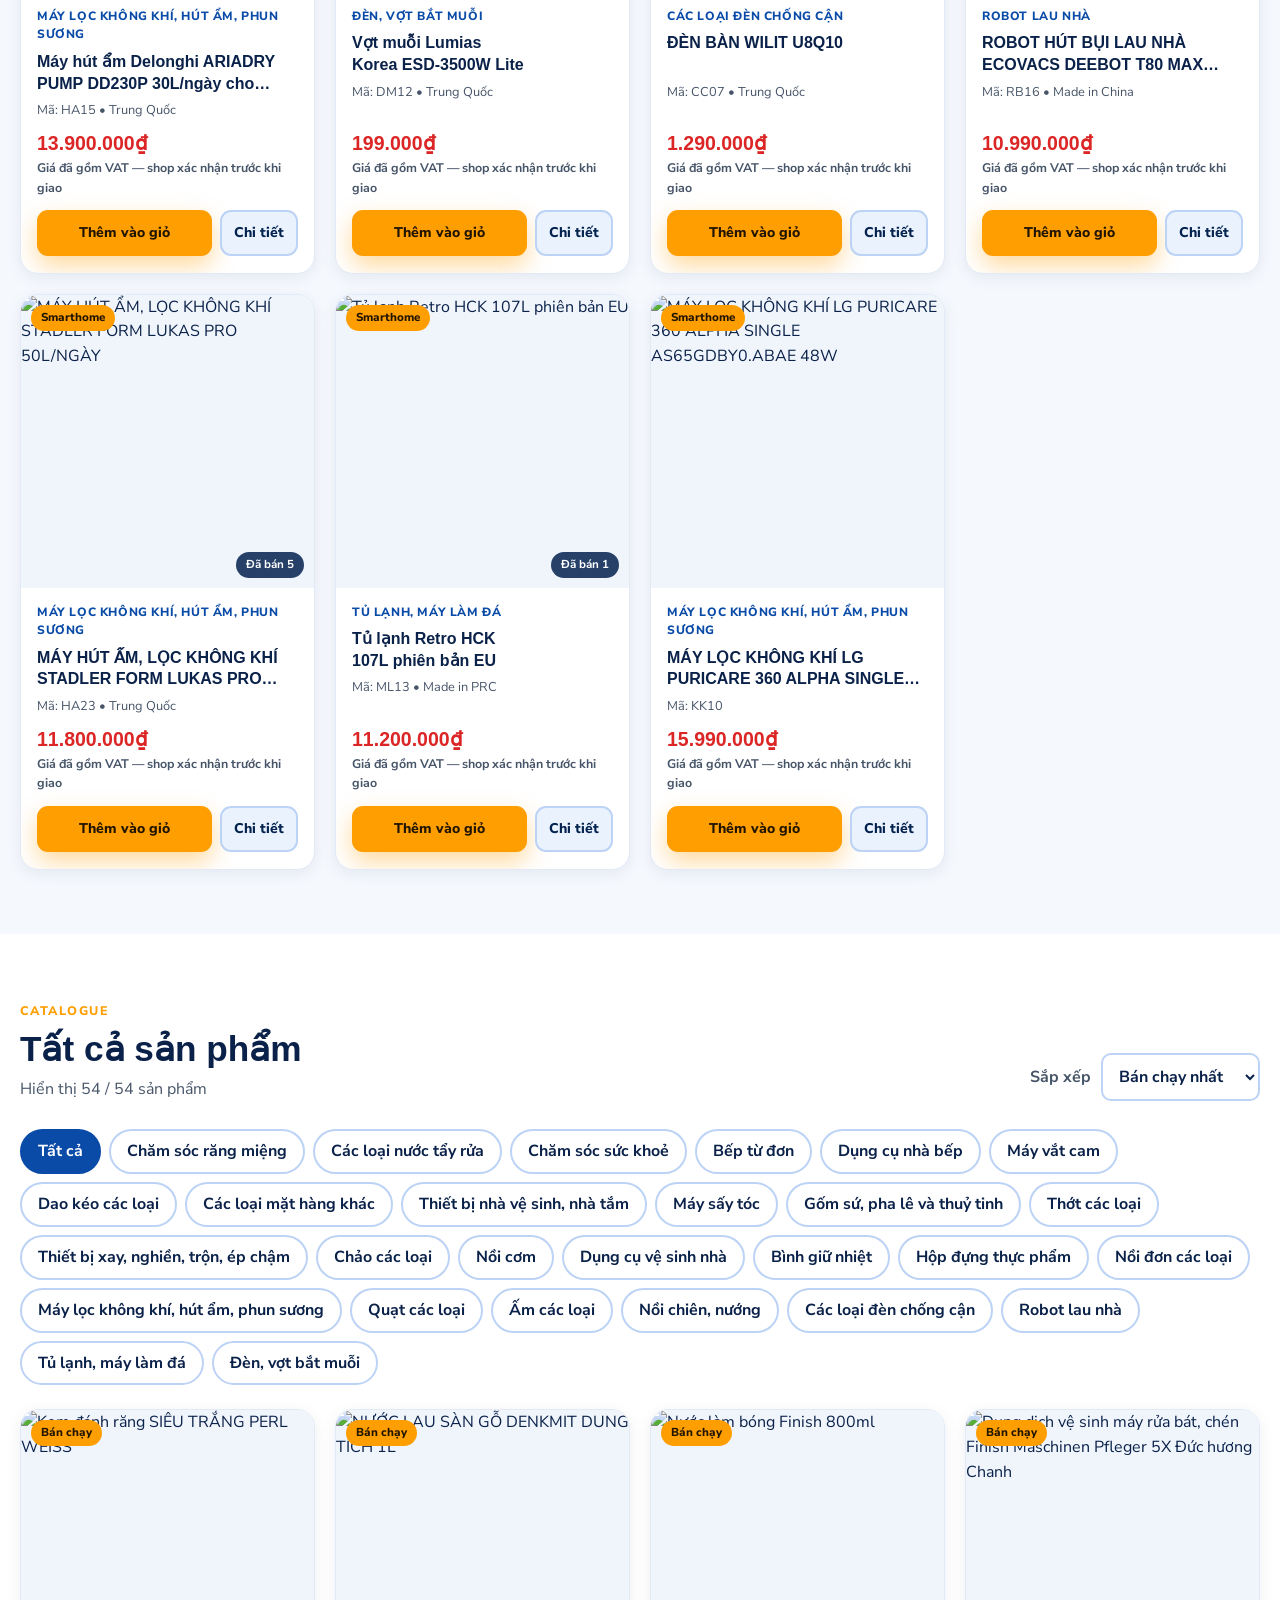
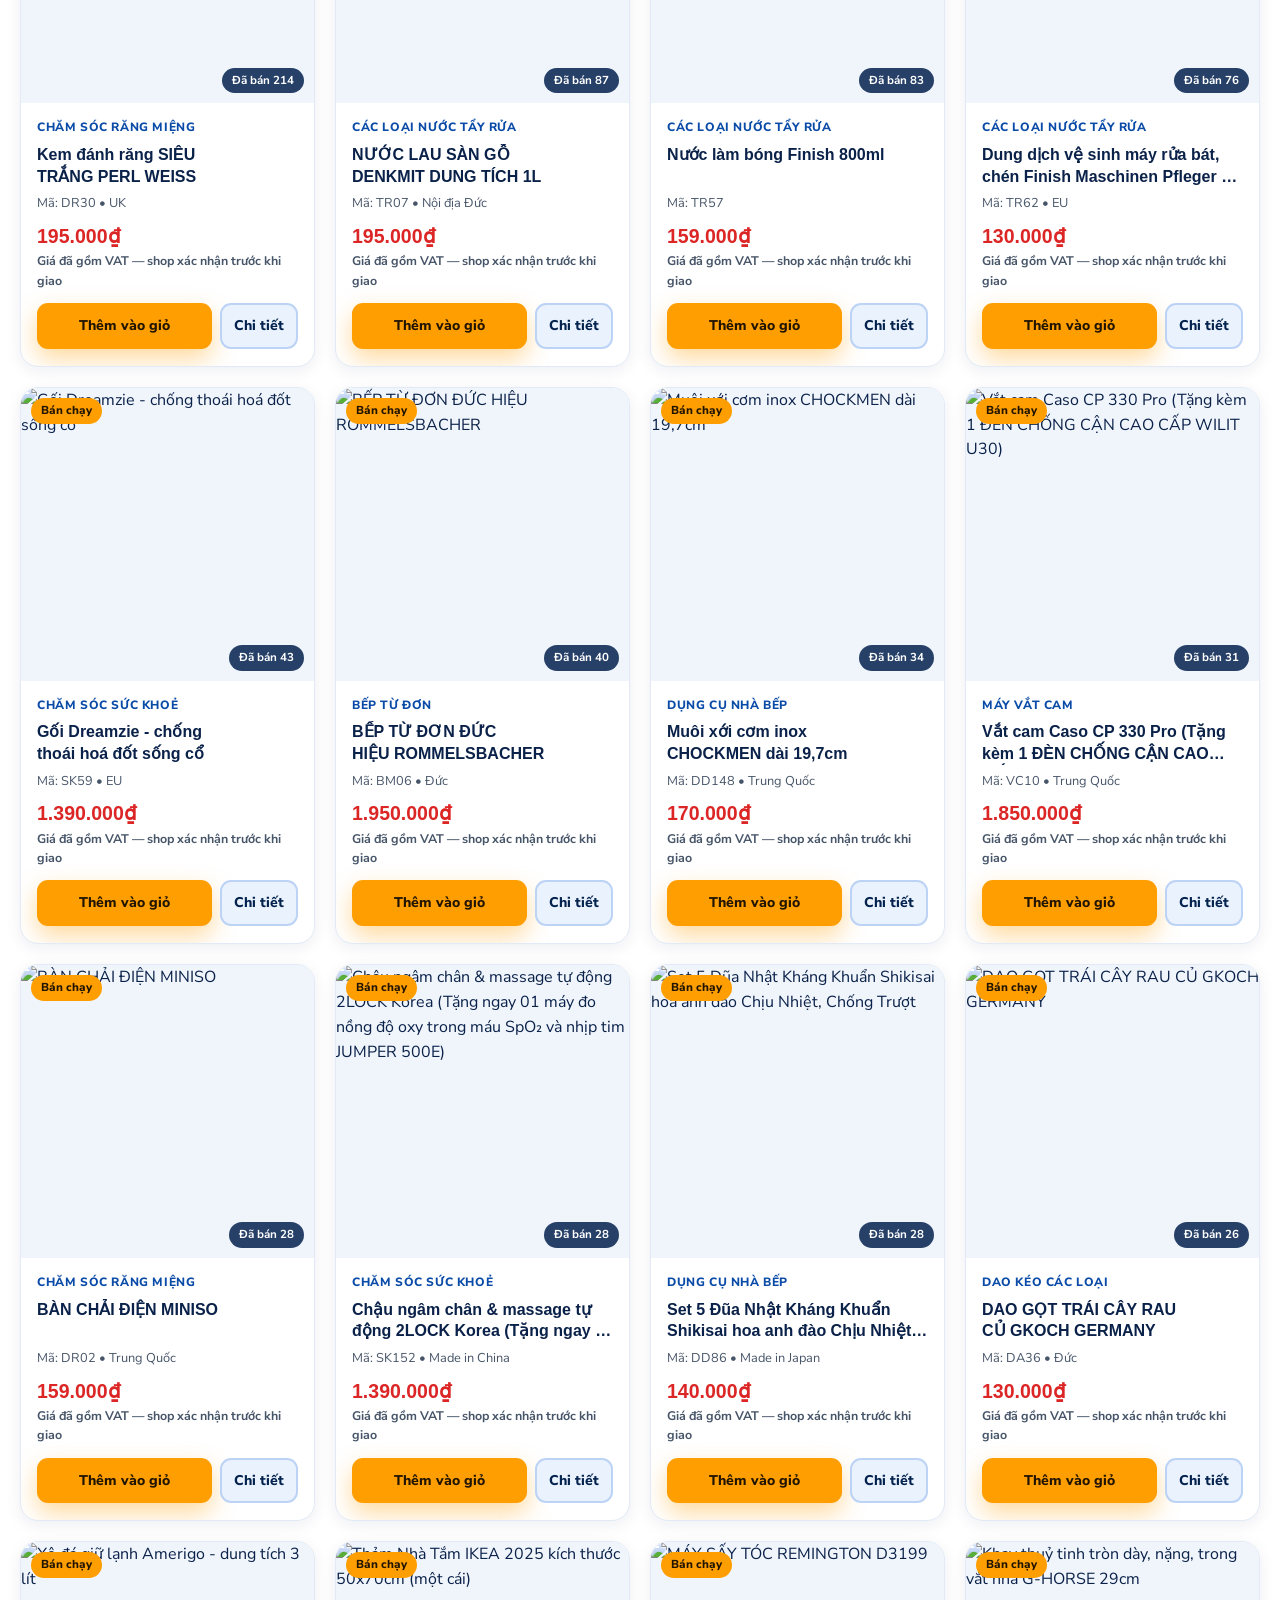
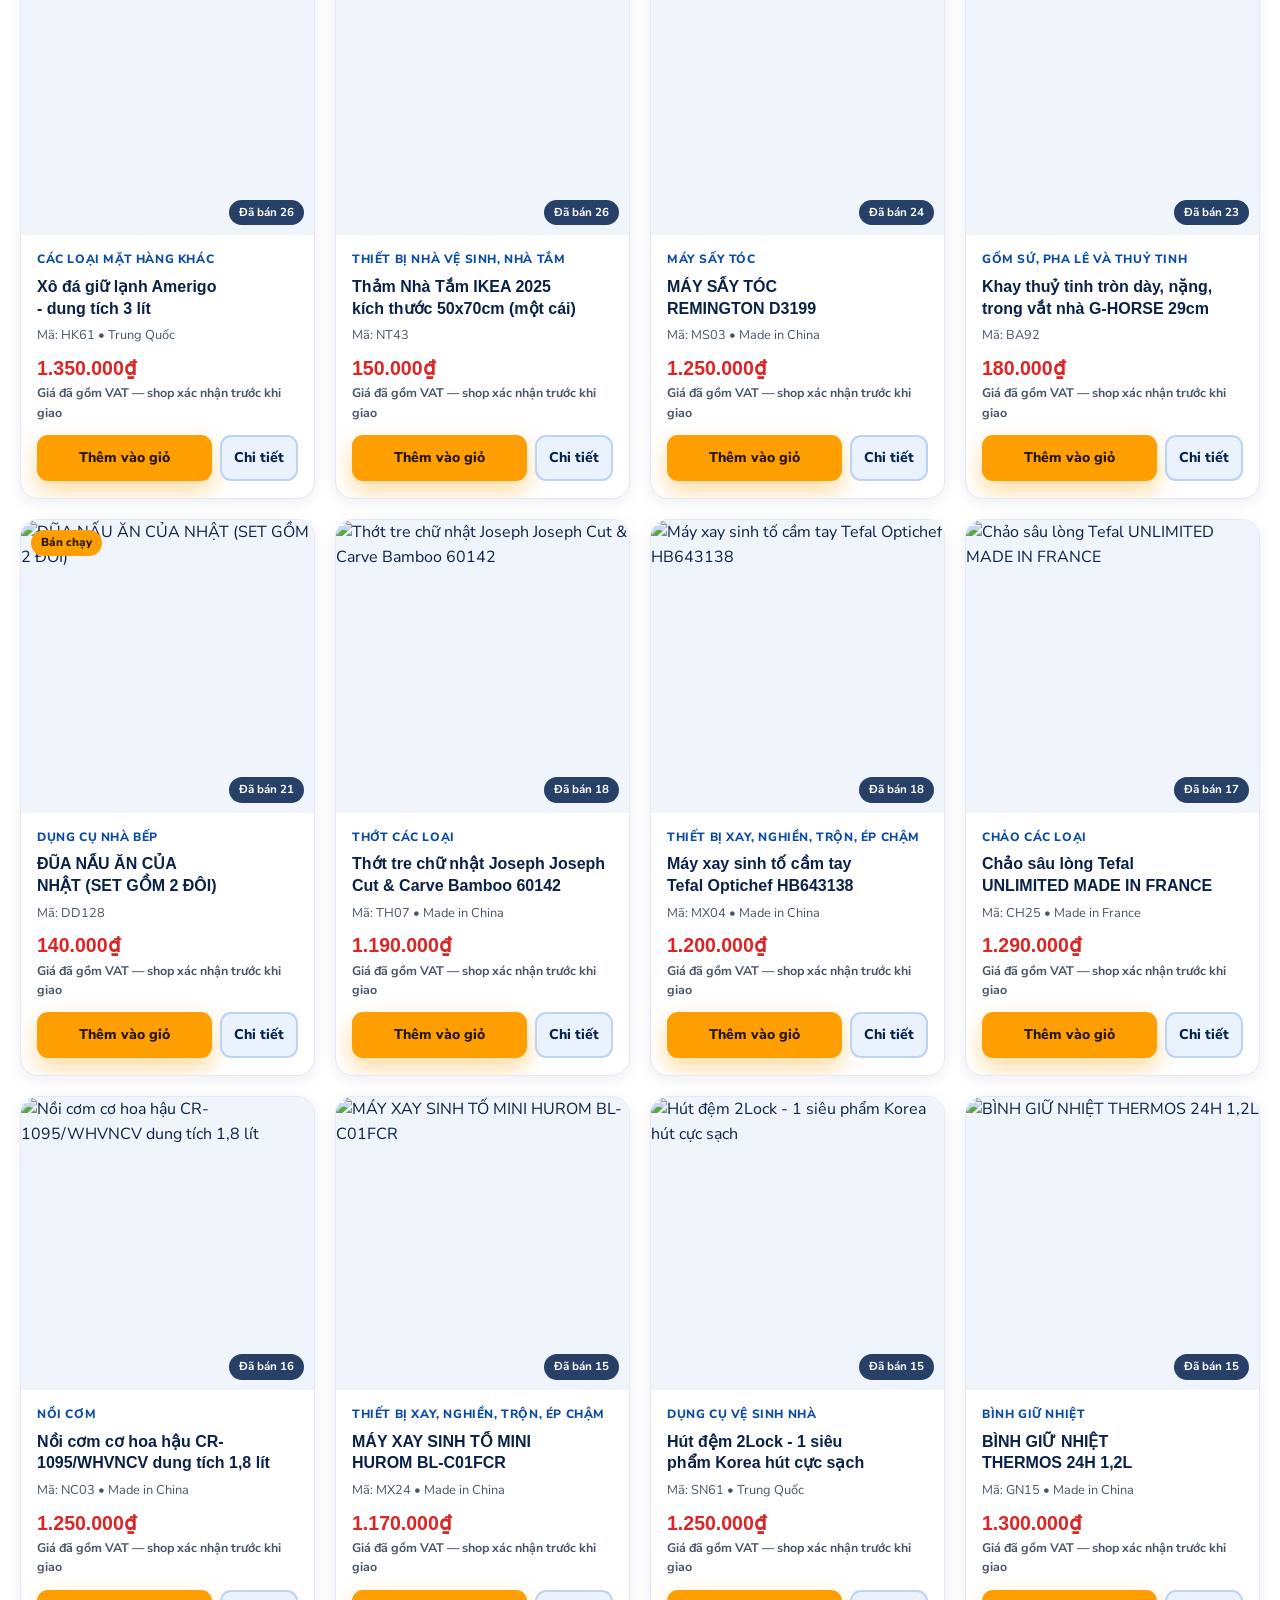
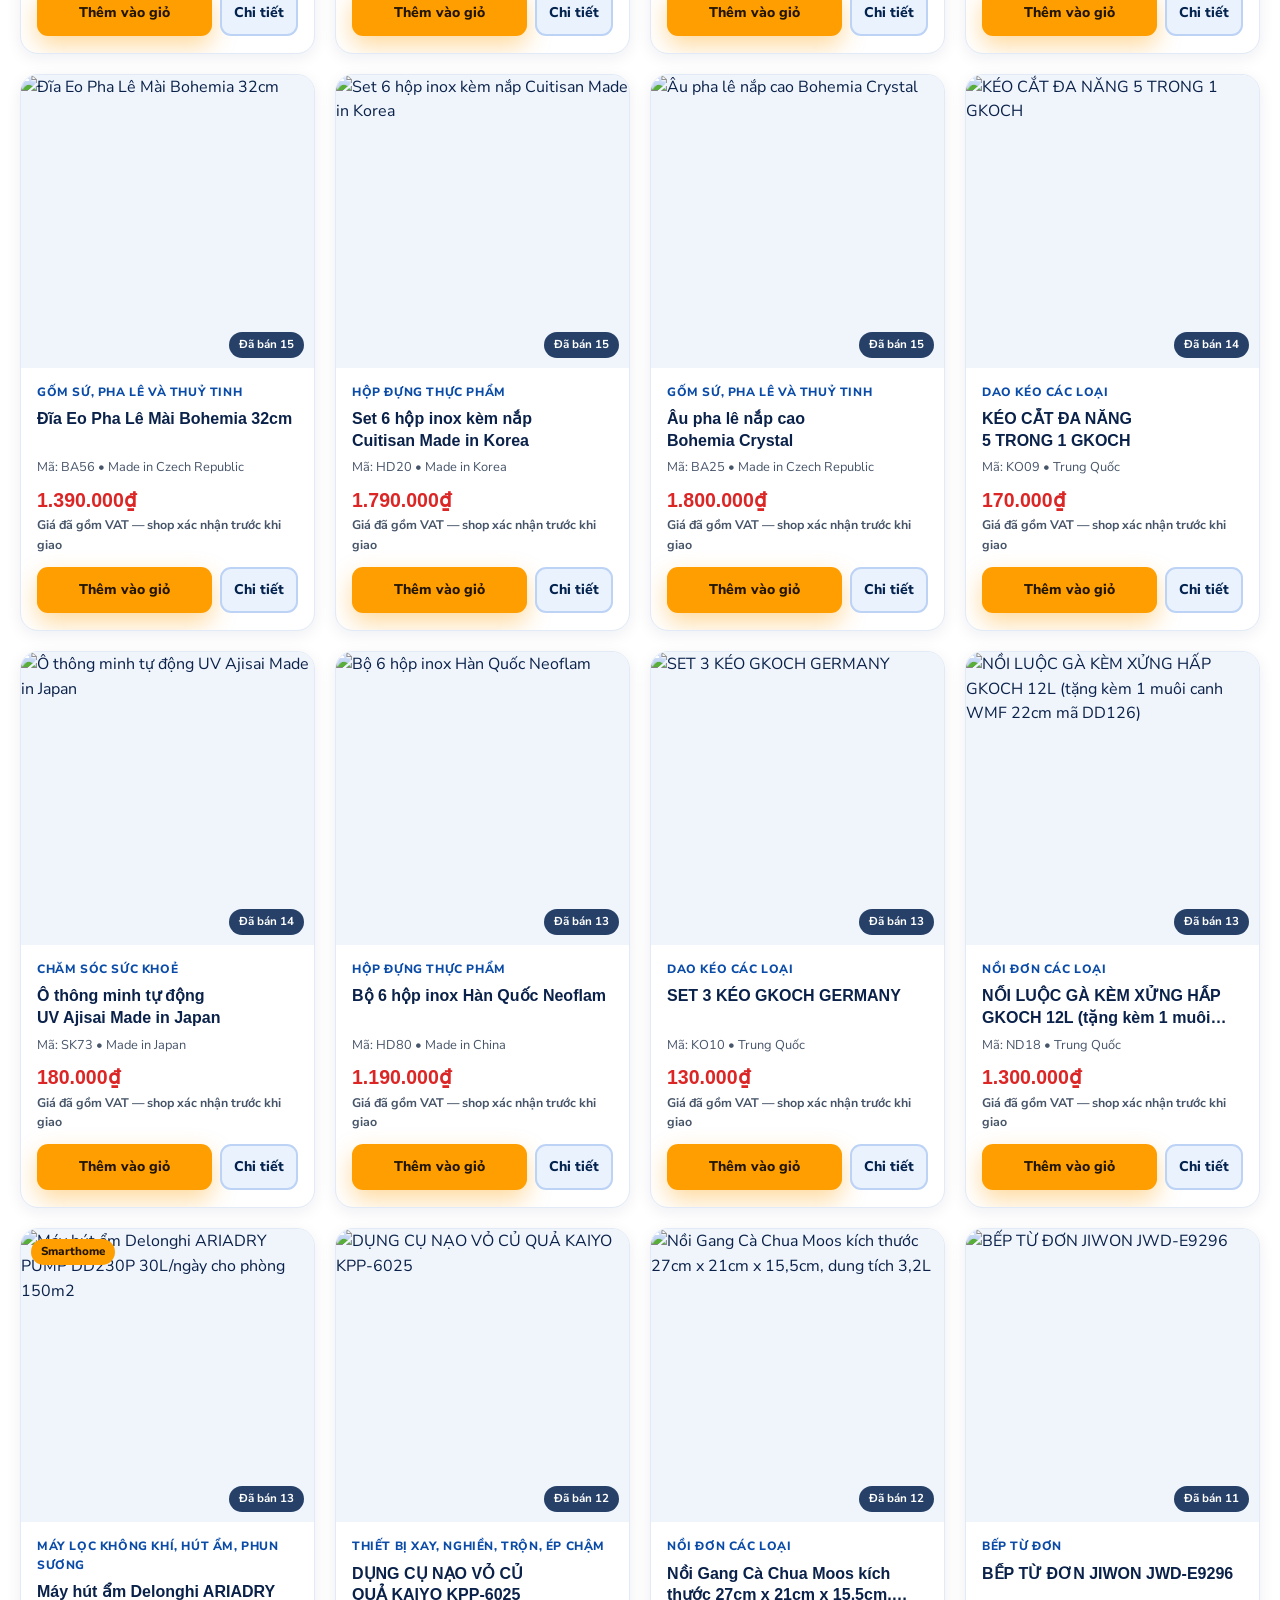
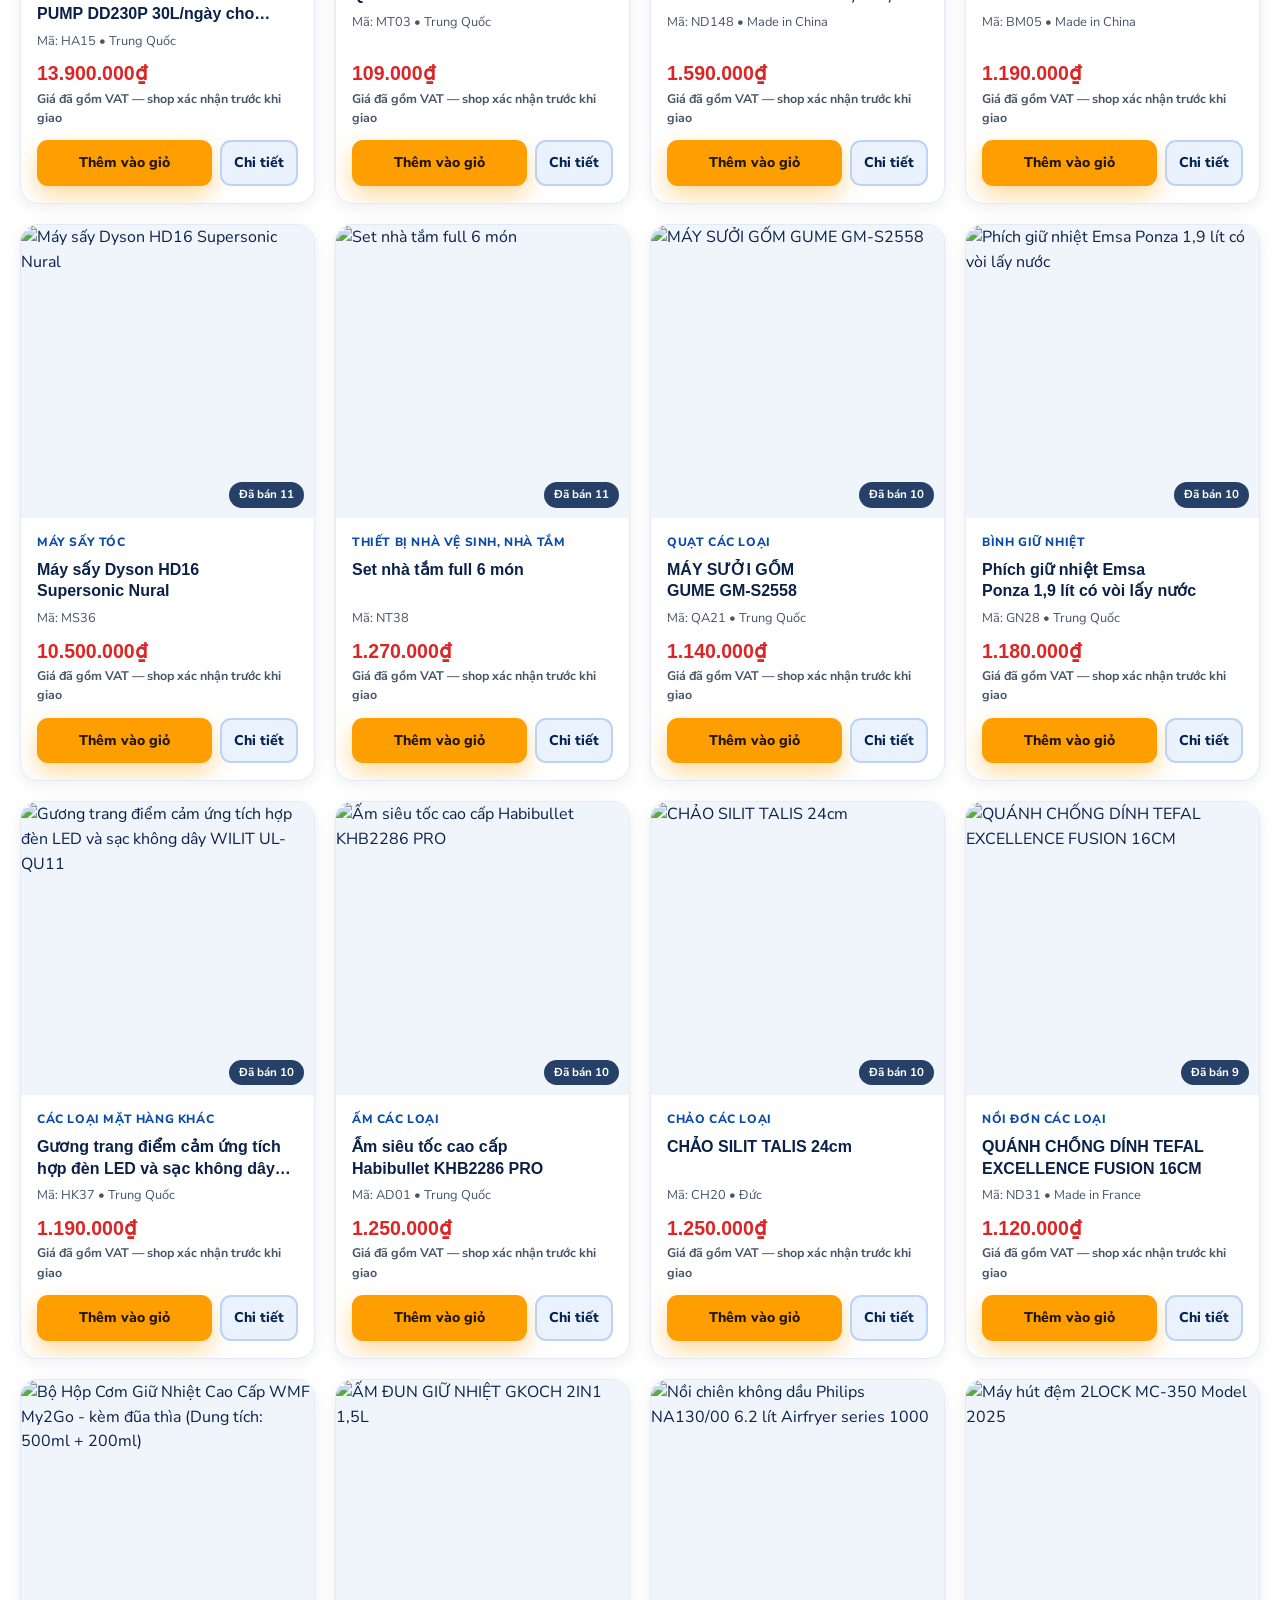
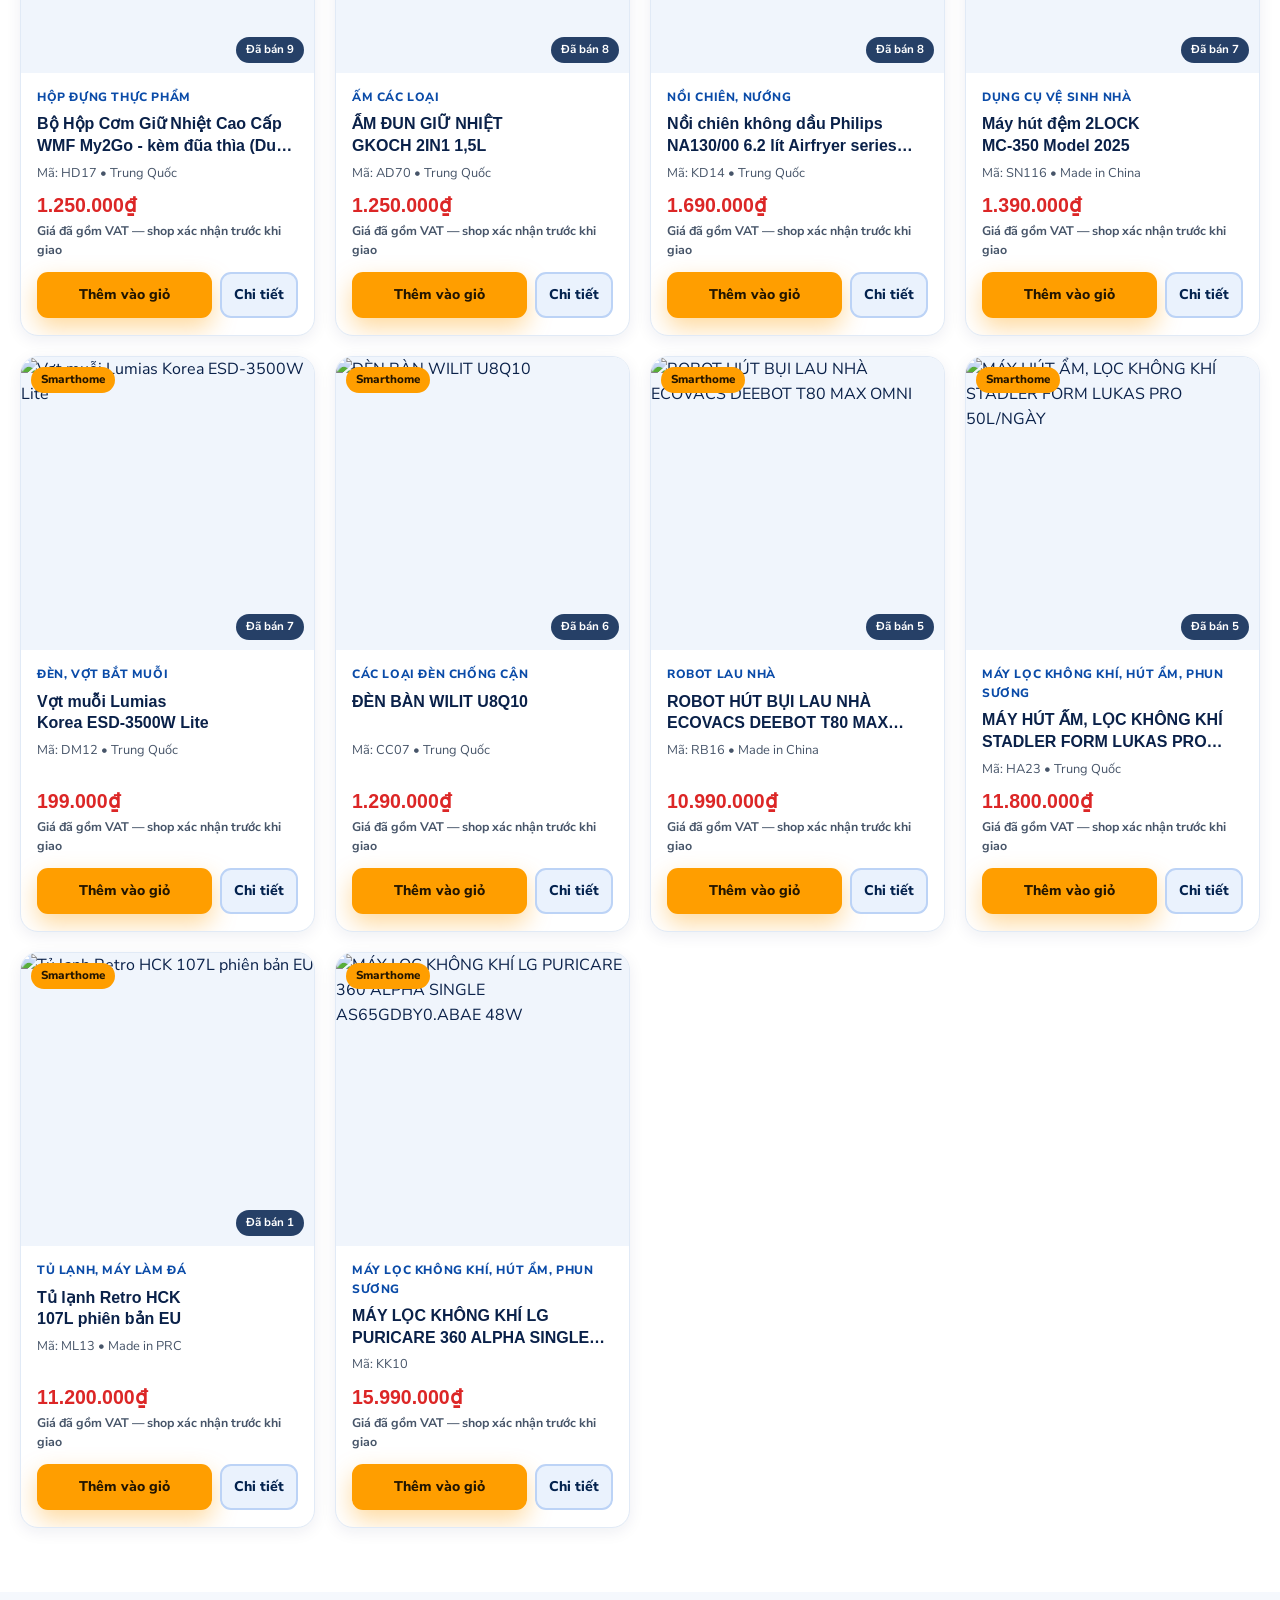
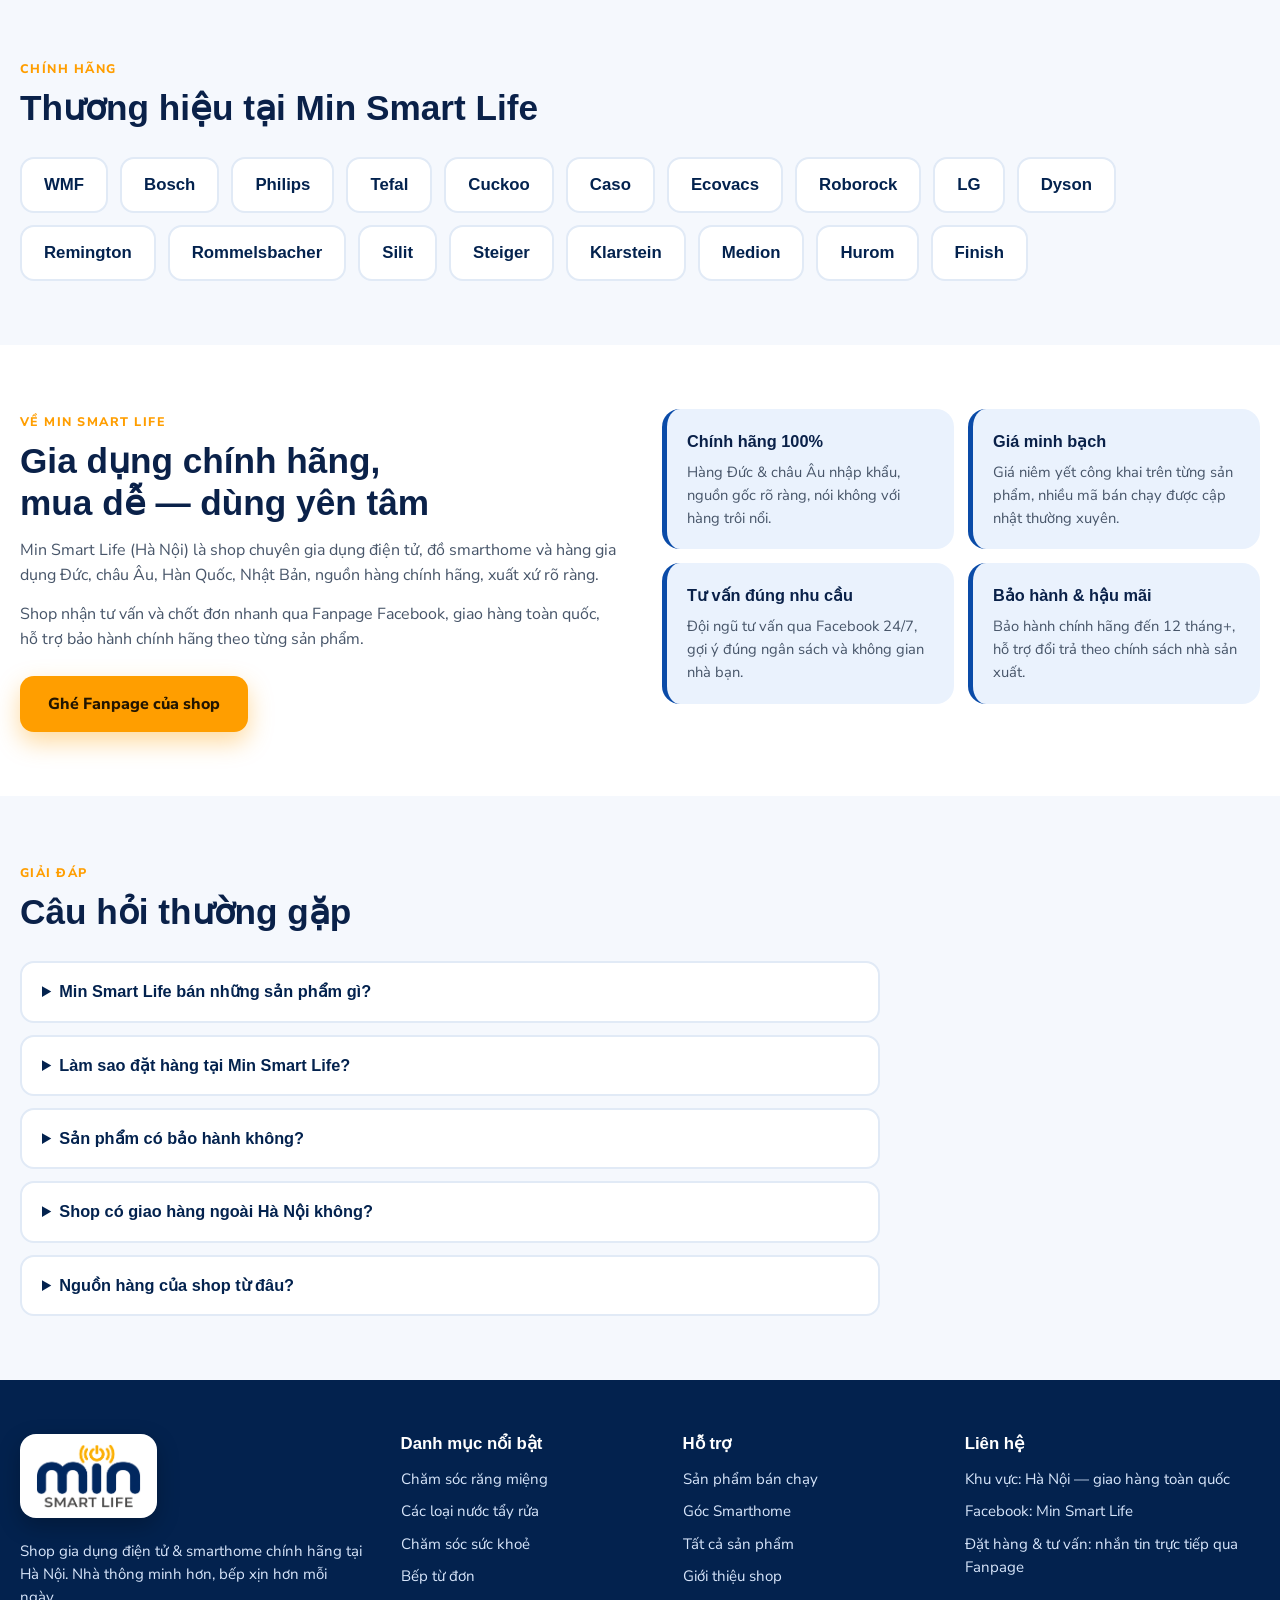
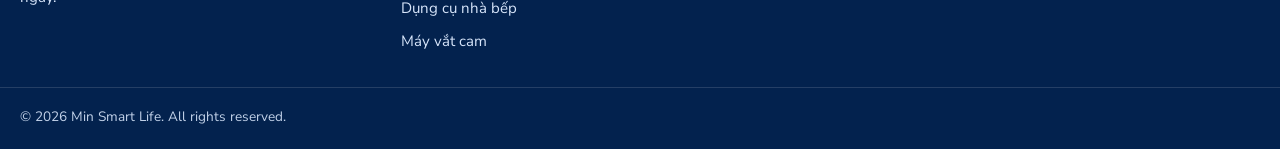
==== commit e066c3e8: "Fix category images + CMS Hero editor + image size specs" ====
--- a/index.html
+++ b/index.html
@@ -137,9 +137,9 @@
 <section class="hero">
   <div class="container hero-grid">
     <div class="hero-copy">
-      <span class="hero-badge">GIA DỤNG SỐ &amp; THIẾT BỊ THÔNG MINH</span>
-      <h1 style="font-family:Arial,Helvetica,sans-serif;font-weight:700">Nhà thông minh hơn,<br>bếp <span class="hl" style="font-family:Arial,Helvetica,sans-serif;font-weight:700">xịn</span> hơn mỗi ngày</h1>
-      <p>Min Smart Life chuyên gia dụng điện tử và smarthome chính hãng: bếp từ, nồi chảo WMF – Tefal – Silit, robot hút bụi Ecovacs – Roborock, máy lọc không khí LG, nồi cơm Cuckoo, Philips, Dyson... Giá rõ ràng, bảo hành chính hãng, tư vấn tận tâm.</p>
+      <span class="hero-badge" id="heroBadge">GIA DỤNG SỐ &amp; THIẾT BỊ THÔNG MINH</span>
+      <h1 style="font-family:Arial,Helvetica,sans-serif;font-weight:700"><span id="hLine1">Nhà thông minh hơn,</span><br><span id="hPre">bếp </span><span class="hl" id="hHl" style="font-family:Arial,Helvetica,sans-serif;font-weight:700">xịn</span><span id="hPost"> hơn mỗi ngày</span></h1>
+      <p id="heroSub">Min Smart Life chuyên gia dụng điện tử và smarthome chính hãng: bếp từ, nồi chảo WMF – Tefal – Silit, robot hút bụi Ecovacs – Roborock, máy lọc không khí LG, nồi cơm Cuckoo, Philips, Dyson... Giá rõ ràng, bảo hành chính hãng, tư vấn tận tâm.</p>
       <div class="hero-cta">
         <a class="btn btn-primary" href="#san-pham">Xem sản phẩm</a>
         <a class="btn btn-ghost" href="https://www.facebook.com/profile.php?id=61596530125836" target="_blank" rel="noopener">Đặt hàng qua Facebook</a>
@@ -151,7 +151,7 @@
       </div>
     </div>
     <div class="hero-card" aria-hidden="true">
-      <img src="https://megasun.sgp1.digitaloceanspaces.com/1782025959131-1.jpg" alt="" loading="eager">
+      <img id="heroImg" src="https://megasun.sgp1.digitaloceanspaces.com/1782025959131-1.jpg" alt="" loading="eager">
       <div class="hero-chip chip-1"><strong>Robot hút bụi</strong><span>Ecovacs • Roborock • Medion</span></div>
       <div class="hero-chip chip-2"><strong>Bếp &amp; nồi Đức</strong><span>WMF • Rommelsbacher • Caso</span></div>
     </div>
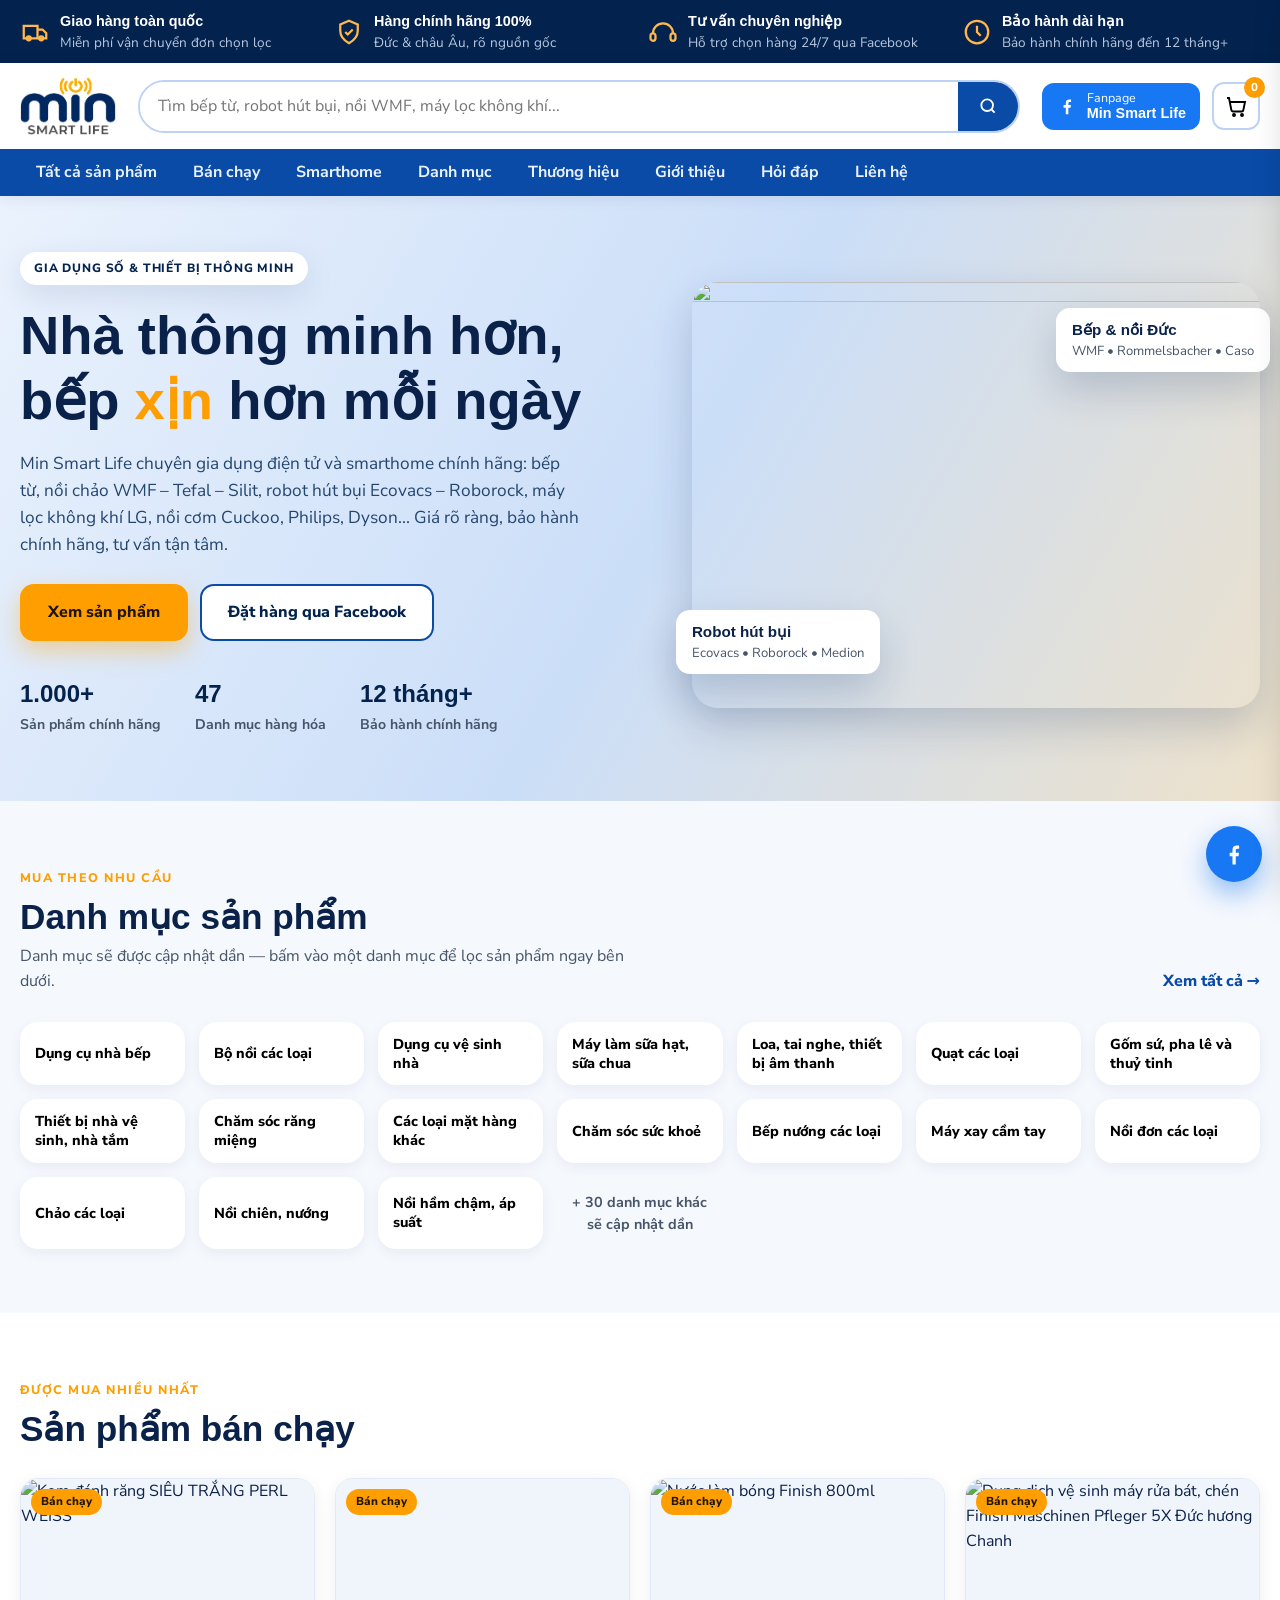
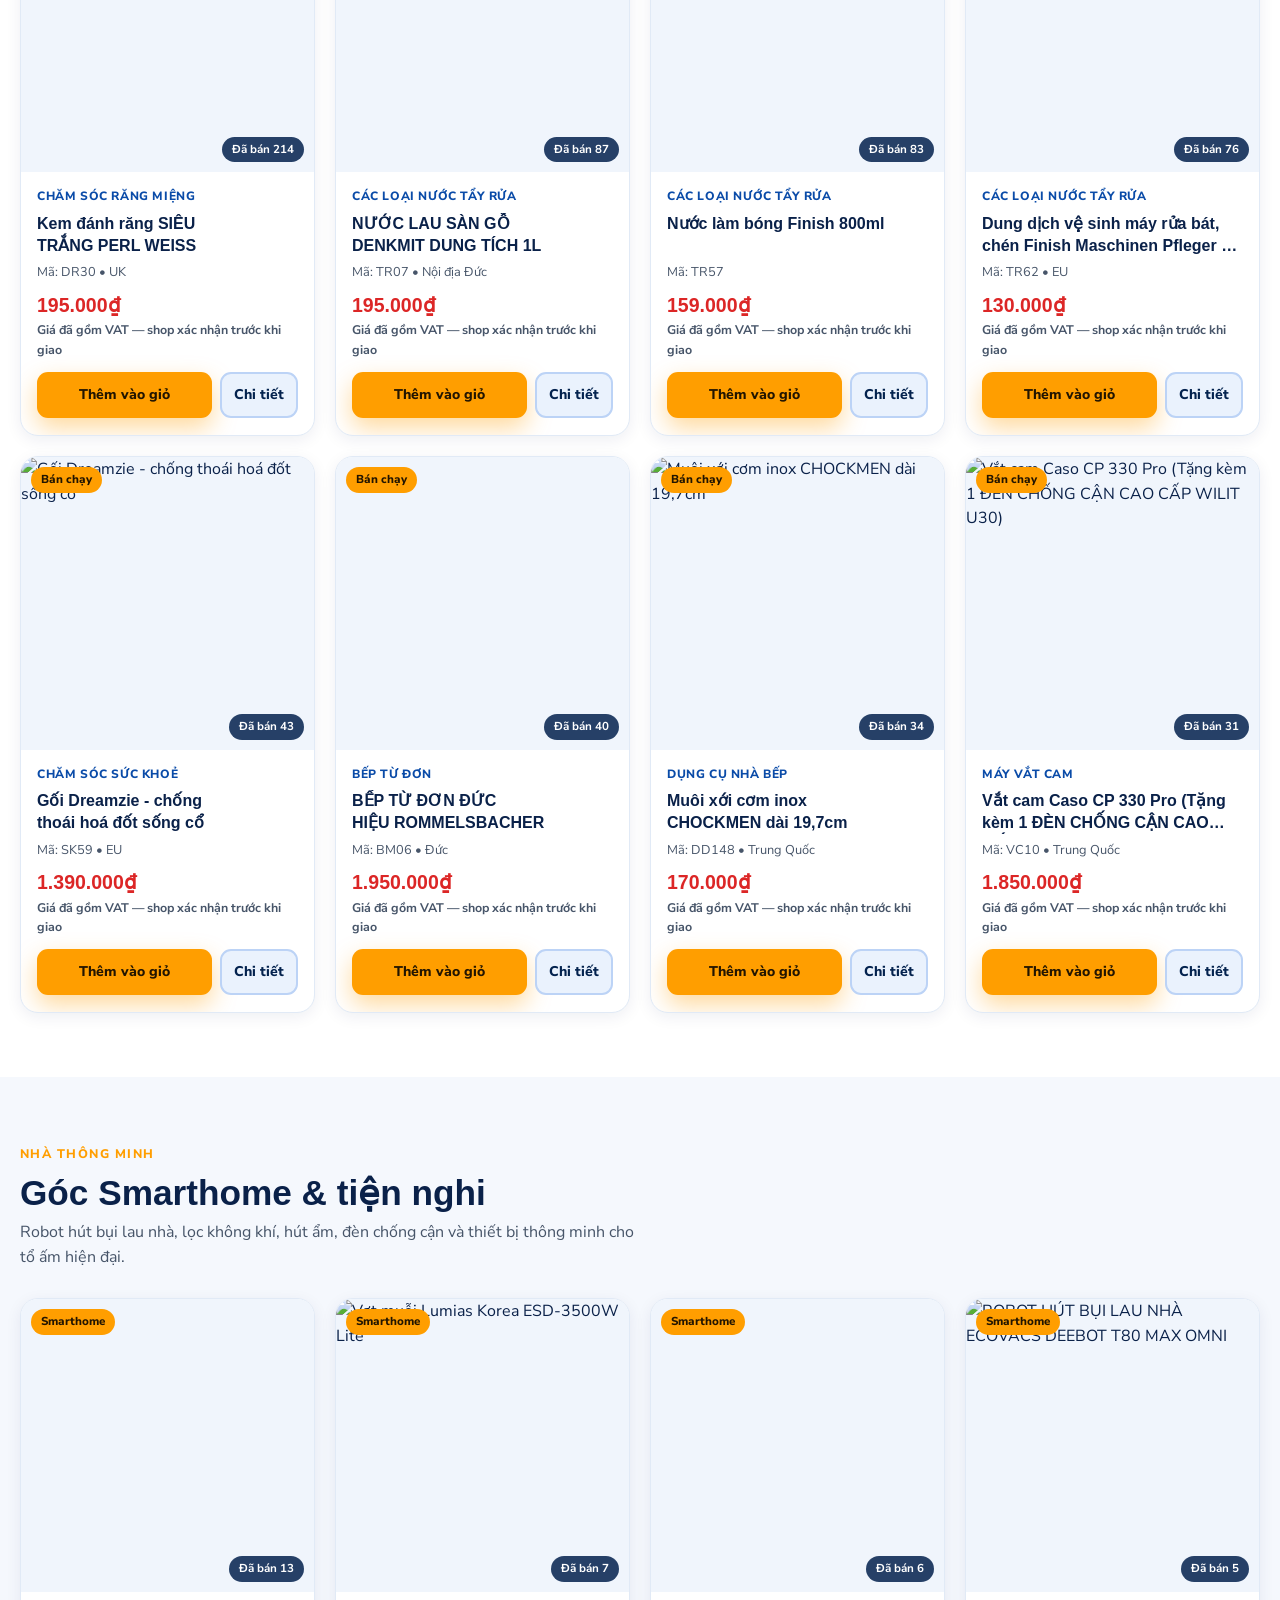
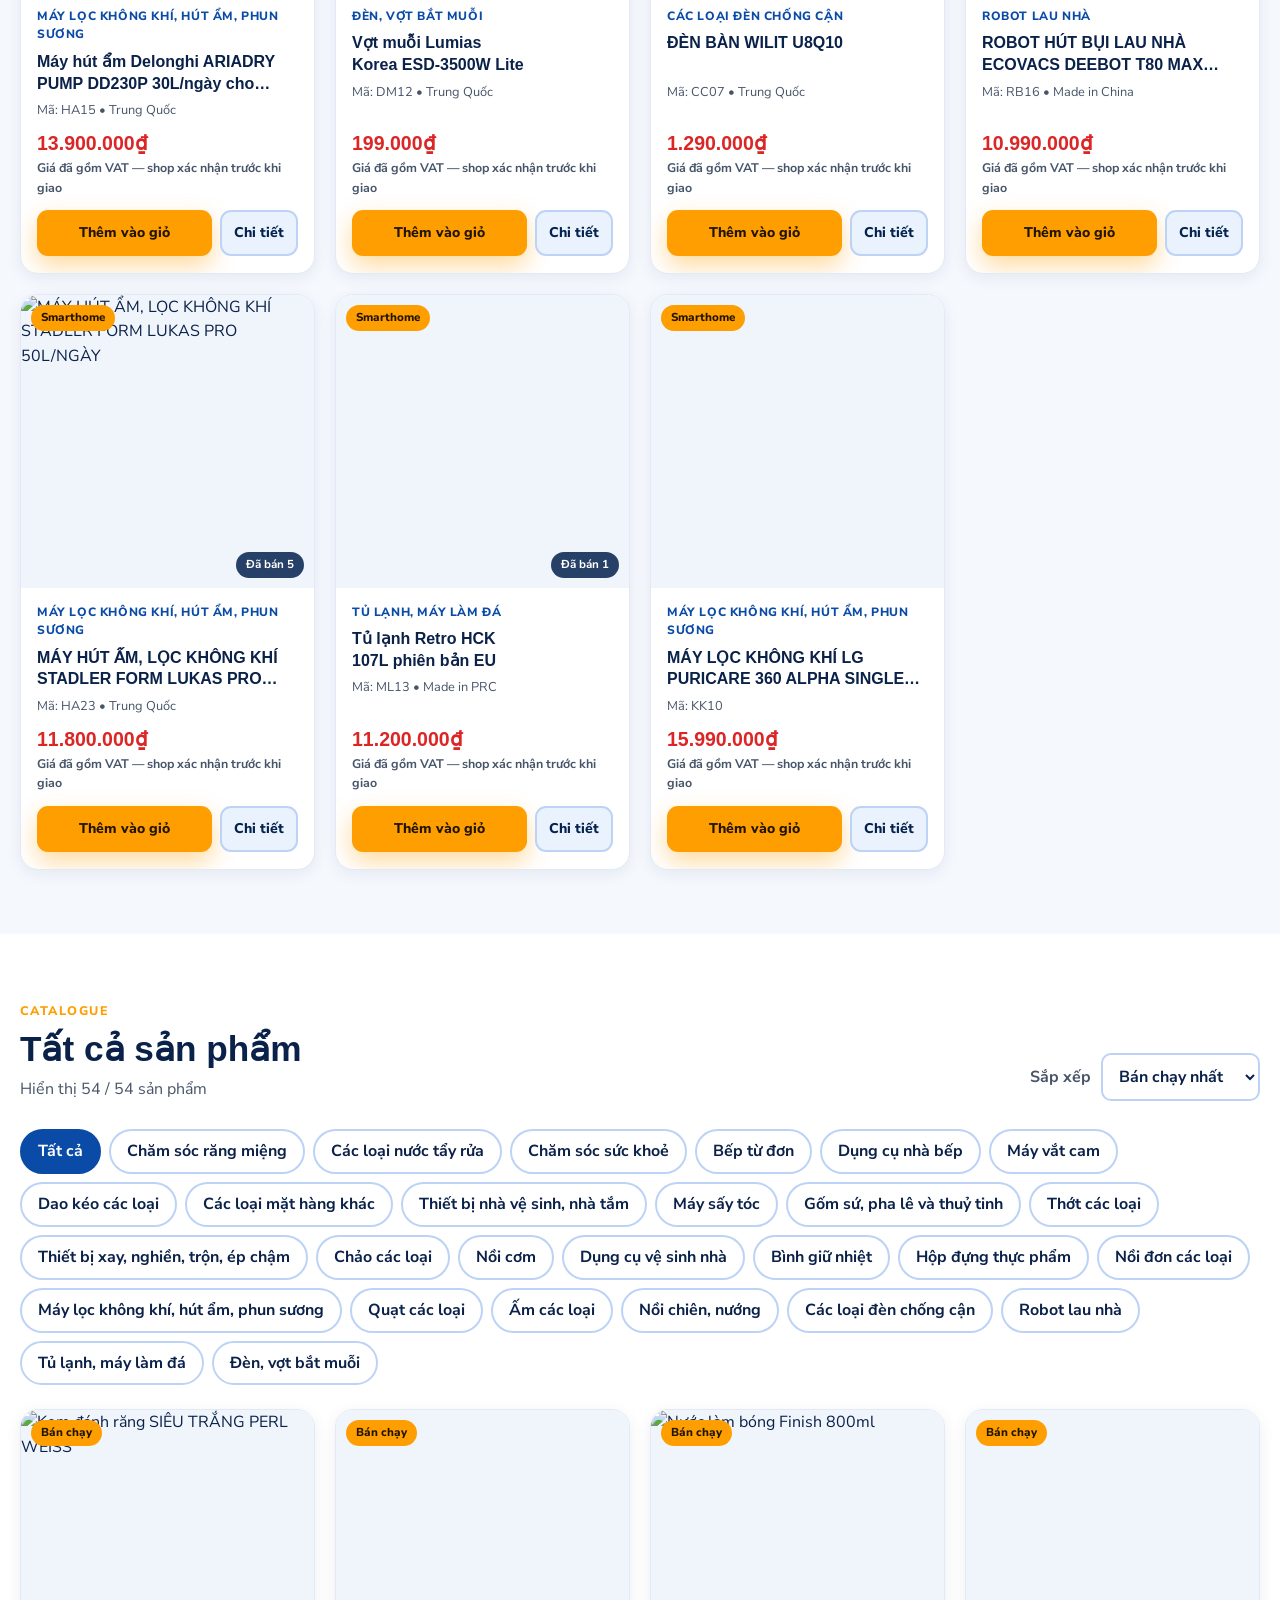
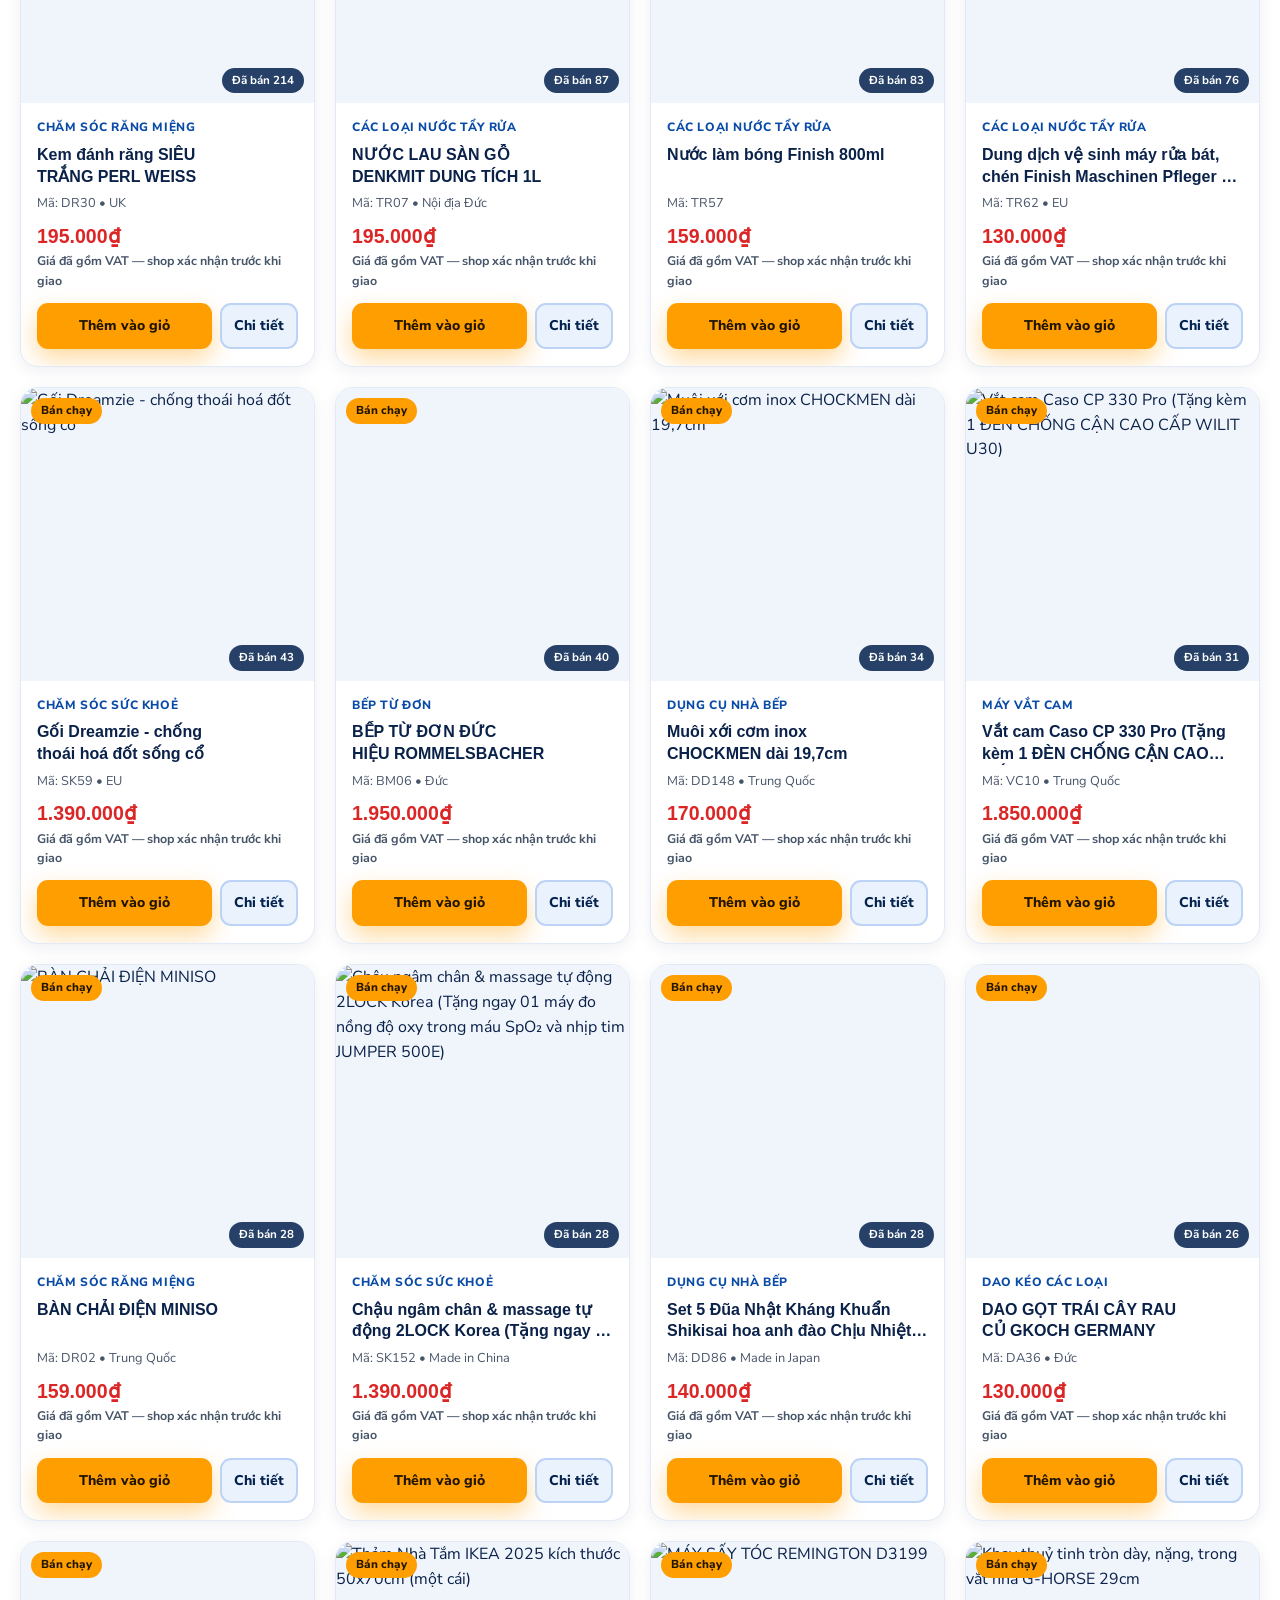
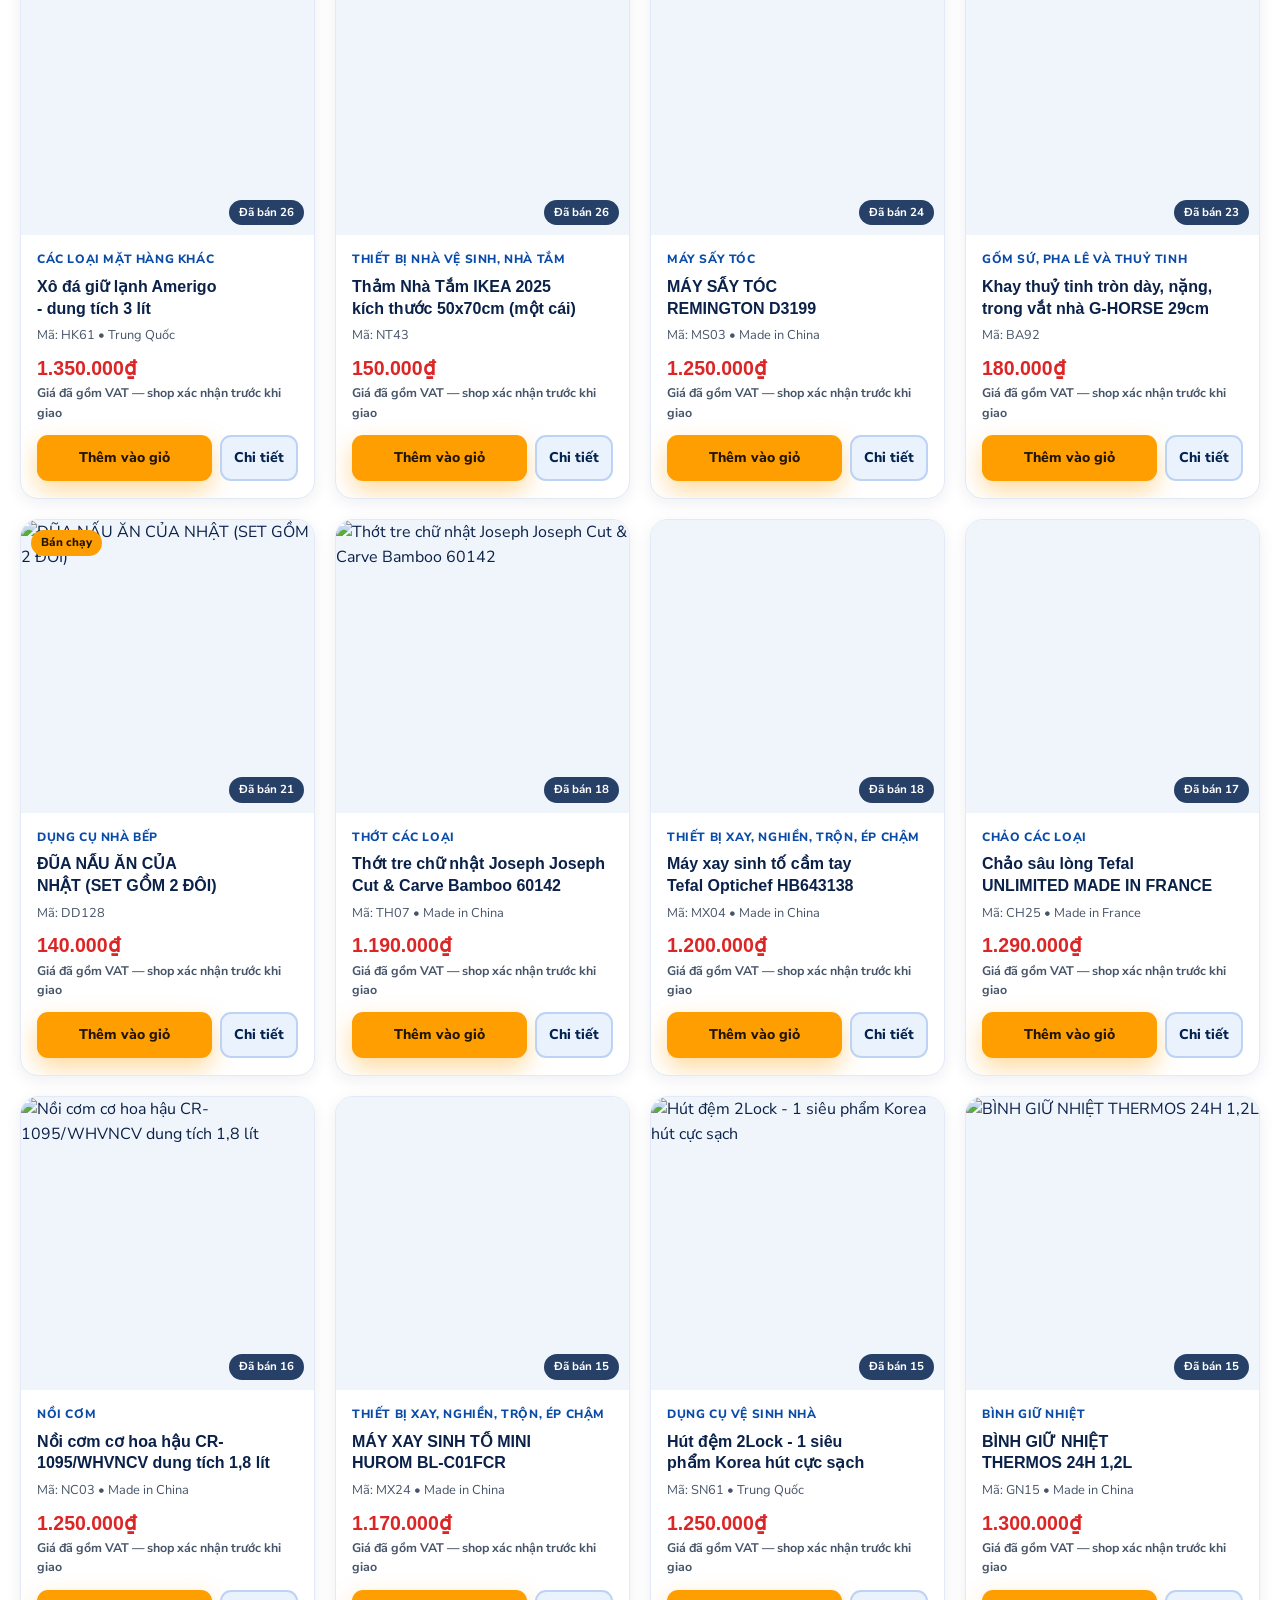
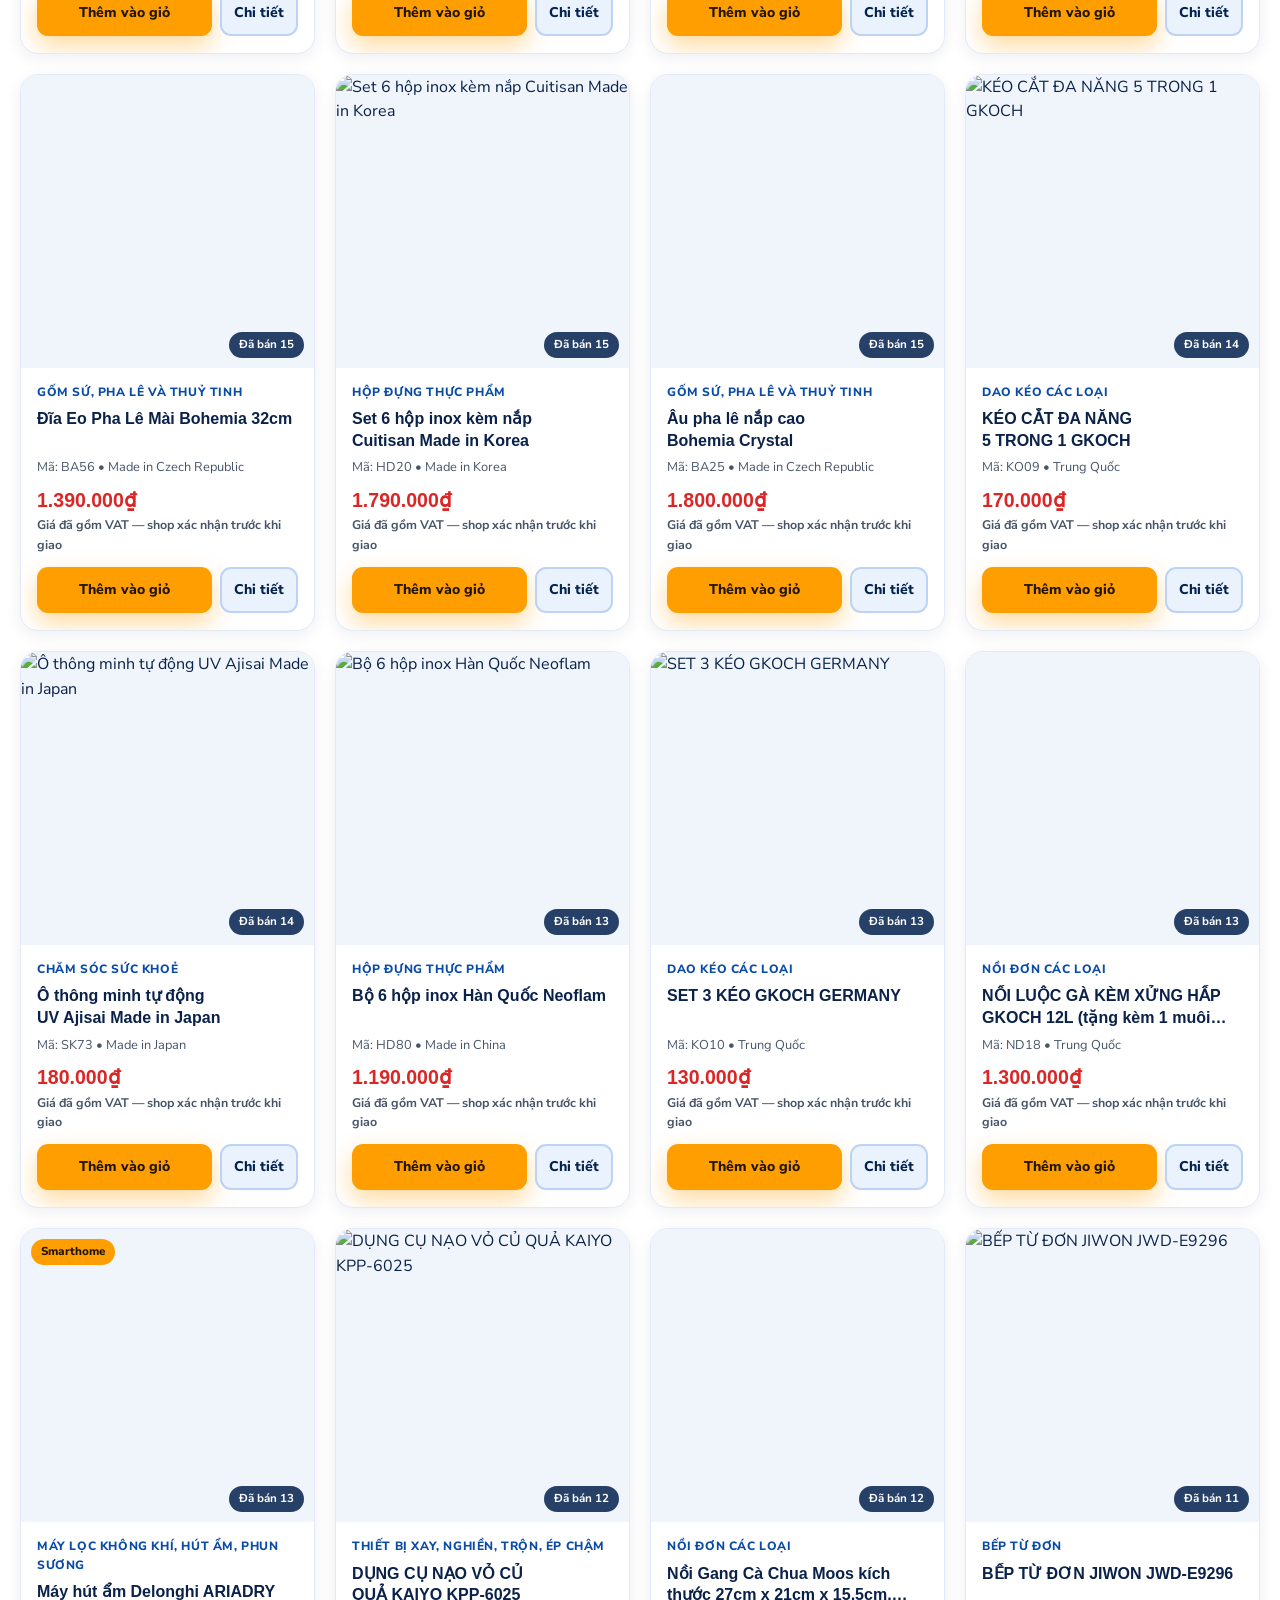
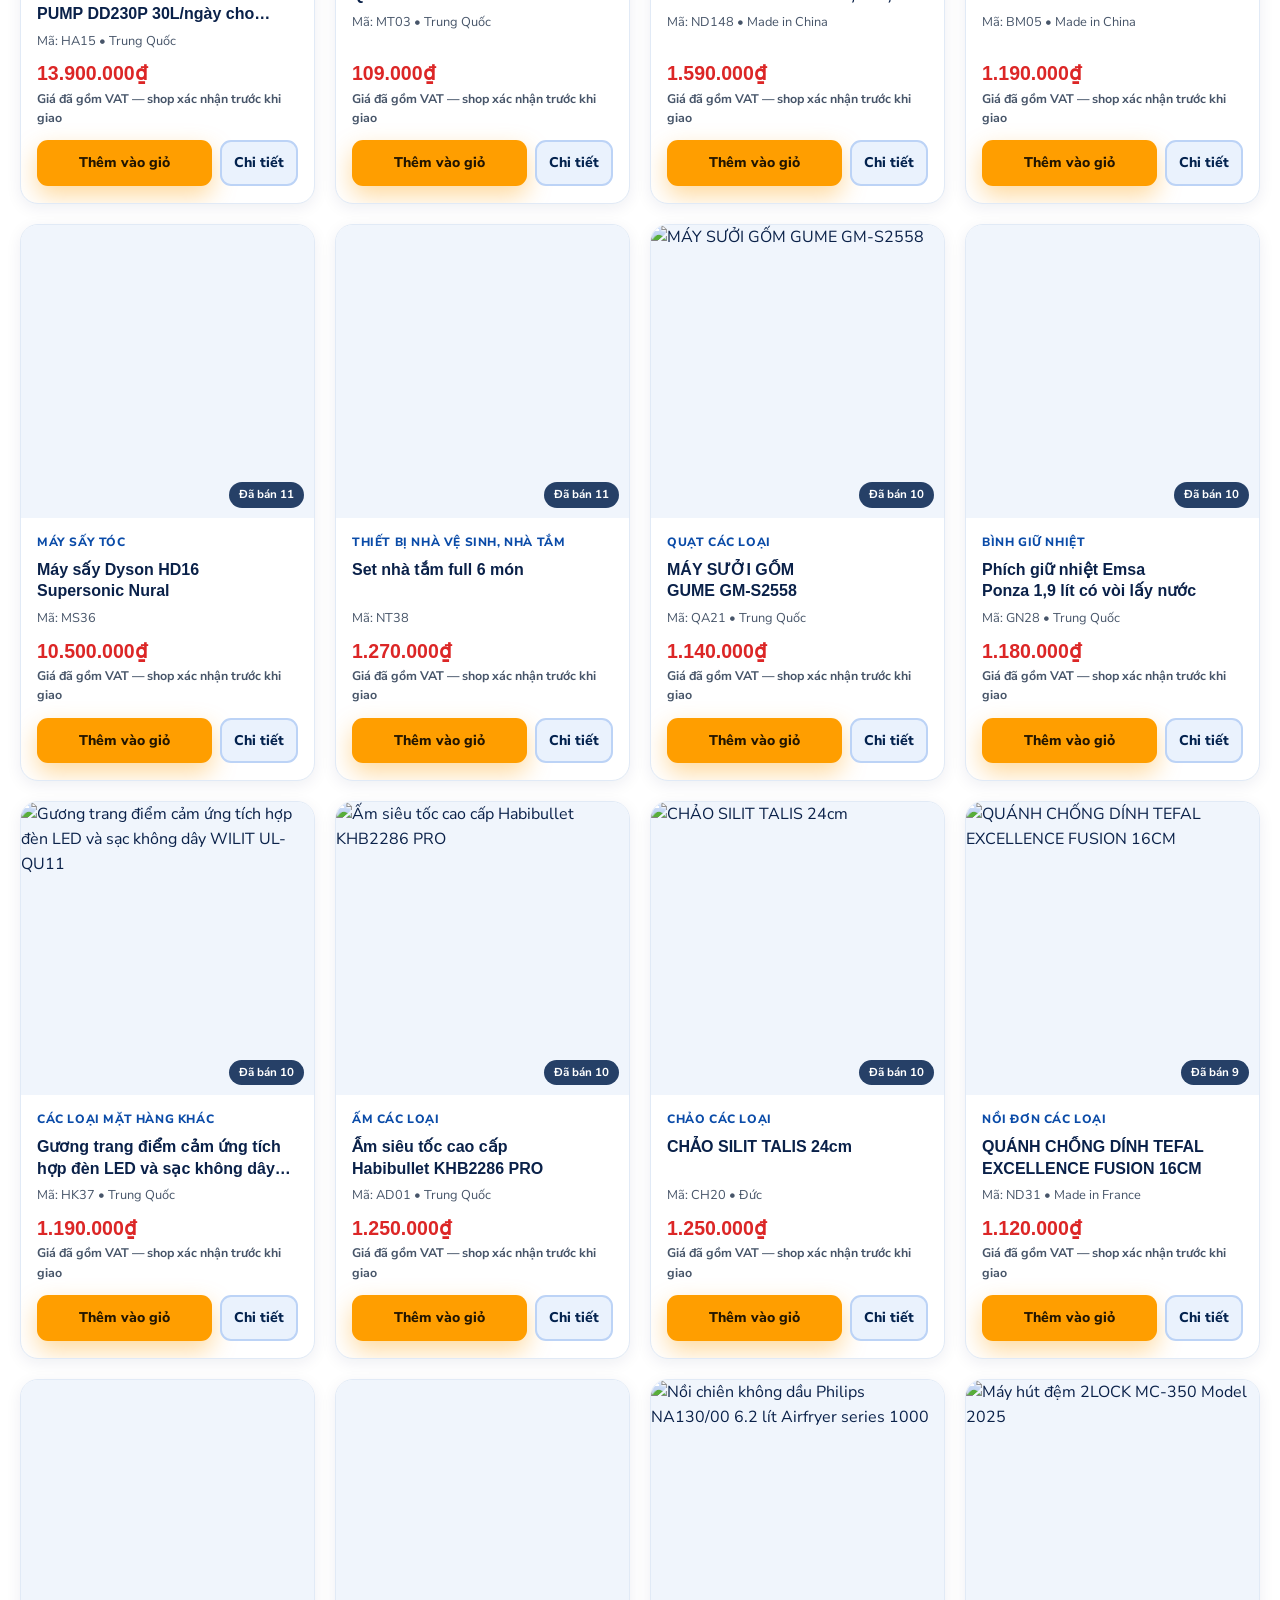
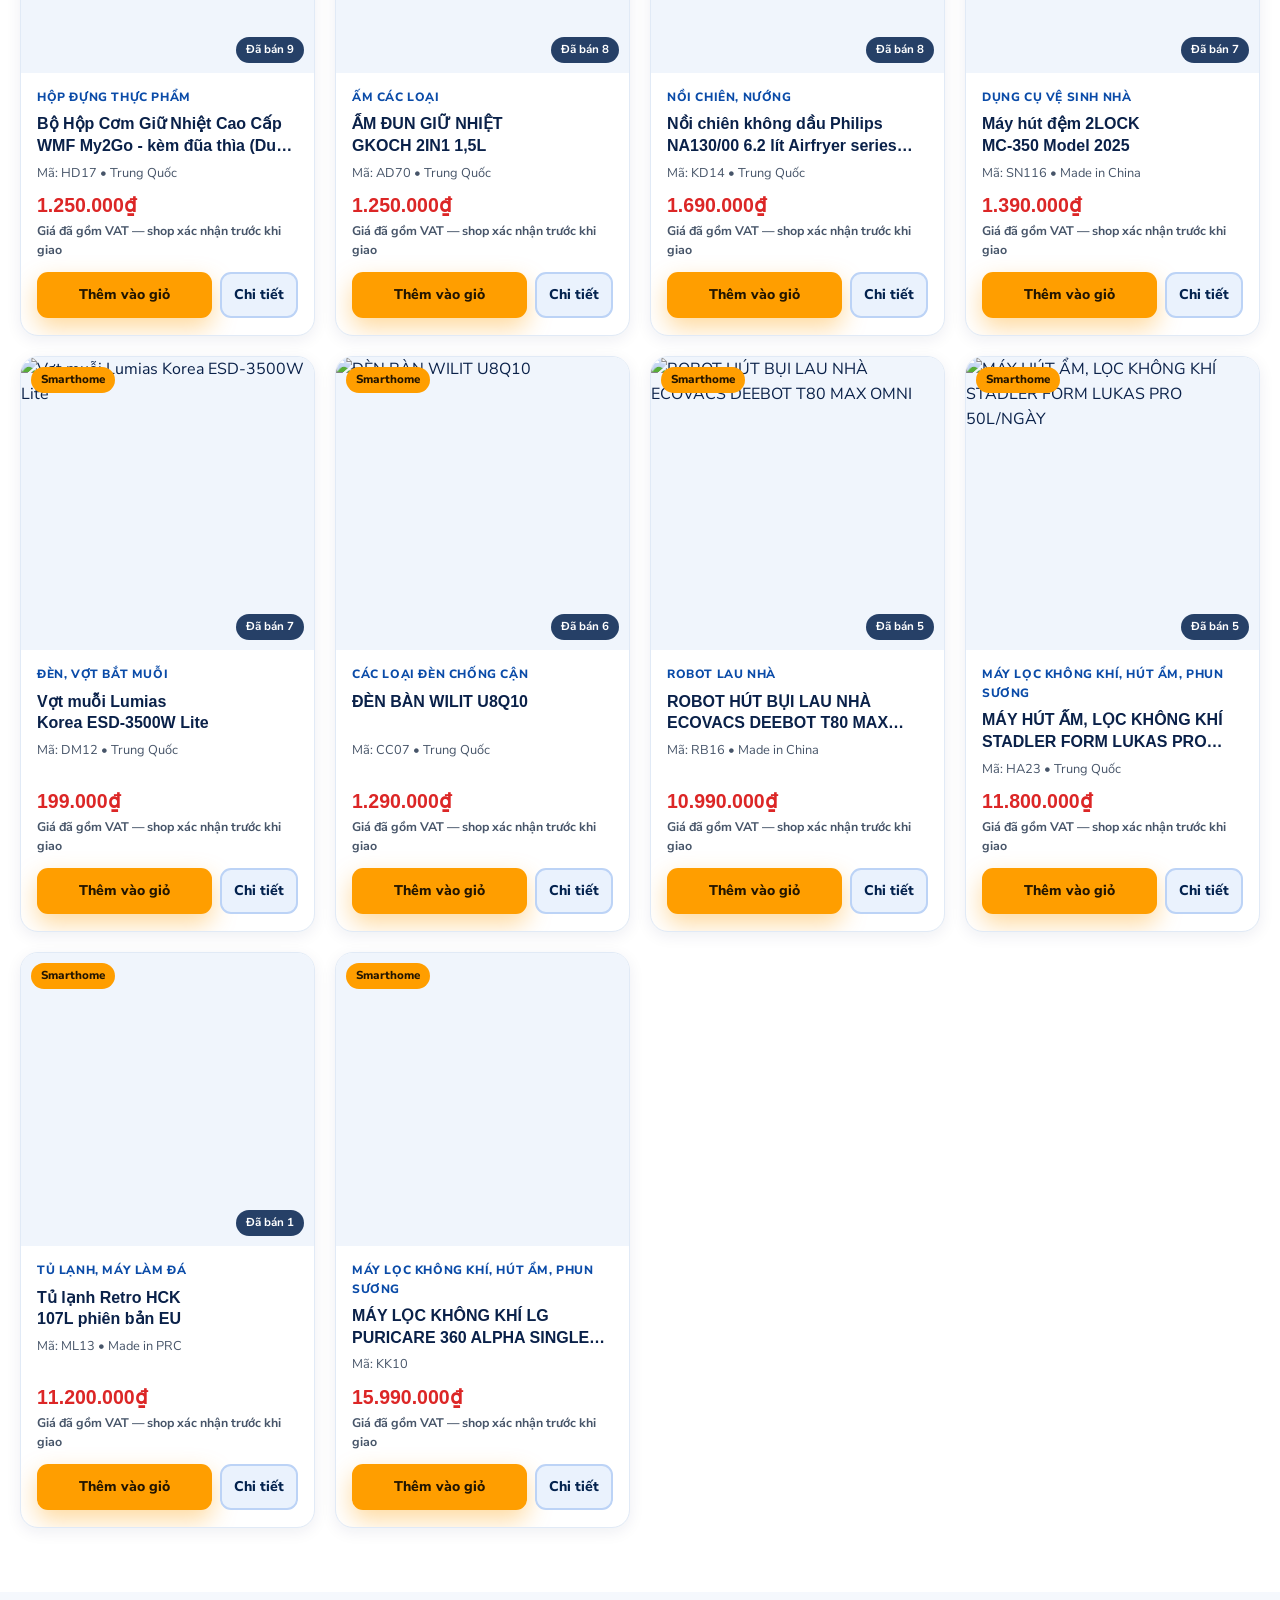
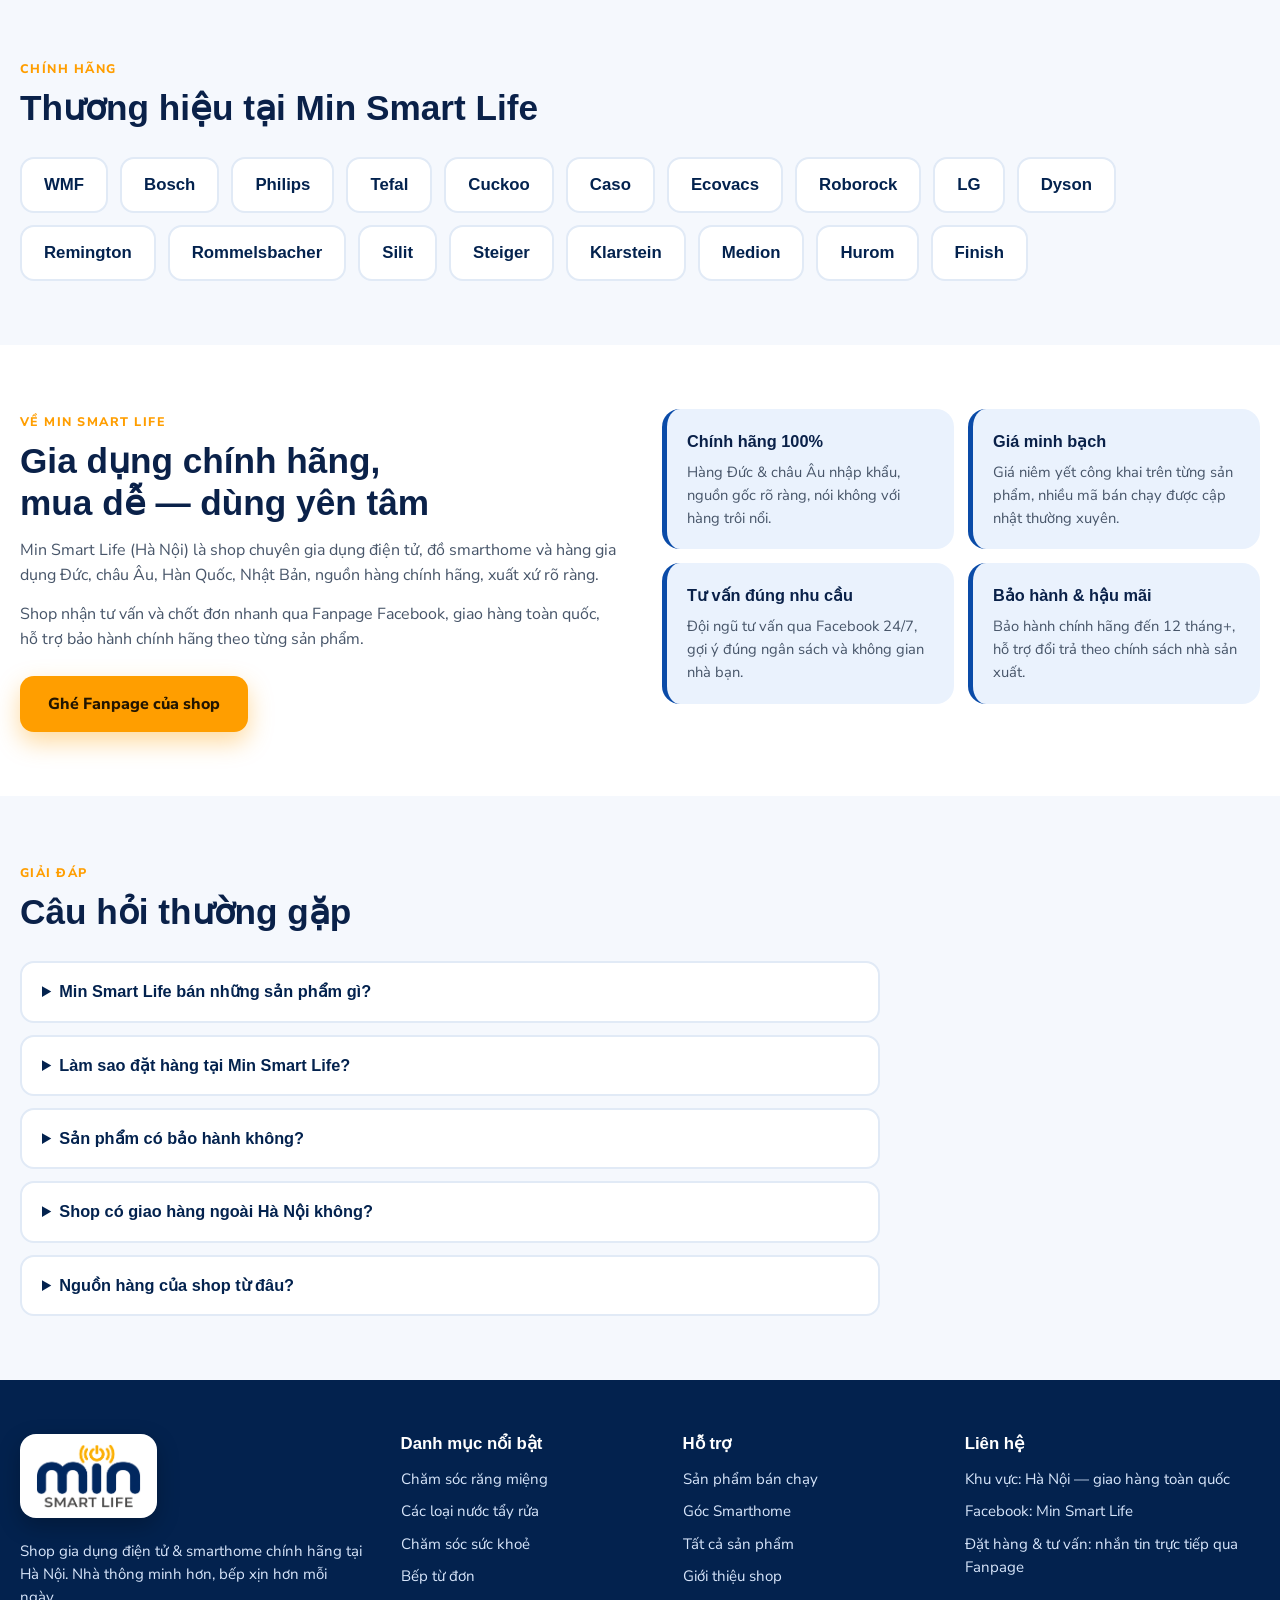
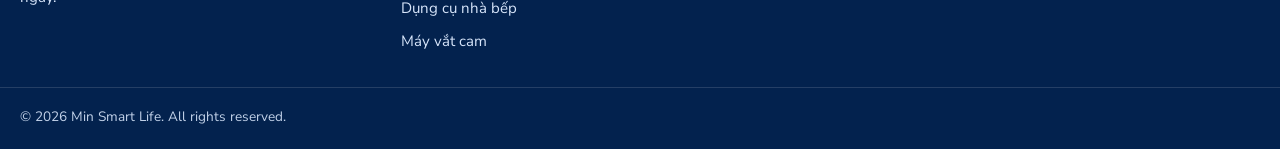
==== commit 6fb6f9bc: "Order success screen with thank-you message and Contact button" ====
--- a/index.html
+++ b/index.html
@@ -304,8 +304,14 @@
         <span class="err">Vui lòng nhập địa chỉ giao hàng.</span>
       </div>
     </form>
-  </div>
-  <div class="drawer-foot">
+    <div class="order-success" id="orderSuccess" hidden>
+      <div class="os-icon" aria-hidden="true">✓</div>
+      <p class="os-msg" id="orderSuccessMsg" role="status"></p>
+      <a class="btn btn-primary" id="contactBtn" href="https://m.me/61596530125836" target="_blank" rel="noopener">Liên hệ</a>
+      <p class="drawer-note">Bạn có thể đóng cửa sổ này bằng nút ✕ ở góc trên bên phải để quay lại website.</p>
+    </div>
+  </div>
+  <div class="drawer-foot" id="drawerFoot">
     <div class="drawer-total"><span>Tạm tính</span><strong id="cartTotal">0₫</strong></div>
     <div id="footStep1">
       <button class="btn btn-primary btn-block" id="toCheckoutBtn">Đặt hàng</button>
@@ -313,7 +319,6 @@
     </div>
     <div id="footStep2" hidden>
       <button class="btn btn-primary btn-block" id="orderBtn">Xác nhận đặt hàng</button>
-      <a class="btn btn-ghost btn-block" id="fbOrderBtn" href="#" target="_blank" rel="noopener" hidden>Nhắn thêm qua Fanpage (tuỳ chọn)</a>
       <p class="order-status" id="orderStatus" role="status"></p>
       <button class="step-back" id="backToCartBtn" type="button">← Quay lại xem giỏ hàng</button>
       <p class="drawer-note">Thông tin đơn hàng được gửi thẳng về hệ thống quản trị của shop. Shop sẽ liên hệ xác nhận giá, phí ship và tồn kho trước khi giao hàng.</p>
--- a/assets/css/style.css
+++ b/assets/css/style.css
@@ -287,3 +287,9 @@
 .step-back:hover{text-decoration:underline}
 .stock-note{display:inline-block;margin-top:6px;font-size:.8rem;font-weight:800;color:#B45309}
 .stock-note.out{color:#DC2626}
+
+/* Trang thai dat hang thanh cong trong gio hang */
+.order-success{text-align:center;padding:34px 10px}
+.os-icon{width:64px;height:64px;margin:0 auto 16px;border-radius:50%;background:#E7F6EC;color:#1E9E4A;font-size:2rem;font-weight:900;display:grid;place-items:center;font-family:Arial,Helvetica,sans-serif}
+.os-msg{font-size:1.02rem;line-height:1.55;margin:0 auto 20px;max-width:38ch}
+.os-msg b{font-family:Arial,Helvetica,sans-serif}
